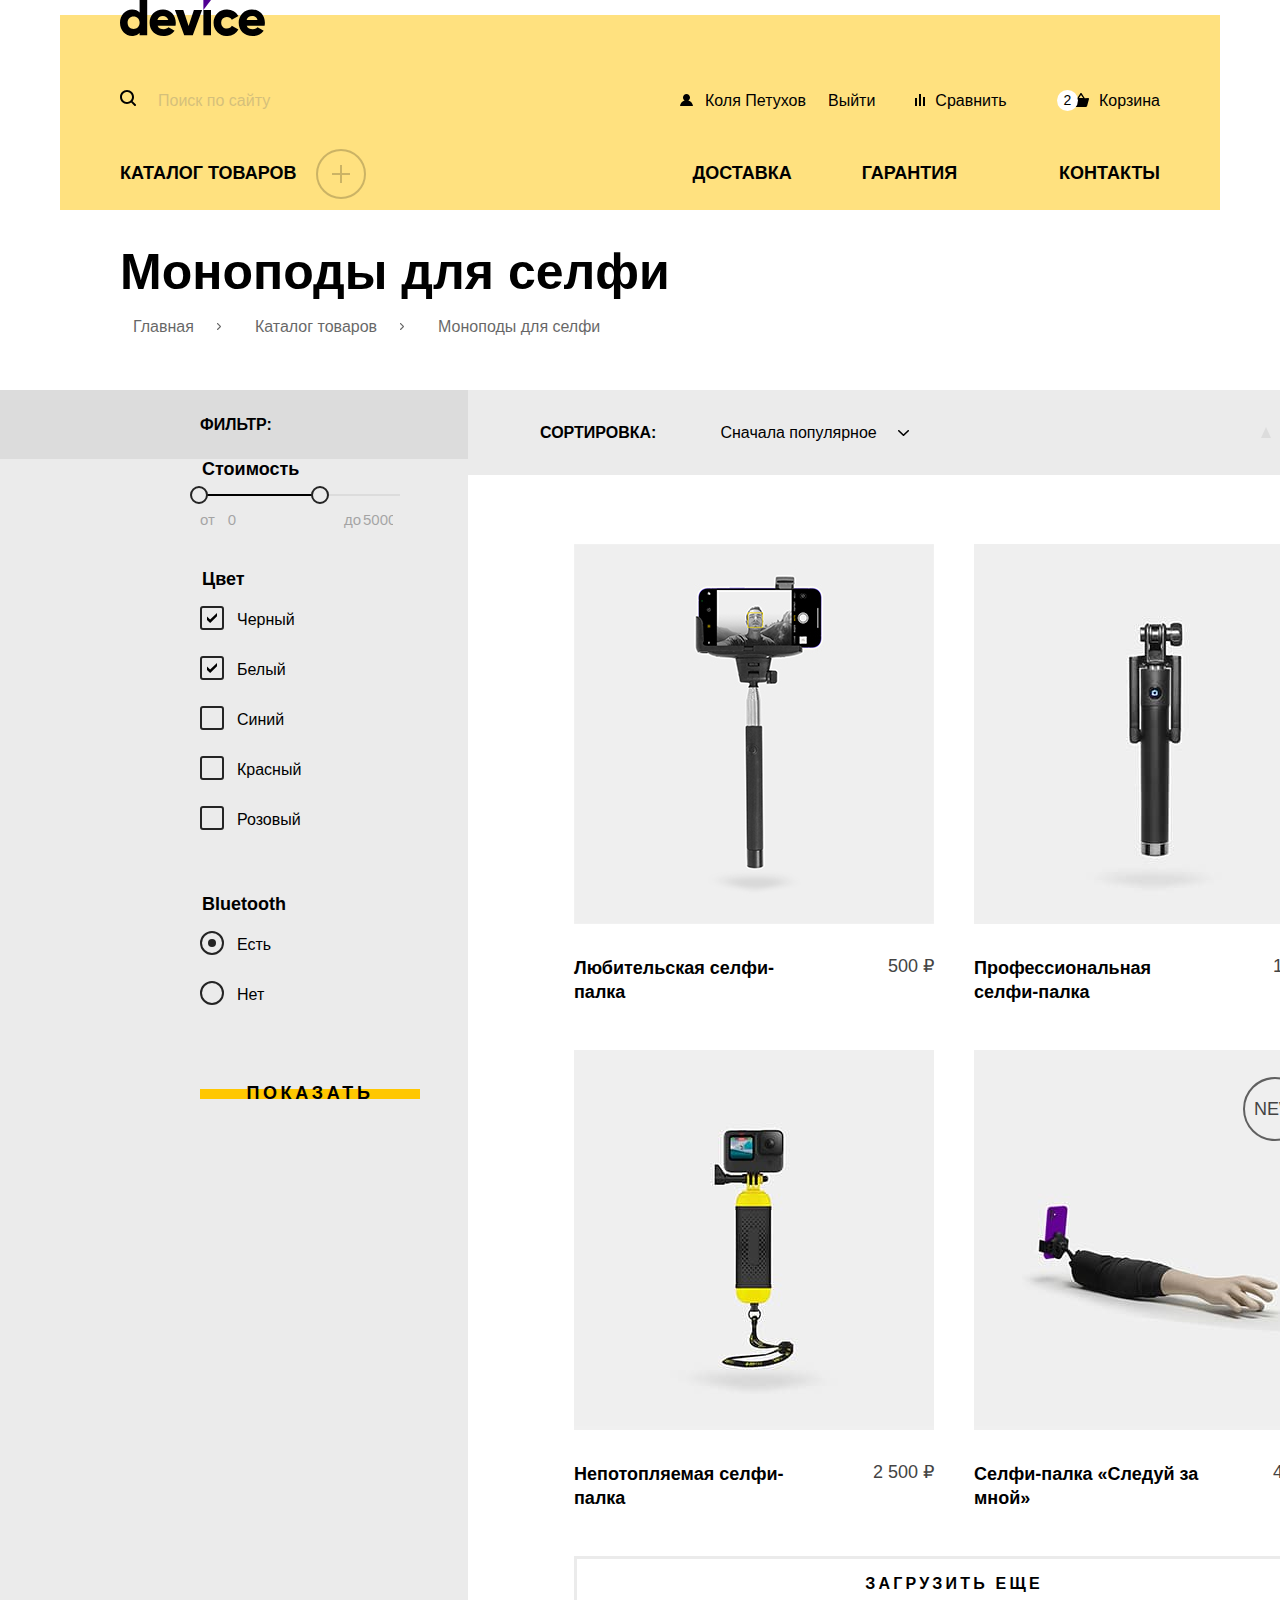
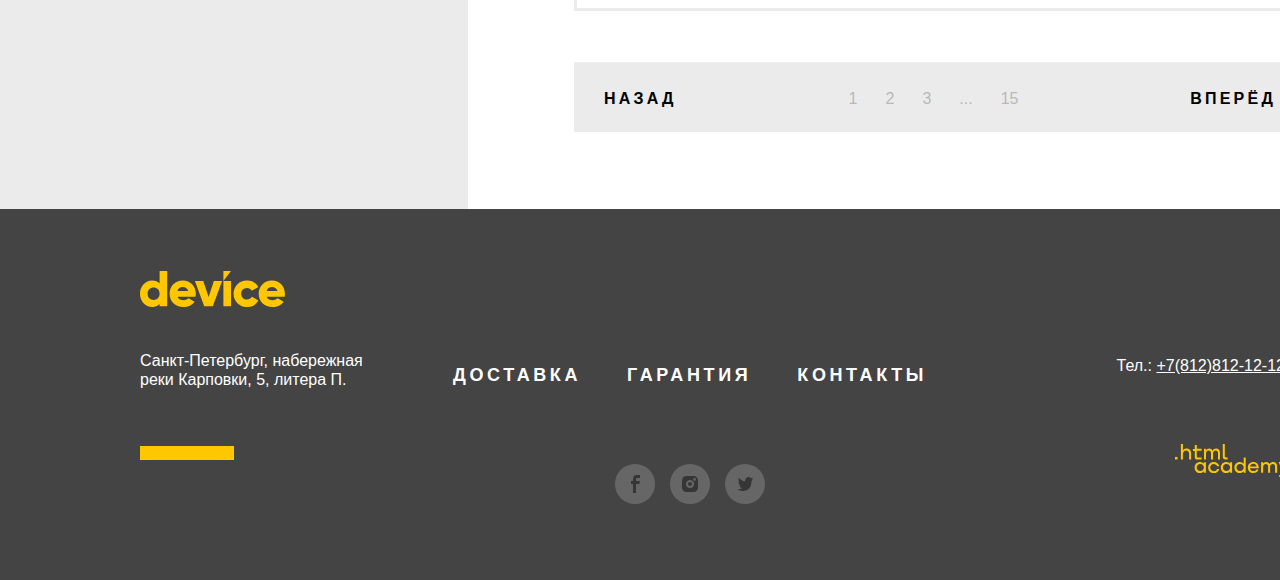
==== catalog.html @ 4d660d9e "8. Попапы, слайдеры, формы" ====
<!DOCTYPE html>
<html lang="ru">

<head>
  <meta charset="utf-8">
  <title>Device</title>
  <link rel="stylesheet" href="css/styles.css">
</head>

<body>
  <!-- Шапка -->
  <header class="page-header">
    <a class="page-header-link">
      <img class="page-header-logo" alt="Логотип Device" src="images/header-logo.svg" width="145" height="36">
    </a>

    <div class="header-top">
      <form class="header-form" action="https://echo.htmlacademy.ru" method="post">
        <label class="header-search-label">
          <svg class="header-search search-icon" width="16" height="16" fill="none" xmlns="http://www.w3.org/2000/svg">
            <path
              d="M15.7 14.3L12.6 11.2C13.5 10 14 8.6 14 7C14 3.1 10.9 0 7 0C3.1 0 0 3.1 0 7C0 10.9 3.1 14 7 14C8.6 14 10 13.5 11.2 12.6L14.3 15.7C14.5 15.9 14.7 16 15 16C15.6 16 16 15.6 16 15C16 14.8 15.9 14.5 15.7 14.3ZM2 7C2 4.2 4.2 2 7 2C9.8 2 12 4.2 12 7C12 9.8 9.8 12 7 12C4.2 12 2 9.8 2 7Z"
              fill="black" />
          </svg>
        </label>
        <input class="header-search-input" type="text" name="search" id="search" placeholder="Поиск по сайту">
        <button class="header-search-button" href="#">Найти</button>
      </form>

      <a class="header-link header-user" href="#">
        <svg class="login-icon" width="13" height="12" viewBox="0 0 13 12" fill="none"
          xmlns="http://www.w3.org/2000/svg">
          <path
            d="M0 12H13C12.8 9.4 10.9 7.2 8.3 6.5C9.3 5.9 10 4.8 10 3.5C10 1.6 8.4 0 6.5 0C4.6 0 3 1.6 3 3.5C3 4.8 3.7 5.9 4.7 6.5C2.1 7.2 0.2 9.4 0 12Z"
            fill="black" />
        </svg>
        Коля Петухов
      </a>
      <a class="header-link header-logout" href="#">Выйти</a>
      <a class="header-link header-compare" href="#">
        <svg class="compare-icon" width="10" height="12" viewBox="0 0 10 12" fill="none"
          xmlns="http://www.w3.org/2000/svg">
          <path d="M6 0H4V12H6V0Z" fill="black" />
          <path d="M2 4H0V12H2V4Z" fill="black" />
          <path d="M10 3H8V12H10V3Z" fill="black" />
        </svg>
        Сравнить
      </a>
      <a class="header-link header-basket" href="#">
        <span class="basket-circle">2</span>
        <svg class="basket-icon" width="16" height="14" viewBox="0 0 16 14" fill="none"
          xmlns="http://www.w3.org/2000/svg">
          <path
            d="M15.3 5L11.8 5.2L8.6 0.3C8.5 0.1 8.2 0 8 0C7.8 0 7.5 0.1 7.4 0.3L4.2 5.2H0.7C0.3 5.2 0 5.5 0 5.9C0 6 0 6 0 6.1L1.9 12.9C2.1 13.6 2.6 14 3.3 14H12.7C13.4 14 13.9 13.6 14.1 12.9L16 6C16 5.9 16 5.9 16 5.8C16 5.4 15.7 5 15.3 5ZM8 1.9L10.2 5.1H5.9L8 1.9Z"
            fill="black" />
        </svg>
        Корзина
      </a>
    </div>

    <nav class="navigation-main">
      <div class="navigation-catalog">
        <a class="catalog-link" href="#">Каталог товаров</a>
        <a class="navigation-button">
          <span class="visually-hidden">Плюс</span>
        </a>
      </div>

      <ul class="navigation-list">
        <li class="navigation-item">
          <a class="navigation-link delivery-link" href="delivery.html">Доставка</a>
        </li>
        <li class="navigation-item">
          <a class="navigation-link garanty-link" href="guarantee.html">Гарантия</a>
        </li>
        <li class="navigation-item">
          <a class="navigation-link contacts-link" href="contacts.html">Контакты</a>
        </li>
      </ul>
    </nav>
  </header>

  <main class="main-inner">
    <header class="inner-header">
      <h1 class="inner-header-title">Моноподы для селфи</h1>
      <ul class="breadcrumbs">
        <li class="breadcrumbs-item">
          <a class="breadcrumbs-link" href="index.html">Главная</a>
        </li>
        <li class="breadcrumbs-item">
          <a class="breadcrumbs-link" href="#">Каталог товаров</a>
        </li>
        <li class="breadcrumbs-item">
          <a class="breadcrumbs-link" href="#">Моноподы для селфи</a>
        </li>
      </ul>
    </header>

    <section class="catalog-products">
      <!-- Фильтр -->
      <div class="catalog-filter">
        <h2 class="catalog-filter-title">Фильтр:</h2>
        <form class="catalog-filter-form" action="https://echo.htmlacademy.ru" method="post">
          <fieldset class="catalog-filter-group">
            <legend class="catalog-filter-subtitle">Стоимость</legend>
            <div class="range">
              <div class="range-scale">
                <div class="range-bar" style="width: 119px">
                  <button class="range-toggle toggle-min" type="button">
                    <span class="visually-hidden">Изменить минимальную цену</span>
                  </button>
                  <button class="range-toggle toggle-max" type="button">
                    <span class="visually-hidden">Изменить максимальную цену</span>
                  </button>
                </div>
              </div>

              <div class="range-wrapper-inputs">
                <label class="catalog-filter-label">
                  от <input class="range-input" type="number" value="0" name="min-price">
                </label>
                <label class="catalog-filter-label">
                  до <input class="range-input" type="number" value="5000" name="max-price">
                </label>
              </div>
          </fieldset>

          <fieldset class="catalog-filter-group">
            <legend class="catalog-filter-subtitle">Цвет</legend>
            <label class="control">
              <input class="visually-hidden control-input" type="checkbox" name="black" checked>
              <span class="control-mark">
                <svg class="control-mark-check" width="10" height="10" viewBox="0 0 10 10"
                  xmlns="http://www.w3.org/2000/svg">
                  <path d="M10 0L3.1 6.6L0 3.6V6.9L3.2 10L10 3.3V0Z" />
                </svg>
              </span>
              <span class="control-label">Черный</span>
            </label>
            <label class="control">
              <input class="visually-hidden control-input" type="checkbox" name="white" checked>
              <span class="control-mark">
                <svg class="control-mark-check" width="10" height="10" viewBox="0 0 10 10"
                  xmlns="http://www.w3.org/2000/svg">
                  <path d="M10 0L3.1 6.6L0 3.6V6.9L3.2 10L10 3.3V0Z" />
                </svg>
              </span>
              <span class="control-label">Белый</span>
            </label>
            <label class="control">
              <input class="visually-hidden control-input" type="checkbox" name="blue">
              <span class="control-mark">
                <svg class="control-mark-check" width="10" height="10" viewBox="0 0 10 10"
                  xmlns="http://www.w3.org/2000/svg">
                  <path d="M10 0L3.1 6.6L0 3.6V6.9L3.2 10L10 3.3V0Z" />
                </svg>
              </span>
              <span class="control-label">Синий</span>
            </label>
            <label class="control">
              <input class="visually-hidden control-input" type="checkbox" name="red">
              <span class="control-mark">
                <svg class="control-mark-check" width="10" height="10" viewBox="0 0 10 10"
                  xmlns="http://www.w3.org/2000/svg">
                  <path d="M10 0L3.1 6.6L0 3.6V6.9L3.2 10L10 3.3V0Z" />
                </svg>
              </span>
              <span class="control-label">Красный</span>
            </label>
            <label class="control">
              <input class="visually-hidden control-input" type="checkbox" name="pink">
              <span class="control-mark">
                <svg class="control-mark-check" width="10" height="10" viewBox="0 0 10 10"
                  xmlns="http://www.w3.org/2000/svg">
                  <path d="M10 0L3.1 6.6L0 3.6V6.9L3.2 10L10 3.3V0Z" />
                </svg>
              </span>
              <span class="control-label">Розовый</span>
            </label>
          </fieldset>

          <fieldset class="catalog-filter-group">
            <legend class="catalog-filter-subtitle">Bluetooth</legend>
            <label class="control">
              <input class="visually-hidden control-input" type="radio" name="product-group" value="yes" checked>
              <span class="control-mark"></span>
              <span class="control-label">Есть</span>
            </label>
            <label class="control">
              <input class="visually-hidden control-input" type="radio" name="product-group" value="no">
              <span class="control-mark"></span>
              <span class="control-label">Нет</span>
            </label>
          </fieldset>

          <button class="button" type="submit">Показать</button>
        </form>
      </div>

      <div class="catalog-right-column">
        <!-- Сортировка -->
        <div class="sorting-container">
          <h2 class="catalog-sorting-title">Сортировка:</h2>
          <form class="catalog-sorting-form">

            <select class="select-control" id="sorting" name="sorting">
              <option value="popular">Сначала популярное</option>
              <option value="cheap">Сначала дешёвое</option>
              <option value="expensive">Сначала дорогое</option>
            </select>
            <button class="visually-hidden" type="submit">Отсортировать продукты</button>
          </form>
          <a class="sorting-button button-up" href="#">
            <span class="visually-hidden">Вверх </span>
          </a>
          <a class="sorting-button button-down" href="#">
            <span class="visually-hidden">Вниз </span>
          </a>
        </div>

        <div class="product-container">
          <!-- Список товаров -->
          <ul class="product-list">
            <li class="product-card">
              <div class="product-card-wrapper">
                <img class="product-card-image" src="images/products/product-1.jpg" alt="" width="360" height="380">
                <a class="button product-card-link" href="">Подробнее</a>
              </div>
              <h3 class="product-card-title">Любительская селфи-палка</h3>
              <span class="product-card-price">500 ₽</span>
            </li>
            <li class="product-card">
              <div class="product-card-wrapper">
                <img class="product-card-image" src="images/products/product-2.jpg" alt="" width="360" height="380">
                <a class="button product-card-link" href="">Подробнее</a>
              </div>
              <h3 class="product-card-title">Профессиональная селфи-палка</h3>
              <span class="product-card-price">1 500 ₽</ы>
            </li>
            <li class="product-card">
              <div class="product-card-wrapper">
                <img class="product-card-image" src="images/products/product-3.jpg" alt="" width="360" height="380">
                <a class="button product-card-link" href="">Подробнее</a>
              </div>
              <h3 class="product-card-title">Непотопляемая селфи-палка</h3>
              <span class="product-card-price">2 500 ₽</span>
            </li>
            <li class="product-card">
              <div class="product-card-wrapper">
                <img class="product-card-image" src="images/products/product-4.jpg" alt="" width="360" height="380">
                <a class="button product-card-link" href="">Подробнее</a>
              </div>
              <h3 class="product-card-title">Селфи-палка «Следуй за мной»</h3>
              <span class="product-card-price">4 900 ₽</span>
            </li>
          </ul>
          <button class="show-more" type="button">
            <span class="show-more-text">Загрузить еще</span>
          </button>
        </div>

        <!-- Пагинация -->
        <ul class="pagination">
          <li class="pagination-item">
            <a class="pagination-link pagintation-prev" href="#">Назад</a>
          </li>
          <li class="pagination-item">
            <a class="pagination-link pagintation-number" href="#">1</a>
          </li>
          <li class="pagination-item">
            <a class="pagination-link pagintation-number" href="#">2</a>
          </li>
          <li class="pagination-item">
            <a class="pagination-link pagintation-number" href="#">3</a>
          </li>
          <li class="pagination-item">
            <a class="pagination-link pagintation-number" href="#">...</a>
          </li>
          <li class="pagination-item">
            <a class="pagination-link pagintation-number" href="#">15</a>
          </li>
          <li class="pagination-item">
            <a class="pagination-link pagintation-next" href="#">Вперёд</a>
          </li>
        </ul>

      </div>
    </section>
  </main>

  <!-- Подвал -->
  <footer class="page-footer">
    <div class="footer-container">
      <section class="footer-address">
        <h2 class="visually-hidden">Контакты</h2>
        <img class="page-footer-logo" alt="Логотип Device" src="images/footer-logo.svg" width="145" height="36">
        <address class="footer-contacts-address">
          <p class="footer-address-text">Санкт-Петербург, набережная
            реки Карповки, 5, литера П.</p>
        </address>
      </section>

      <section class="footer-social">
        <h2 class="visually-hidden">Социальные сети</h2>
        <ul class="footer-navigation-list">
          <li class="footer-navigation-item">
            <a class="footer-navigation-link" href="delivery.html">Доставка</a>
          </li>
          <li class="footer-navigation-item">
            <a class="footer-navigation-link" href="guarantee.html">Гарантия</a>
          </li>
          <li class="footer-navigation-item">
            <a class="footer-navigation-link" href="contacts.html">Контакты</a>
          </li>
        </ul>

        <ul class="footer-social-list">
          <li class="footer-social-item">
            <a class="circle-button" href="https://www.facebook.com/htmlacademy">
              <svg width="9" height="18" viewBox="0 0 9 18" xmlns="http://www.w3.org/2000/svg">
                <path d="M6.5 3H9V0H5.6C2.8 0 2 1.7 2 4.2V6H0V9H2V18H5V9H8.3L8.9 6H5V4.5C5 3.7 5.3 3 6.5 3Z" />
              </svg>
              <span class="visually-hidden">Фейсбук</span>
            </a>
          </li>
          <li class="footer-social-item">
            <a class="circle-button" href="https://www.instagram.com/htmlacademy/">
              <svg width="16" height="16" viewBox="0 0 16 16" xmlns="http://www.w3.org/2000/svg">
                <path
                  d="M8 10C9.10457 10 10 9.10457 10 8C10 6.89543 9.10457 6 8 6C6.89543 6 6 6.89543 6 8C6 9.10457 6.89543 10 8 10Z" />
                <path
                  d="M14.7 1.3C13.8 0.4 12.7 0 11.3 0H4.7C1.9 0 0 1.9 0 4.7V11.3C0 12.7 0.4 13.9 1.4 14.7C2.3 15.6 3.4 16 4.7 16H11.3C12.7 16 13.9 15.6 14.7 14.7C15.5 13.8 16 12.7 16 11.3V4.7C16 3.3 15.6 2.1 14.7 1.3ZM8 12.1C5.8 12.1 3.9 10.3 3.9 8C3.9 5.7 5.8 3.9 8 3.9C10.2 3.9 12.1 5.7 12.1 8C12.1 10.3 10.2 12.1 8 12.1ZM12.6 4.7C11.9 4.7 11.3 4.2 11.3 3.4C11.3 2.6 11.8 2.1 12.6 2.1C13.3 2.1 13.9 2.7 13.9 3.4C13.9 4.1 13.3 4.7 12.6 4.7Z" />
              </svg>
              <span class="visually-hidden">Инстаграм</span>
            </a>
          </li>
          <li class="footer-social-item">
            <a class="circle-button" href="https://www.twitter.com/htmlacademy_ru">
              <svg width="15" height="14" viewBox="0 0 15 14" xmlns="http://www.w3.org/2000/svg">
                <g clip-path="url(#clip0_3:26)">
                  <path
                    d="M9.7 0.0999675C11.2 -0.400033 12.3 0.399967 12.9 1.19997C13.4 0.999967 14 0.799967 14.6 0.599967C14.6 1.39997 14.1 1.99997 13.8 2.19997C14.5 2.39997 15 1.79997 15 1.79997C14.9 2.69997 14.1 3.49997 13.6 3.69997C13.4 9.99997 10.8 14.1 4.7 14C4.2 14 4.8 14 4.3 14C4 14 0.6 13.6 0 12.2C2 12.4 3.4 11.8 4.1 11.1C3.3 10.8 1.7 10.7 1.5 8.29997C1.8 8.49997 2 8.59997 2.6 8.49997C1.5 7.69997 0.3 6.99997 0.4 4.99997C0.7 5.29997 1.3 5.49997 1.6 5.39997C1 5.19997 -0.2 2.29997 0.8 0.799967C2.4 2.49997 4.1 4.19997 7.1 4.29997C7.3 2.19997 8.1 0.799967 9.7 0.0999675Z" />
                </g>
                <defs>
                  <clipPath id="clip0_3:26">
                    <rect width="15" height="14" fill="white" />
                  </clipPath>
                </defs>
              </svg>

              <span class="visually-hidden">Твиттер</span>
            </a>
          </li>
        </ul>
      </section>

      <section class="footer-phone">
        <h2 class="visually-hidden">Телефон</h2>
        <address class="footer-contacts-phone">
          <p class="phone-text">Тел.:
            <a class="footer-phone-number" href="tel:88128121212">+7(812)812-12-12</a>
          </p>
        </address>
        <a class="htmlacademy-link" href="https://htmlacademy.ru/">
          <svg width="115" height="33" viewBox="0 0 115 33" fill="none" xmlns="http://www.w3.org/2000/svg">
            <path d="M0 12.8999V15.4999H2.5V12.8999H0Z" fill="#FFC700" />
            <path
              d="M11.6 4.5C10 4.5 8.80002 5.2 8.00002 6.2H7.90002V0H5.90002V15.5H7.90002V10.2C7.90002 8.1 9.20002 6.6 11.2 6.6C13 6.6 14.1 8 14.1 9.8V15.5H16.1V9.4C16.2 6.4 14.3 4.5 11.6 4.5Z"
              fill="#FFC700" />
            <path
              d="M26.6 4.8001H21.8V1.1001H19.8V4.9001H17.9V6.9001H19.8V12.9001C19.8 14.6001 20.8 15.6001 22.5 15.6001H26.6V13.6001H22.9C22.2 13.6001 21.8 13.2001 21.8 12.5001V6.8001H26.6V4.8001Z"
              fill="#FFC700" />
            <path
              d="M41.1 4.6001C39.5 4.6001 38.2 5.4001 37.6 6.7001H37.5C36.9 5.5001 35.7 4.6001 34.1 4.6001C32.7 4.6001 31.6 5.4001 31 6.4001H30.9V4.8001H29V15.4001H31V10.0001C31 8.0001 32 6.5001 33.6 6.5001C35.1 6.5001 36 7.5001 36 9.1001V15.4001H38V9.8001C38 7.4001 39.4 6.5001 40.6 6.5001C42.1 6.5001 43 7.5001 43 9.1001V15.4001H45V8.9001C45.1 6.4001 43.6 4.6001 41.1 4.6001Z"
              fill="#FFC700" />
            <path
              d="M47.8 12.7C47.8 14.4 48.8 15.4 50.6 15.4H52.6V13.4H50.9001C50.2001 13.4 49.8 13 49.8 12.3V0H47.8V12.7Z"
              fill="#FFC700" />
            <path
              d="M28.9 19.6999C28 18.5999 26.7 17.8999 25 17.8999C21.9 17.8999 19.6 20.1999 19.6 23.4999C19.6 26.7999 21.9 29.0999 25 29.0999C26.8 29.0999 28 28.2999 28.8 27.1999H28.9V28.7999H30.9V18.1999H28.9V19.6999ZM25.3 27.0999C23.1 27.0999 21.7 25.4999 21.7 23.4999C21.7 21.4999 23.1 19.8999 25.3 19.8999C27.5 19.8999 28.9 21.4999 28.9 23.4999C28.9 25.3999 27.5 27.0999 25.3 27.0999Z"
              fill="#FFC700" />
            <path
              d="M44.2 21.9999C43.7 19.5999 41.5999 17.8999 38.7999 17.8999C35.3999 17.8999 33.2 20.3999 33.2 23.4999C33.2 26.5999 35.3999 29.0999 38.7999 29.0999C41.5999 29.0999 43.7 27.2999 44.2 24.8999H42.0999C41.6999 26.1999 40.3999 27.1999 38.7999 27.1999C36.5999 27.1999 35.2 25.5999 35.2 23.5999C35.2 21.5999 36.5999 19.9999 38.7999 19.9999C40.3999 19.9999 41.5999 20.9999 42.0999 22.1999H44.2V21.9999Z"
              fill="#FFC700" />
            <path
              d="M55.1 19.6999C54.2 18.5999 52.9001 17.8999 51.2001 17.8999C48.1001 17.8999 45.8 20.1999 45.8 23.4999C45.8 26.7999 48.1001 29.0999 51.2001 29.0999C53.0001 29.0999 54.2 28.2999 55 27.1999H55.1V28.7999H57.1V18.1999H55.1V19.6999ZM51.5 27.0999C49.3 27.0999 47.9001 25.4999 47.9001 23.4999C47.9001 21.4999 49.3 19.8999 51.5 19.8999C53.7 19.8999 55.1 21.4999 55.1 23.4999C55.1 25.3999 53.6 27.0999 51.5 27.0999Z"
              fill="#FFC700" />
            <path
              d="M68.7 19.7999C67.8 18.6999 66.5 17.8999 64.8 17.8999C61.7 17.8999 59.4 20.1999 59.4 23.4999C59.4 26.7999 61.6 29.0999 64.8 29.0999C66.5 29.0999 67.8 28.2999 68.6 27.2999H68.7V28.7999H70.7V13.3999H68.7V19.7999ZM65.1 27.0999C62.9 27.0999 61.5 25.4999 61.5 23.4999C61.5 21.4999 62.9 19.8999 65.1 19.8999C67.3 19.8999 68.7 21.4999 68.7 23.4999C68.6 25.4999 67.2 27.0999 65.1 27.0999Z"
              fill="#FFC700" />
            <path
              d="M78.3 17.8999C75 17.8999 72.8 20.3999 72.8 23.4999C72.8 26.4999 74.9 29.0999 78.3 29.0999C80.8 29.0999 82.8 27.7999 83.5 25.4999H81.4C80.9 26.4999 79.8 27.0999 78.4 27.0999C76.5 27.0999 75.1 25.7999 75 24.1999H83.8C84 20.5999 81.8 17.8999 78.3 17.8999ZM78.3 19.7999C80 19.7999 81.3 20.7999 81.6 22.3999H75.1C75.4 20.8999 76.6 19.7999 78.3 19.7999Z"
              fill="#FFC700" />
            <path
              d="M98.2 17.8999C96.6 17.8999 95.3 18.6999 94.6 19.8999H94.5C93.9 18.6999 92.7 17.8999 91.1 17.8999C89.7 17.8999 88.6 18.5999 88 19.6999V18.1999H86.1V28.7999H88.1V23.3999C88.1 21.3999 89.1 19.9999 90.7 19.8999C92.2 19.8999 93.1 20.8999 93.1 22.4999V28.7999H95.1V23.1999C95.1 20.7999 96.5 19.8999 97.7 19.8999C99.2 19.8999 100.1 20.8999 100.1 22.4999V28.7999H102.1V22.2999C102.2 19.6999 100.7 17.8999 98.2 17.8999Z"
              fill="#FFC700" />
            <path
              d="M109.4 27.0001L105.8 18.1001H103.6L108.4 29.7001C108.1 30.6001 107.7 30.9001 106.7 30.9001H104.2V32.9001H106.7C108.5 32.9001 109.5 32.1001 110.2 30.3001L114.9 18.1001H112.8L109.4 27.0001Z"
              fill="#FFC700" />
          </svg>

        </a>
      </section>
    </div>
  </footer>
</body>

</html>
---- css/styles.css ----
@font-face {
  font-family: "Raleway";
  font-style: normal;
  font-weight: 400;
  src: url("../fonts/raleway-800.woff2") format("woff2");
  font-display: swap;
}

@font-face {
  font-family: "Rubik";
  font-style: normal;
  font-weight: 400;
  src: url("../fonts/rubik-400.woff2") format("woff2");
  font-display: swap;
}

@font-face {
  font-family: "Rubik";
  font-style: normal;
  font-weight: 700;
  src: url("../fonts/rubik-700.woff2") format("woff2");
  font-display: swap;
}

@font-face {
  font-family: "Rubik";
  font-style: normal;
  font-weight: 800;
  src: url("../fonts/rubik-800.woff2") format("woff2");
  font-display: swap;
}

html {
  height: 100%;
}

body {
  margin: 0;
  display: flex;
  flex-direction: column;
  min-height: 100%;
  font-family: "Raleway", sans-serif;
  font-size: 18px;
  line-height: 30px;
  color: #000000;
  background-color: #ffffff;
}

.visually-hidden {
  position: absolute;
  width: 1px;
  height: 1px;
  margin: -1px;
  padding: 0;
  border: 0;
  clip: rect(0 0 0 0);
  overflow: hidden;
}

.button {
  display: inline-block;
  box-sizing: border-box;
  font-family: inherit;
  font-size: 18px;
  line-height: 21px;
  font-weight: 800;
  text-align: center;
  color: #000000;
  background-color: transparent;
  background-image: linear-gradient( to bottom, transparent 40%, #ffc700 20%, #ffc700 60%, transparent 20%);
  text-decoration: none;
  text-transform: uppercase;
  cursor: pointer;
  letter-spacing: 0.2em;
  width: 220px;
  padding-top: 14px;
  padding-bottom: 15px;
  border: none;
}

.button:hover {
  background-image: none;
  background-color: #ffc700;
}

.button:focus {
  outline: none;
  background-image: linear-gradient( to bottom, transparent 40%, #af4fff 20%, #af4fff 60%, transparent 20%);
}

.button:active {
  opacity: 0.3;
}

/* index.html */

/* Header */

.page-header {
  width: 1160px;
  margin: 0 auto;
  color: #000000;
  background-image: linear-gradient(to top, #ffe17f 93%, #ffffff 7%);
  padding-bottom: 11px;
}

.page-header-link {
  display: block;
  margin-left: 60px;
  margin-bottom: 35px;
}

.header-top {
  display: flex;
  align-items: center;
  flex-wrap: wrap;
  width: 1070px;
  min-height: 20px;
  margin-left: 44px;
  margin-right: 72px;
  margin-bottom: 29px;
  position: relative;
}

.header-form {
  display: flex;
  align-items: center;
  box-sizing: border-box;
  width: 532px;
  margin-right: 24px;
}

.header-form:hover .header-search-input::placeholder {
  color: #444444;
}

.header-form:focus-within {
  outline: 2px solid #af4fff;
  border-radius: 20px;
}

.header-search:focus, .header-search-input:focus, .header-search-button:focus {
  outline: none;
}

.header-form:active {
  outline: 2px solid #000000;
  border-radius: 20px;
}

.header-link {
  display: flex;
  align-items: center;
  font-family: "Rubik", sans-serif;
  font-size: 16px;
  line-height: 19px;
  font-weight: normal;
  text-decoration: none;
  color: #000000;
}

.header-search {
  margin-right: 20px;
  padding-left: 16px;
}

.header-search-input {
  width: 320px;
  background: #ffe17f;
  border: none;
  font-family: "Rubik", sans-serif;
  font-size: 16px;
  line-height: 19px;
  color: #000000;
  opacity: 0.3;
}

.header-search-input:active~.header-search-button {
  visibility: visible;
}

.header-search-button {
  visibility: hidden;
  width: 160px;
  display: flex;
  justify-content: center;
  padding-top: 10px;
  padding-bottom: 11px;
  outline: 2px solid #000000;
  box-sizing: border-box;
  border-radius: 0px 20px 20px 0px;
  background: #ffe17f;
  border: none;
}

.header-search-button:hover {
  background-color: #000000;
  color: #ffffff;
  border-radius: 0px 20px 20px 0px;
}

.header-form:focus .header-search-button {
  outline: 2px solid #af4fff;
  box-sizing: border-box;
  border-radius: 0px 20px 20px 0px;
}

.header-form:active .header-search-button {
  outline: 2px solid #000000;
  box-sizing: border-box;
  border-radius: 0px 20px 20px 0px;
}

.header-search-button:active {
  background-color: #000000;
  color: #444444;
  border-radius: 0px 20px 20px 0px;
}

.header-login {
  width: 117px;
  margin-right: auto;
  display: flex;
  justify-content: center;
  text-shadow: 0px 4px 4px rgba(0, 0, 0, 0.25);
}

.login-icon {
  padding: 14px 12px 14px 0;
}

.header-user {
  width: 133px;
  margin-left: 20px;
}

.header-logout {
  width: 50px;
  padding: 10px 10px 10px 10px;
  margin-left: 5px;
}

.header-compare {
  width: 136px;
  margin-right: 14px;
  margin-left: 5px;
  display: flex;
  justify-content: center;
}

.header-link:hover {
  opacity: 0.6;
}

.header-link:focus {
  outline: 2px solid #af4fff;
  border-radius: 20px;
}

.header-link:active {
  opacity: 0.3;
  outline: none;
}

.compare-icon {
  padding: 14px 10px 14px 0;
}

.header-basket {
  width: 131px;
  display: flex;
  justify-content: center;
}

.header-basket:hover+.popover {
  display: block;
}

.basket-circle {
  display: block;
  width: 21px;
  height: 21px;
  line-height: 21px;
  border-radius: 50%;
  font-size: 14px;
  color: #000000;
  text-align: center;
  background: #ffffff;
  z-index: 1;
}

.basket-icon {
  padding: 13px 10px 13px 0;
  margin-left: -5px;
}

.popover {
  display: none;
  position: absolute;
  top: 40px;
  right: -70px;
  z-index: 1;
  box-sizing: border-box;
  width: 320px;
  padding: 20px;
  font-family: "Raleway", sans-serif;
  color: #FFFFFF;
  background: #000000;
  min-height: 186px;
  box-shadow: 0px 10px 0px rgba(0, 0, 0, 0.1);
}

.popover-content {
  height: 100%;
}

.cart-items-list, .cart-item-list {
  list-style-type: none;
  margin: 0;
  padding: 0;
}

.cart-item {
  margin-bottom: 20px;
}

.cart-item-item {
  display: grid;
  grid-template-columns: 41px 180px 13px;
  column-gap: 23px;
}

.cart-item-title {
  font-family: "Rubik", sans-serif;
  font-size: 16px;
  line-height: 20px;
  margin: 0;
}

.cart-item-button {
  border: none;
  background-color: transparent;
  padding: 0;
}

.popover-total {
  display: flex;
  justify-content: space-between;
  margin-bottom: 20px;
}

.popover-total-item {
  font-family: "Rubik", sans-serif;
  font-size: 16px;
  line-height: 20px;
  margin: 0;
}

.popover-open-button {
  width: 280px;
  height: 50px;
  background: #FFFFFF;
  font-weight: 800;
  font-size: 18px;
  line-height: 21px;
  text-align: center;
  letter-spacing: 0.2em;
  text-transform: uppercase;
  color: #000000;
  border: none;
}

.navigation-main {
  display: flex;
  flex-wrap: wrap;
  align-items: center;
  width: 1080px;
  margin-left: 40px;
  margin-right: 78px;
}

.navigation-catalog {
  display: flex;
  align-items: center;
  margin-right: auto;
  position: relative;
}

.catalog-link:focus-within+.subcatalog-list, .navigation-catalog:hover .navigation-button {
  display: grid;
}

.subcatalog-list {
  display: none;
  grid-template-columns: 60px 210px 29px 200px 200px;
  position: absolute;
  z-index: 1;
  list-style-type: none;
  padding: 0;
  width: 1160px;
  height: 182px;
  margin: 0;
  top: 60px;
  left: -40px;
  background: #FFE17F;
}

.subcatalog-item:nth-child(1), .subcatalog-item:nth-child(2), .subcatalog-item:nth-child(3) {
  grid-column: 2 / 3;
}

.subcatalog-item:nth-child(4) {
  grid-column: 4 / 5;
  grid-row: 1 / 2;
}

.subcatalog-item:nth-child(5) {
  grid-column: 4 / 5;
  grid-row: 2 / 3;
}

.subcatalog-item:nth-child(6) {
  grid-column: 5 / 6;
  grid-row: 1 / 2;
}

.subcatalog-link {
  text-decoration: none;
  font-family: "Rubik", sans-serif;
  font-size: 16px;
  line-height: 18px;
  color: #000000;
}

.catalog-link, .delivery-link, .garanty-link, .contacts-link {
  padding: 14px 20px 15px 20px;
}

.navigation-list {
  list-style-type: none;
  display: flex;
  flex-wrap: wrap;
  margin: 0;
  padding: 0;
}

.navigation-button {
  display: flex;
  align-items: center;
  justify-content: center;
  width: 50px;
  height: 50px;
  border-radius: 50%;
  opacity: 0.2;
  border: 2px solid #000000;
  box-sizing: border-box;
  position: relative;
}

.navigation-button::before {
  content: '';
  position: absolute;
  top: 14px;
  bottom: 14px;
  width: 0;
  border: 1px solid #000000;
}

.navigation-button::after {
  content: '';
  position: absolute;
  right: 14px;
  left: 14px;
  width: 16px;
  border: 1px solid #000000;
}

.navigation-link, .catalog-link {
  line-height: 21px;
  font-weight: 800;
  text-align: center;
  color: inherit;
  background-color: inherit;
  text-decoration: none;
  text-transform: uppercase;
  display: block;
  position: relative;
}

.navigation-link::after {
  content: '';
  position: absolute;
  right: 20px;
  left: 20px;
  bottom: 7px;
  border: 2px solid #000000;
  visibility: hidden;
}

.navigation-catalog:hover .navigation-button {
  opacity: 1;
}

.navigation-catalog:hover .navigation-button::before {
  opacity: 1;
  visibility: hidden;
}

.navigation-link:hover::after {
  visibility: visible;
}

.navigation-link:focus, .catalog-link:focus {
  outline: 2px solid #af4fff;
  border-radius: 25px;
}

.navigation-catalog:active {
  opacity: 0.3;
}

.catalog-link:active {
  outline: none;
}

.navigation-link:active::after {
  visibility: visible;
  opacity: 0.3;
}

.garanty-link {
  margin-left: 30px;
}

.contacts-link {
  margin-left: 62px;
}

/* Slider */

.main-container {
  flex-grow: 1;
}

.slider-container {
  width: 1160px;
  margin: 0 auto;
  display: flex;
  justify-content: space-between;
  background-image: linear-gradient(to top, #ffffff 75%, #ffe17f 25%);
  margin-bottom: 70px;
}

.slider-image {
  display: block;
}

.slider-wrapper {
  position: relative;
}

.slider-controls {
  position: absolute;
  top: 50%;
  display: flex;
  justify-content: space-between;
  width: 100%;
  transform: translateY(-50%);
}

.slider-button {
  width: 40px;
  height: 80px;
  color: #000000;
  background-color: #ffffff;
  border: none;
  cursor: pointer;
  background-image: url("../images/left-arrow.svg");
  background-position: center;
  background-repeat: no-repeat;
}

.slider-button:hover {
  opacity: 0.6;
}

.slider-button:focus {
  outline: 2px solid #AF4FFF;
  border-radius: 6px;
}

.slider-button:active {
  opacity: 0.3;
  outline: none;
}

.slider-next {
  transform: rotate(180deg);
}

.gallery {
  width: 560px;
}

.advantages {
  width: 560px;
}

.advantages-pagination {
  display: flex;
  justify-content: space-between;
  line-height: 21px;
}

.slider-pagination {
  display: flex;
  flex-wrap: wrap;
  justify-content: center;
  margin: 0;
  padding: 0;
  list-style-type: none;
}

.slider-pagination-item {
  margin: 0 4px;
}

.slider-pagination-button {
  width: 12px;
  height: 12px;
  margin: 0;
  padding: 0;
  background-color: #ffffff;
  border: 2px solid #000000;
  border-radius: 50%;
  cursor: pointer;
}

.slider-pagination-button:hover {
  opacity: 0.6;
}

.slider-pagination-button:focus {
  border: 2px solid #AF4FFF;
  outline: none;
}

.slider-pagination-button:active {
  opacity: 0.3;
  outline: none;
}

.slider-pagination-button-current {
  background-color: #242424;
  outline: none;
}

.slider-number {
  display: flex;
  justify-content: flex-end;
  padding-right: 39px;
  padding-top: 55px;
  font-family: "Rubik", sans-serif;
  font-weight: 800;
  font-size: 180px;
  color: #ffffff;
}

.slider-text {
  font-weight: 800;
  font-size: 50px;
  line-height: 50px;
  margin-top: -60px;
  margin-bottom: 19px;
}

.slider-description {
  font-family: "Rubik", sans-serif;
  font-weight: normal;
  font-size: 18px;
  line-height: 30px;
  margin: 0;
  margin-bottom: 30px;
  color: #444444;
}

.advantages-pagination {
  margin-bottom: 70px;
}

.slider-characteristics {
  list-style-type: none;
  margin: 0;
  padding: 0;
  display: flex;
}

.slider-characteristics-range {
  margin: 0;
  padding: 0;
  width: 160px;
  height: 52px;
}

.slider-characteristics-name {
  margin: 0;
  color: #444444;
}

.slider-characteristics-name {
  font-family: "Rubik", sans-serif;
  font-size: 16px;
  line-height: 30px;
}

.slider-characteristics-range {
  font-family: "Rubik", sans-serif;
  font-size: 36px;
  line-height: 30px;
}

/* Categories */

.categories {
  width: 1160px;
  margin: 0 auto;
  margin-bottom: 69px;
}

.categories-list {
  display: flex;
  justify-content: space-between;
  margin: 0;
  padding: 0;
  list-style-type: none;
}

.categories-item {
  width: 160px;
}

.categories-link {
  line-height: 24px;
  font-weight: 800;
  text-align: center;
  color: inherit;
  background-color: inherit;
  text-decoration: none;
  text-transform: uppercase;
  display: flex;
  justify-content: center;
  align-items: center;
  background: #ffe17f;
  width: 160px;
  height: 160px;
}

.monopod {
  align-items: flex-end;
}

.categories-title {
  font-weight: 800;
  font-size: 18px;
  line-height: 24px;
}

.categories-link:hover {
  background: #ffc700;
}

.categories-link:focus {
  outline: 5px solid #af4fff;
}

.categories-link:focus+p {
  color: #af4fff;
}

.categories-item:active .categories-link {
  background: #ffc700;
  outline: none;
  opacity: 0.3;
}

.categories-item:active .categories-title {
  color: #000000;
  opacity: 0.3;
}

.categories-title:active {
  color: #dcdcdc;
}

/* Services */

.services {
  width: 1440px;
  margin: 0 auto;
  margin-bottom: 90px;
  background-image: linear-gradient(to top, #ebebeb 70%, #ffffff 12%);
}

.services-container {
  width: 1094px;
  padding-top: 70px;
  padding-bottom: 69px;
  display: flex;
  margin: 0 auto;
  position: relative;
}

.services-container::after {
  content: "";
  position: absolute;
  top: 0px;
  bottom: 40px;
  width: 0;
  border-right: 5px solid #000000;
}

.services-container:first-of-type::after {
  left: 278px;
}

.services-list {
  width: 280px;
  margin: 0;
  padding: 0;
  list-style-type: none;
  display: flex;
  flex-direction: column;
  justify-content: flex-start;
}

.delivery {
  margin-top: 10px;
  margin-bottom: 30px;
}

.garanty {
  margin-bottom: 45px;
}

.services-delivery {
  width: 678x;
}

.delivery-title {
  font-weight: 800;
  font-size: 50px;
  line-height: 50px;
  margin: 0;
  padding-left: 120px;
  width: 560px;
}

.delivery-text {
  font-family: "Rubik", sans-serif;
  font-size: 18px;
  line-height: 30px;
  padding-left: 120px;
  width: 497px;
  color: #444444;
}

.services-button {
  width: 160px;
  border: none;
}

.services-item:first-child {
  background-color: #000000;
}

.current-button {
  background-image: none;
  color: #FFE17F;
}

.current-button:hover, .current-button:focus, .current-button:active {
  background-color: #000000;
  background-image: none;
  opacity: 1;
  color: #FFE17F;
}

/* About company */

.company {
  width: 1160px;
  margin: 0 auto;
}

.company-title-container {
  background: #ebebeb;
  display: flex;
  justify-content: space-between;
  align-items: center;
  margin-bottom: 97px;
}

.company-image-container {
  background: #ffe17f;
  width: 125px;
  height: 100px;
  display: flex;
  justify-content: center;
  align-items: center;
}

.company-title {
  font-weight: 800;
  font-size: 20px;
  line-height: 23px;
  text-align: center;
  text-transform: uppercase;
  background-color: #f0f0f0;
}

.company-container {
  display: flex;
  justify-content: space-between;
  margin-bottom: 87px;
}

.circle-button {
  display: flex;
  align-items: center;
  justify-content: center;
  width: 40px;
  height: 40px;
  border-radius: 50%;
  opacity: 0.2;
  box-sizing: border-box;
  margin-right: 33px;
  background-color: #f0f0f0;
}

.company-title-container:hover .company-image-container, .company-title-container:active .company-image-container {
  background: #ffc700;
}

.company-title-container:focus {
  outline: 5px solid #af4fff;
}

.company-title-container:active .company-image-container {
  background: #ffc700;
}

.company-title-container:active {
  opacity: 0.3;
  outline: none;
}

.company-button {
  width: 260px;
}

.about {
  width: 560px;
}

.about-title {
  font-weight: 800;
  font-size: 50px;
  line-height: 50px;
  margin-top: 49px;
}

.about-text {
  font-family: "Rubik", sans-serif;
  font-size: 18px;
  line-height: 30px;
  margin: 0;
  margin-bottom: 42px;
  color: #444444;
}

.about-text:last-of-type {
  margin-bottom: 68px;
}

.about-list {
  margin: 0;
  margin-bottom: 52px;
  padding-left: 20px;
}

.about-item::marker {
  color: #ffe17f;
}

.contacts {
  width: 560px;
}

.contacts-title {
  font-weight: 800;
  font-size: 50px;
  line-height: 50px;
}

.contacts-text {
  font-family: "Rubik", sans-serif;
  font-size: 18px;
  line-height: 30px;
  color: #444444;
}

.about-name {
  font-family: "Rubik", sans-serif;
  font-weight: bold;
  line-height: 20px;
}

.contacts-subtitle {
  font-family: "Rubik", sans-serif;
  font-weight: bold;
  font-size: 24px;
}

.contacts-address-text {
  font-family: "Rubik", sans-serif;
  font-style: normal;
  font-weight: normal;
  color: #444444;
}

.contacts-address-phone {
  font-family: "Rubik", sans-serif;
  font-style: normal;
  text-decoration: none;
  text-decoration-line: underline;
  color: #000000;
}

.contacts-address-phone:focus {
  outline: none;
}

.contacts-schedule {
  margin: 0;
  padding: 0;
  list-style-type: none;
}

.contacts-schedule-item {
  font-family: "Rubik", sans-serif;
  color: #444444;
}

/* Newsletter */

.newsletter {
  width: 1440px;
  margin: 0 auto;
  background-color: #f0f0f0;
  margin-bottom: 0;
}

.newsletter-container {
  width: 1160px;
  margin: 0 auto;
  padding-top: 75px;
  padding-bottom: 134px;
}

.newsletter-block {
  display: flex;
  justify-content: space-between;
  margin-bottom: 40px;
}

.newsletter-title {
  font-weight: 800;
  font-size: 50px;
  line-height: 50px;
  margin: 0;
  width: 560px;
}

.newsletter-text {
  font-family: "Rubik", sans-serif;
  font-size: 18px;
  line-height: 30px;
  color: #444444;
  margin: 0;
  width: 560px;
}

.newsletter-form {
  display: flex;
  align-items: center;
}

.newsletter-email {
  margin: 0;
  width: 601px;
  border-bottom: 3px solid #dcdcdc;
  opacity: 0.5;
}

.newsletter-field {
  width: 600px;
  background: #f0f0f0;
  border: none;
  opacity: 1;
  height: 52px;
  font-size: 18px;
  line-height: 30px;
}

.newsletter-email:hover {
  opacity: 0.7;
}

.newsletter-email:focus-within {
  background: #DCDCDC;
}

.newsletter-field:focus {
  outline: none;
  background: #DCDCDC;
}

.newsletter-email:active {
  border-bottom: 3px solid #000000;
}

.newsletter-field:invalid {
  box-shadow: none;
}

.newsletter-field:focus:invalid {
  border-bottom: 3px solid #FF3D3D;
}

.newsletter-button {
  font-weight: 800;
  font-size: 18px;
  line-height: 21px;
  letter-spacing: 0.2em;
  text-transform: uppercase;
  background: #f0f0f0;
  color: #000000;
  border: 3px solid #dcdcdc;
  padding: 14px 20px;
  margin-right: auto;
  z-index: 1;
}

.newsletter-button:hover {
  background-color: #000000;
  color: #ffffff;
  border: 3px solid #000000;
}

.newsletter-button:focus {
  border: 3px solid #af4fff;
  outline: none;
}

.newsletter-button:active {
  background-color: #000000;
  color: #444444;
  border: 3px solid #000000;
  outline: none;
}

.newsletter-free {
  margin-right: 21px;
}

.newsletter-free-span {
  font-family: "Rubik", sans-serif;
  font-size: 18px;
  line-height: 30px;
  color: #444444;
  margin-right: 0;
}

/* Footer */

.page-footer {
  width: 1440px;
  margin: 0 auto;
  color: #ffffff;
  background-color: #444444;
}

.footer-container {
  width: 1160px;
  margin: 0 auto;
  display: flex;
  justify-content: space-between;
  padding-top: 62px;
  padding-bottom: 61px;
  position: relative;
}

.footer-container::after {
  content: "";
  position: absolute;
  left: 0px;
  width: 80px;
  border: 7px solid #ffc700;
}

.footer-container:last-of-type::after {
  top: 237px;
}

.footer-address {
  width: 240px;
}

.page-footer-logo {
  padding-bottom: 35px;
}

.footer-address-text {
  font-family: "Rubik", sans-serif;
  font-style: normal;
  font-size: 16px;
  line-height: 19px;
  margin: 0;
}

.footer-social {
  width: 514px;
  padding-top: 80px;
}

.footer-navigation-list {
  list-style-type: none;
  display: flex;
  flex-wrap: wrap;
  margin: 0;
  padding: 0;
  display: flex;
  justify-content: space-between;
  padding-bottom: 63px;
  font-weight: 800;
  font-size: 18px;
  line-height: 21px;
  letter-spacing: 0.2em;
  text-transform: uppercase;
  color: #ffffff;
}

.footer-navigation-link {
  line-height: 21px;
  font-weight: 800;
  text-align: center;
  color: inherit;
  background-color: inherit;
  text-decoration: none;
  text-transform: uppercase;
  display: block;
  position: relative;
  padding: 14px 20px 15px 20px;
  outline: none;
}

.footer-navigation-link::after {
  content: '';
  position: absolute;
  right: 20px;
  left: 20px;
  bottom: 7px;
  border: 2px solid #FFC700;
  visibility: hidden;
}

.footer-navigation-link:hover {
  color: #FFC700;
}

.footer-navigation-link:hover::after {
  visibility: visible;
  color: #FFC700;
}

.footer-navigation-link:focus, .catalog-link:focus {
  outline: 2px solid #af4fff;
  border-radius: 25px;
}

.footer-navigation-link:active {
  outline: none;
  opacity: 0.3;
}

.footer-social-list {
  display: flex;
  justify-content: center;
  flex-wrap: wrap;
  margin: 0;
  padding: 0;
  list-style-type: none;
}

.footer-social-item {
  width: 40px;
  height: 40px;
  margin-right: 15px;
  margin-bottom: 15px;
}

.circle-button:hover {
  outline: none;
  opacity: 1;
  background: #FFC700;
}

.circle-button:focus {
  outline: 5px solid #af4fff;
  opacity: 1;
  background: #444444;
}

.circle-button:focus svg {
  fill: #ffffff;
}

.circle-button:active {
  outline: none;
  opacity: 0.5;
  background: #FFC700;
}

.circle-button:active svg {
  fill: #444444;
}

.footer-social-item:nth-child(3n) {
  margin-right: 0;
}

.footer-phone {
  width: 293px;
  padding-top: 80px;
}

.phone-text {
  font-family: "Rubik", sans-serif;
  font-style: normal;
  font-size: 16px;
  margin: 0;
  margin-bottom: 53px;
  padding-right: 15px;
  padding-left: 15px;
}

.phone-text:hover, .phone-text:hover .footer-phone-number {
  color: #ffc700;
}

.phone-text:focus-within {
  outline: 2px solid #af4fff;
  border-radius: 25px;
}

.footer-phone-number:focus {
  outline: none;
}

.phone-text:active {
  opacity: 0.3;
}

.footer-phone {
  display: flex;
  flex-direction: column;
  align-items: flex-end;
  width: 300px;
}

.footer-phone-number {
  font-family: "Rubik", sans-serif;
  font-style: normal;
  font-size: 16px;
  text-decoration: none;
  text-decoration-line: underline;
  color: #ffffff;
}

.htmlacademy-link {
  padding: 10px;
}

.htmlacademy-link:hover svg {
  fill: #ffffff;
}

.htmlacademy-link:focus {
  outline: 2px solid #af4fff;
  border-radius: 10px;
}

.htmlacademy-link:active {
  outline: none;
}

/* Modal */

.modal-container-close {
  display: none;
}

.modal-container {
  position: fixed;
  top: 0;
  left: 0;
  display: flex;
  width: 100%;
  height: 100%;
  background-color: rgb(255, 255, 255, 0.8);
  z-index: 1;
}

.modal {
  position: relative;
  margin: auto;
  padding: 72px 80px 80px 80px;
  background-color: #FFFFFF;
  border: 10px solid #000000;
  box-sizing: border-box;
  box-shadow: 0px 10px 0px rgba(0, 0, 0, 0.1);
}

.modal-delivery {
  width: 920px;
}

.modal-close-button {
  position: absolute;
  padding: 0;
  top: 89px;
  right: 80px;
  width: 26px;
  height: 26px;
  background-color: #ffffff;
  border: none;
  background-image: url("../images/close.svg");
  background-repeat: no-repeat;
  background-position: center;
  cursor: pointer;
}

.modal-title {
  margin: 0;
  margin-bottom: 58px;
  font-family: inherit;
  font-size: 50px;
  line-height: 50px;
  font-weight: 800;
  color: #000000;
}

.delivery-form {
  display: grid;
  grid-template-columns: 360px 40px 200px 40px 160px;
  grid-template-rows: 94px 40px 94px;
  margin-bottom: 40px;
}

.delivery-form .field-group {
  margin: 0;
  position: relative;
}

.field-group:nth-child(1) {
  grid-column: 1/2;
}

.field-group:nth-child(2) {
  grid-column: 3/6;
}

.field-group:nth-child(3) {
  grid-column: 1/4;
  grid-row: 3/4;
}

.field-group:nth-child(4) {
  grid-column: 5/6;
  grid-row: 3/4;
}

.delivery-form-field {
  display: block;
  width: 100%;
  box-sizing: border-box;
  height: 60px;
  background: #F0F0F0;
  border: none;
  font-family: "Rubik", sans-serif;
  font-size: 16px;
  line-height: 20px;
  color: #000000;
  opacity: 0.6;
  padding-left: 20px;
  padding-right: 50px;
}

.field-group label {
  font-family: "Rubik", sans-serif;
  font-weight: bold;
  font-size: 18px;
  line-height: 20px;
  letter-spacing: -0.02em;
  height: 34px;
}

.message {
  font-family: "Rubik", sans-serif;
  font-size: 14px;
  line-height: 20px;
}

.name-message {
  color: #FF3D3D;
}

.field-group:nth-child(1):after {
  position: absolute;
  content: "";
  top: 54px;
  right: 24px;
  width: 13px;
  height: 12px;
  background-image: url("../images/modal-user.svg");
  background-repeat: no-repeat;
}

.field-group:nth-child(2):after {
  position: absolute;
  content: "";
  top: 54px;
  right: 24px;
  width: 15px;
  height: 12px;
  background-image: url("../images/modal-email.svg");
  background-repeat: no-repeat;
}

.field-group:nth-child(4):after {
  position: absolute;
  content: "";
  top: 2px;
  right: 14px;
  width: 26px;
  height: 26px;
  background-image: url("../images/modal-info.svg");
  background-position: center;
  background-repeat: no-repeat;
  border-radius: 50%;
  background-color: #ffe17f;
}

.field-group .quantity {
  padding: 0;
  text-align: center;
  position: relative;
}

.quantity::-webkit-outer-spin-button, .quantity::-webkit-inner-spin-button {
  appearance: none;
  margin: 0;
}

/* catalog.html */

/* Main */

.main-inner {
  padding-top: 37px;
}

.inner-header {
  width: 1160px;
  margin: 0 auto;
}

.inner-header-title {
  font-weight: 800;
  font-size: 50px;
  line-height: 50px;
  margin: 0;
  margin-bottom: 14px;
  padding-left: 60px;
}

.breadcrumbs {
  list-style-type: none;
  display: flex;
  margin: 0;
  padding: 0;
  padding-left: 60px;
  margin-bottom: 49px;
}

.breadcrumbs-link {
  font-family: "Rubik", sans-serif;
  font-size: 16px;
  line-height: 19px;
  color: #000000;
  opacity: 0.6;
  margin-right: 36px;
  position: relative;
  padding: 5px 12px 6px 13px;
  text-decoration: none;
}

.breadcrumbs-item:not(:last-child) .breadcrumbs-link::after {
  content: "";
  position: absolute;
  top: 10px;
  right: -15px;
  width: 4px;
  height: 7px;
  background-image: url("../images/arrow.svg");
  background-size: 4px 7px;
}

.breadcrumbs-item:hover .breadcrumbs-link {
  color: #000000;
  opacity: 1;
}

.breadcrumbs-link:focus {
  outline: 5px solid #AF4FFF;
}

.breadcrumbs-link:active {
  outline: none;
  opacity: 0.3;
}

.catalog-products {
  width: 1440px;
  margin: 0 auto;
  display: flex;
}

/* Filter */

.catalog-filter {
  width: 468px;
  background: #ebebeb;
}

.catalog-filter-title {
  font-weight: 800;
  font-size: 16px;
  line-height: 19px;
  text-transform: uppercase;
  margin: 0;
  padding-left: 200px;
  padding-top: 25px;
  padding-bottom: 25px;
  background: #dcdcdc;
}

.catalog-filter-form {
  padding-left: 200px;
  padding-right: 68px;
}

.catalog-filter-subtitle {
  font-family: "Rubik", sans-serif;
  font-weight: bold;
  font-size: 18px;
  line-height: 20px;
  margin-bottom: 15px;
}

/* Group */

.catalog-filter-group {
  margin: 0;
  margin-bottom: 40px;
  padding: 0;
  border: none;
}

/* Range */

.range-scale {
  position: relative;
  height: 2px;
  margin-bottom: 15px;
  background-color: #DCDCDC;
}

.range-bar {
  position: absolute;
  height: 2px;
  background-color: #000000;
}

.range-toggle {
  position: absolute;
  width: 18px;
  height: 18px;
  background: #EBEBEB;
  border: 2px solid #242424;
  border-radius: 50%;
  cursor: pointer;
}

.range-toggle:focus {
  border: 2px solid #AF4FFF;
  outline: none;
}

.range-toggle:active {
  background: #000000;
  outline: none;
}

.toggle-min {
  top: -8px;
  left: -10px;
}

.toggle-max {
  top: -8px;
  right: -10px;
}

.range-wrapper-inputs {
  display: flex;
  justify-content: space-between;
  font-family: "Rubik", sans-serif;
  font-style: normal;
  font-weight: normal;
  font-size: 15px;
  line-height: 18px;
  text-align: center;
  color: #000000;
  opacity: 0.3;
}

.catalog-filter-label {
  display: flex;
  margin-right: 5px;
}

.range-input {
  width: 30px;
  padding: 0 2px;
  font: inherit;
  text-align: center;
  background-color: transparent;
  border: none;
  appearance: textfield;
}

.range-input::-webkit-outer-spin-button, .range-input::-webkit-inner-spin-button {
  appearance: none;
  margin: 0;
}

/* Control */

.control {
  position: relative;
  display: block;
  padding-left: 37px;
  margin-bottom: 20px;
}

/* Mark */

.control-mark {
  position: absolute;
  top: 2px;
  left: 0;
  width: 20px;
  height: 20px;
  border: 2px solid #242424;
  border-radius: 3px;
  display: flex;
  align-items: center;
  justify-content: center;
}

.control-mark-check {
  visibility: hidden;
}

.control-input[type="checkbox"]:checked+.control-mark .control-mark-check {
  visibility: visible;
}

.control:hover {
  opacity: 0.5;
}

.control-input:focus~.control-mark {
  border: 2px solid #AF4FFF;
  outline: none;
}

.control-input:focus~.control-label {
  color: #AF4FFF;
}

.control-input:focus+.control-mark .control-mark-check {
  fill: #AF4FFF;
}

.control:active {
  opacity: 0.2;
  outline: none;
}

/* Radio */

.control-input[type="radio"]+.control-mark {
  border-radius: 50%;
}

.control-input[type="radio"]:checked+.control-mark::before {
  position: absolute;
  top: 6px;
  left: 6px;
  width: 8px;
  height: 8px;
  background-color: #242424;
  border-radius: 50%;
  content: "";
}

.control-input:focus+.control-mark::before {
  background-color: #AF4FFF;
}

/* Label */

.control-label {
  font-family: "Rubik", sans-serif;
  font-size: 16px;
  line-height: 19px;
}

/* Sorting */

.sorting-container {
  display: flex;
  align-items: center;
  padding: 25px 140px 25px 72px;
  background: #ebebeb;
}

.catalog-sorting-title {
  margin: 0;
  font-weight: 800;
  font-size: 16px;
  line-height: 19px;
  text-transform: uppercase;
  margin-right: 50px;
}

.catalog-sorting-form {
  margin-right: auto;
}

/* Control */

.select-control {
  width: 100%;
  padding: 8px 14px;
  padding-right: 48px;
  font-family: "Rubik", sans-serif;
  font-weight: normal;
  font-size: 16px;
  line-height: 19px;
  background-color: #ebebeb;
  border: none;
  background-image: url("../images/select-arrow.svg");
  background-repeat: no-repeat;
  background-position: right 16px center;
  appearance: none;
  position: relative;
}

.select-control::after {
  content: "";
  position: absolute;
  top: 6px;
  right: -22px;
  width: 11px;
  height: 6px;
  background-image: url("../images/arrow-down.svg");
  background-size: 11px 6px;
}

.select-control:hover {
  opacity: 0.6;
}

.select-control:focus {
  outline: 5px solid #AF4FFF;
}

.select-control:active {
  outline: none;
  opacity: 0.3;
}

.catalog-right-column {
  width: 972px;
}

.sorting-button {
  width: 11px;
  height: 10px;
}

.button-up {
  width: 0;
  height: 0;
  border-left: 5px solid transparent;
  border-right: 5px solid transparent;
  border-bottom: 11px solid #dcdcdc;
}

.button-down {
  width: 0;
  height: 0;
  border-left: 5px solid transparent;
  border-right: 5px solid transparent;
  border-top: 11px solid #000000;
  margin-left: 19px;
}

.sorting-button:focus {
  outline: 5px solid #AF4FFF;
}

/* Product-list */

.product-container {
  width: 760px;
  margin: 0 auto;
  padding-top: 69px;
  margin-bottom: 51px;
}

.product-list {
  list-style-type: none;
  margin: 0;
  padding: 0;
  display: grid;
  grid-template-columns: repeat(2, 360px);
  column-gap: 40px;
  row-gap: 44px;
  margin-bottom: 44px;
}

.product-card {
  display: grid;
  grid-template-rows: 380px 32px 50px;
  grid-template-columns: min-content 120px;
  position: relative;
}

.product-card-link {
  display: none;
}

.product-card-title {
  font-family: "Rubik", sans-serif;
  font-weight: bold;
  line-height: 24px;
  font-size: 18px;
  margin: 0;
  grid-column: 1 / 2;
  grid-row: -1 / -2;
  text-align: start;
}

.product-card-price {
  font-family: "Rubik", sans-serif;
  line-height: 21px;
  color: #444444;
  grid-column: 2 / 3;
  grid-row: -1 / -2;
  text-align: end;
  white-space: nowrap;
}

.product-card:nth-child(4)::after {
  content: "NEW";
  position: absolute;
  top: 27px;
  right: 27px;
  width: 60px;
  height: 60px;
  color: #444444;
  border-radius: 50%;
  border: 2px solid rgba(0, 0, 0, 0.6);
  display: flex;
  align-items: center;
  justify-content: center;
}

.product-card-wrapper {
  grid-column: 1 / -1;
  position: relative;
}

.product-card-wrapper:hover img {
  opacity: 0.5;
}

.product-card-wrapper:hover a {
  display: block;
  position: absolute;
  top: 50%;
  right: 20%;
}

.show-more {
  width: 760px;
  height: 55px;
  background: #ffffff;
  border: 3px solid #ebebeb;
}

.show-more:hover {
  border: 3px solid #000000;
  outline: none;
}

.show-more:focus {
  border: 5px solid #af4fff;
  outline: none;
}

.show-more:active {
  border: 3px solid #000000;
  opacity: 0.3;
  outline: none;
}

.show-more-text {
  font-weight: 800;
  font-size: 16px;
  line-height: 19px;
  letter-spacing: 0.2em;
  text-transform: uppercase;
  color: #000000;
}

/* Pagination */

.pagination {
  background: #ebebeb;
  margin: 0;
  padding: 0;
  list-style-type: none;
  display: flex;
  width: 760px;
  margin: 0 auto;
  margin-bottom: 77px;
}

.pagination-item {
  padding-top: 27px;
  padding-bottom: 24px;
  padding-right: 28px;
}

.pagination-link {
  display: block;
  box-sizing: border-box;
  text-decoration: none;
  font-size: 16px;
  line-height: 19px;
}

.pagintation-prev {
  font-weight: 800;
  font-size: 16px;
  line-height: 19px;
  letter-spacing: 0.2em;
  text-transform: uppercase;
  color: #000000;
}

.pagintation-next {
  font-weight: 800;
  font-size: 16px;
  line-height: 19px;
  letter-spacing: 0.2em;
  text-transform: uppercase;
  color: #000000;
}

.pagination-item:hover:first-child, .pagination-item:hover:last-child {
  background: #DCDCDC;
}

.pagination-item:hover .pagination-link {
  color: #444444;
  opacity: 1;
}

.pagination-link:focus {
  outline: 5px solid #AF4FFF;
  opacity: 1;
}

.pagination-item:active:first-child, .pagination-item:active:last-child {
  opacity: 0.3;
}

.pagination-link:active {
  outline: none;
}

.pagintation-number:active {
  opacity: 0.1;
}

.pagintation-number {
  font-family: "Rubik", sans-serif;
  font-size: 16px;
  line-height: 19px;
  color: #444444;
  opacity: 0.3;
}

.pagination-item:first-child {
  margin-right: auto;
  margin-left: 30px;
}

.pagination-item:last-child {
  margin-right: 30px;
  margin-left: auto;
}
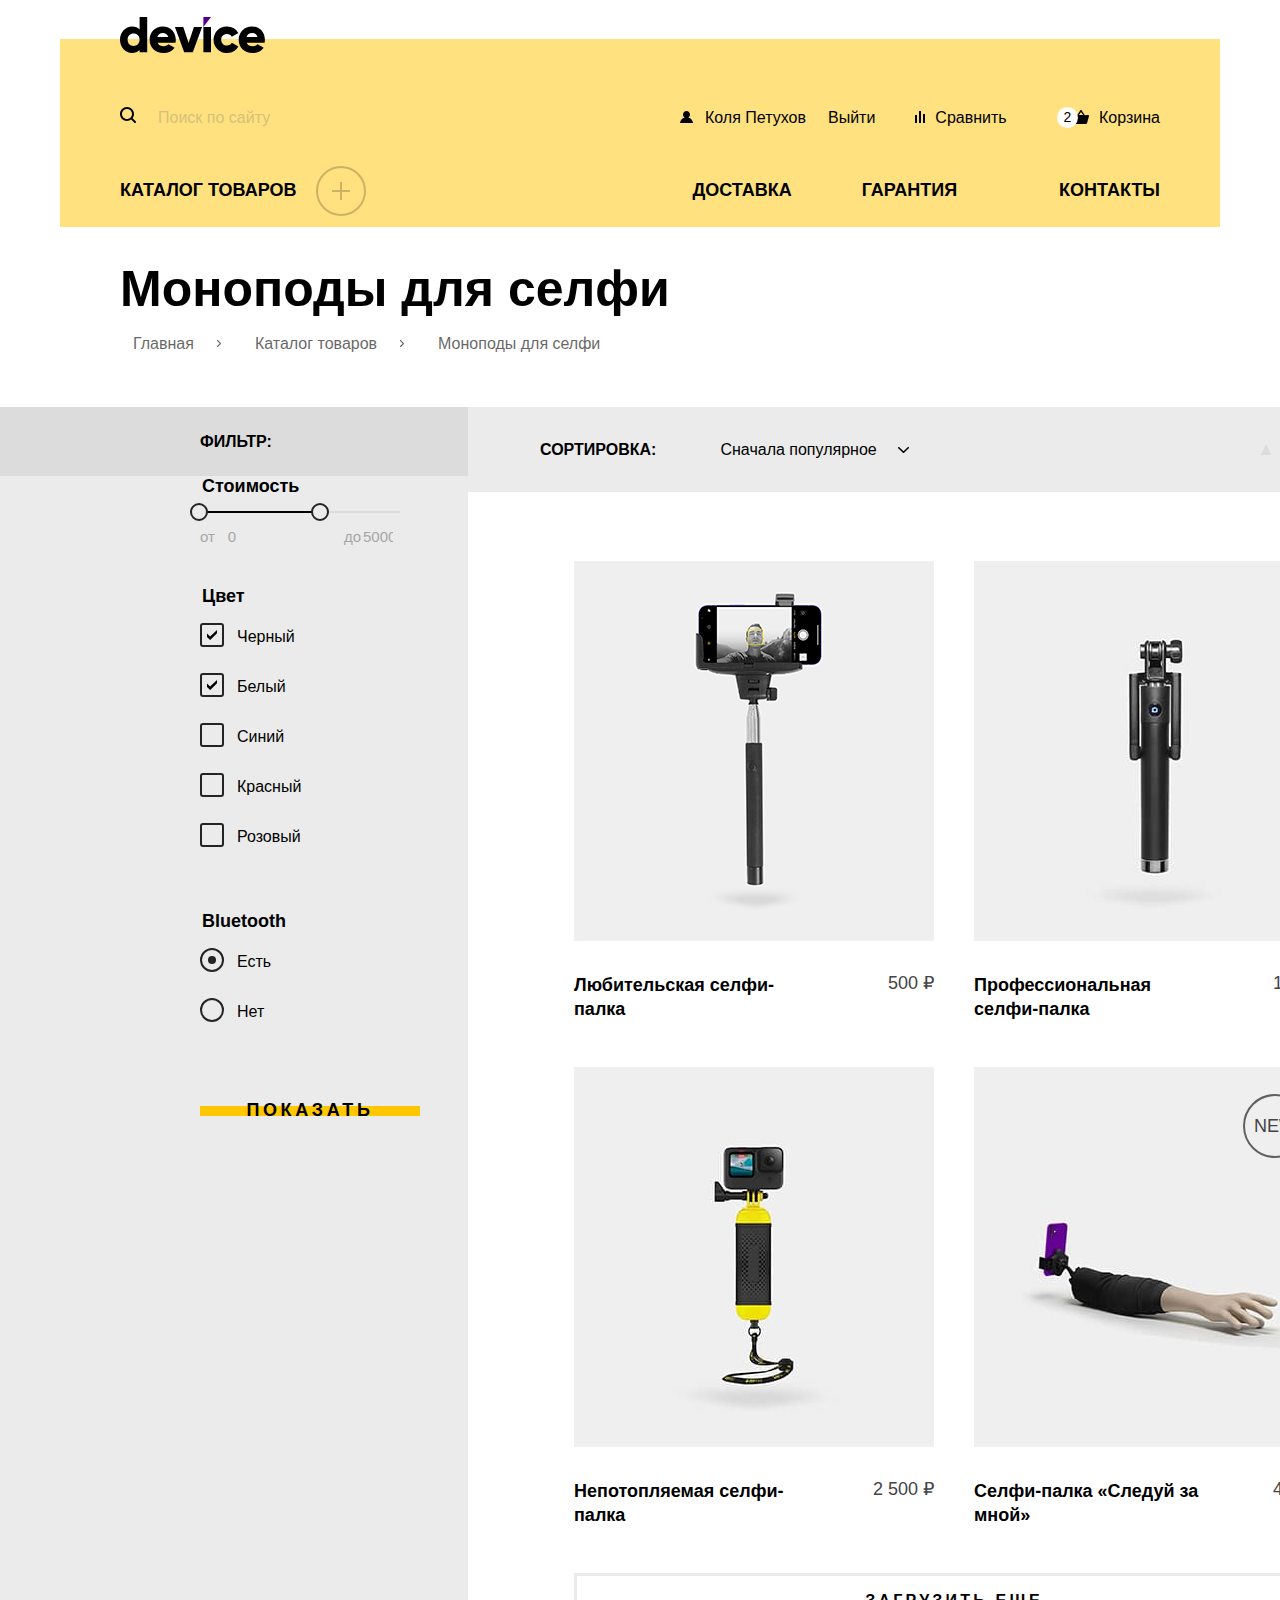
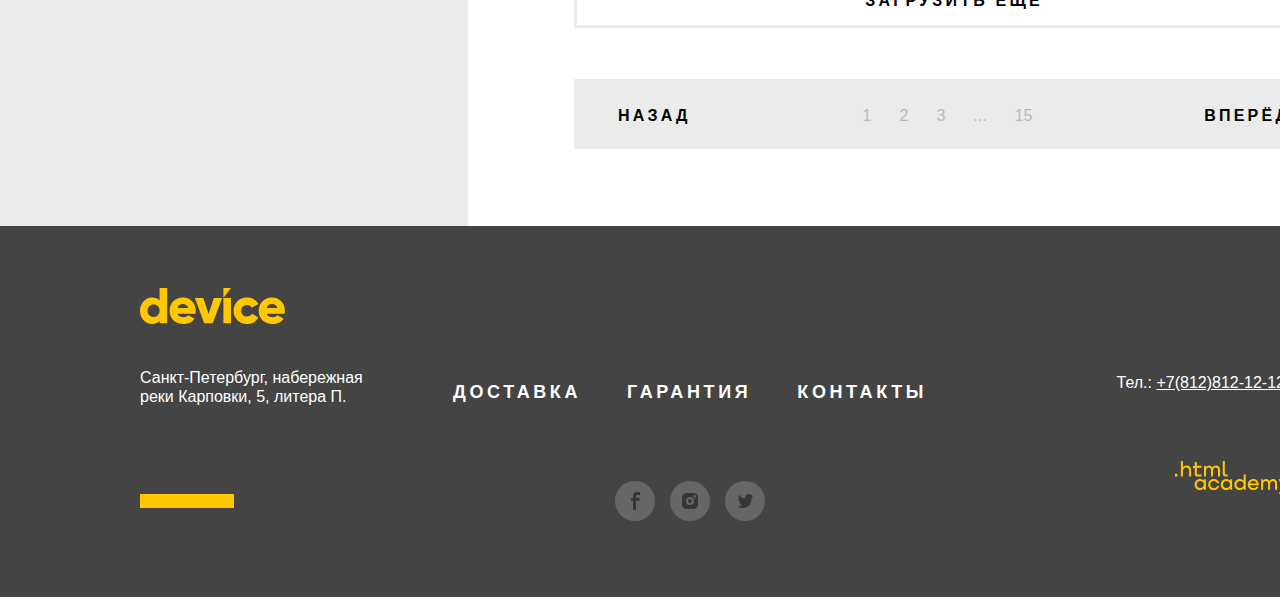
==== commit e331f48a: "7.2. Декоративные элементы на внутренней странице" ====
--- a/catalog.html
+++ b/catalog.html
@@ -61,6 +61,26 @@
     <nav class="navigation-main">
       <div class="navigation-catalog">
         <a class="catalog-link" href="#">Каталог товаров</a>
+        <ul class="subcatalog-list">
+          <li class="subcatalog-item">
+            <a class="subcatalog-link" href="">Виртуальная реальность</a>
+          </li>
+          <li class="subcatalog-item">
+            <a class="subcatalog-link" href="">Моноподы для cелфи</a>
+          </li>
+          <li class="subcatalog-item">
+            <a class="subcatalog-link" href="">Экшн-камеры</a>
+          </li>
+          <li class="subcatalog-item">
+            <a class="subcatalog-link" href="">Фитнес-браслеты</a>
+          </li>
+          <li class="subcatalog-item">
+            <a class="subcatalog-link" href="">Умные часы</a>
+          </li>
+          <li class="subcatalog-item">
+            <a class="subcatalog-link" href="">Квадрокоптеры</a>
+          </li>
+        </ul>
         <a class="navigation-button">
           <span class="visually-hidden">Плюс</span>
         </a>
@@ -398,7 +418,6 @@
               d="M109.4 27.0001L105.8 18.1001H103.6L108.4 29.7001C108.1 30.6001 107.7 30.9001 106.7 30.9001H104.2V32.9001H106.7C108.5 32.9001 109.5 32.1001 110.2 30.3001L114.9 18.1001H112.8L109.4 27.0001Z"
               fill="#FFC700" />
           </svg>
-
         </a>
       </section>
     </div>
--- a/css/styles.css
+++ b/css/styles.css
@@ -67,7 +67,13 @@
   text-align: center;
   color: #000000;
   background-color: transparent;
-  background-image: linear-gradient( to bottom, transparent 40%, #ffc700 20%, #ffc700 60%, transparent 20%);
+  background-image: linear-gradient(
+    to bottom,
+    transparent 40%,
+    #ffc700 20%,
+    #ffc700 60%,
+    transparent 20%
+  );
   text-decoration: none;
   text-transform: uppercase;
   cursor: pointer;
@@ -85,7 +91,13 @@
 
 .button:focus {
   outline: none;
-  background-image: linear-gradient( to bottom, transparent 40%, #af4fff 20%, #af4fff 60%, transparent 20%);
+  background-image: linear-gradient(
+    to bottom,
+    transparent 40%,
+    #af4fff 20%,
+    #af4fff 60%,
+    transparent 20%
+  );
 }
 
 .button:active {
@@ -100,14 +112,13 @@
   width: 1160px;
   margin: 0 auto;
   color: #000000;
-  background-image: linear-gradient(to top, #ffe17f 93%, #ffffff 7%);
+  background-image: linear-gradient(to top, #ffe17f 83%, #ffffff 7%);
   padding-bottom: 11px;
 }
 
 .page-header-link {
-  display: block;
-  margin-left: 60px;
-  margin-bottom: 35px;
+  display: inline-block;
+  margin: 17px auto 35px 60px;
 }
 
 .header-top {
@@ -139,11 +150,13 @@
   border-radius: 20px;
 }
 
-.header-search:focus, .header-search-input:focus, .header-search-button:focus {
-  outline: none;
-}
-
-.header-form:active {
+.header-search:focus,
+.header-search-input:focus,
+.header-search-button:focus {
+  outline: none;
+}
+
+.header-form:active  {
   outline: 2px solid #000000;
   border-radius: 20px;
 }
@@ -175,7 +188,7 @@
   opacity: 0.3;
 }
 
-.header-search-input:active~.header-search-button {
+.header-search-input:active ~ .header-search-button {
   visibility: visible;
 }
 
@@ -272,7 +285,7 @@
   justify-content: center;
 }
 
-.header-basket:hover+.popover {
+.header-basket:hover + .popover {
   display: block;
 }
 
@@ -304,7 +317,7 @@
   width: 320px;
   padding: 20px;
   font-family: "Raleway", sans-serif;
-  color: #FFFFFF;
+  color: #ffffff;
   background: #000000;
   min-height: 186px;
   box-shadow: 0px 10px 0px rgba(0, 0, 0, 0.1);
@@ -314,7 +327,8 @@
   height: 100%;
 }
 
-.cart-items-list, .cart-item-list {
+.cart-items-list,
+.cart-item-list {
   list-style-type: none;
   margin: 0;
   padding: 0;
@@ -359,7 +373,7 @@
 .popover-open-button {
   width: 280px;
   height: 50px;
-  background: #FFFFFF;
+  background: #ffffff;
   font-weight: 800;
   font-size: 18px;
   line-height: 21px;
@@ -386,7 +400,7 @@
   position: relative;
 }
 
-.catalog-link:focus-within+.subcatalog-list, .navigation-catalog:hover .navigation-button {
+.navigation-catalog:hover .subcatalog-list {
   display: grid;
 }
 
@@ -400,12 +414,14 @@
   width: 1160px;
   height: 182px;
   margin: 0;
-  top: 60px;
-  left: -40px;
-  background: #FFE17F;
-}
-
-.subcatalog-item:nth-child(1), .subcatalog-item:nth-child(2), .subcatalog-item:nth-child(3) {
+  top: 50px;
+  left: -84px;
+  background: #ffe17f;
+}
+
+.subcatalog-item:nth-child(1),
+.subcatalog-item:nth-child(2),
+.subcatalog-item:nth-child(3) {
   grid-column: 2 / 3;
 }
 
@@ -432,7 +448,10 @@
   color: #000000;
 }
 
-.catalog-link, .delivery-link, .garanty-link, .contacts-link {
+.catalog-link,
+.delivery-link,
+.garanty-link,
+.contacts-link {
   padding: 14px 20px 15px 20px;
 }
 
@@ -458,7 +477,7 @@
 }
 
 .navigation-button::before {
-  content: '';
+  content: "";
   position: absolute;
   top: 14px;
   bottom: 14px;
@@ -467,7 +486,7 @@
 }
 
 .navigation-button::after {
-  content: '';
+  content: "";
   position: absolute;
   right: 14px;
   left: 14px;
@@ -475,7 +494,8 @@
   border: 1px solid #000000;
 }
 
-.navigation-link, .catalog-link {
+.navigation-link,
+.catalog-link {
   line-height: 21px;
   font-weight: 800;
   text-align: center;
@@ -488,7 +508,7 @@
 }
 
 .navigation-link::after {
-  content: '';
+  content: "";
   position: absolute;
   right: 20px;
   left: 20px;
@@ -510,7 +530,8 @@
   visibility: visible;
 }
 
-.navigation-link:focus, .catalog-link:focus {
+.navigation-link:focus,
+.catalog-link:focus {
   outline: 2px solid #af4fff;
   border-radius: 25px;
 }
@@ -548,7 +569,6 @@
   display: flex;
   justify-content: space-between;
   background-image: linear-gradient(to top, #ffffff 75%, #ffe17f 25%);
-  margin-bottom: 70px;
 }
 
 .slider-image {
@@ -585,7 +605,7 @@
 }
 
 .slider-button:focus {
-  outline: 2px solid #AF4FFF;
+  outline: 2px solid #af4fff;
   border-radius: 6px;
 }
 
@@ -641,7 +661,7 @@
 }
 
 .slider-pagination-button:focus {
-  border: 2px solid #AF4FFF;
+  border: 2px solid #af4fff;
   outline: none;
 }
 
@@ -700,6 +720,7 @@
   padding: 0;
   width: 160px;
   height: 52px;
+  display: block;
 }
 
 .slider-characteristics-name {
@@ -724,7 +745,8 @@
 .categories {
   width: 1160px;
   margin: 0 auto;
-  margin-bottom: 69px;
+  padding-bottom: 69px;
+  padding-top: 70px;
 }
 
 .categories-list {
@@ -773,7 +795,7 @@
   outline: 5px solid #af4fff;
 }
 
-.categories-link:focus+p {
+.categories-link:focus + p {
   color: #af4fff;
 }
 
@@ -797,7 +819,6 @@
 .services {
   width: 1440px;
   margin: 0 auto;
-  margin-bottom: 90px;
   background-image: linear-gradient(to top, #ebebeb 70%, #ffffff 12%);
 }
 
@@ -842,11 +863,12 @@
   margin-bottom: 45px;
 }
 
-.services-delivery {
-  width: 678x;
-}
-
-.delivery-title {
+.tab-content {
+  width: 814x;
+  display: flex;
+}
+
+.tab-content-title {
   font-weight: 800;
   font-size: 50px;
   line-height: 50px;
@@ -855,7 +877,7 @@
   width: 560px;
 }
 
-.delivery-text {
+.tab-content-text {
   font-family: "Rubik", sans-serif;
   font-size: 18px;
   line-height: 30px;
@@ -864,6 +886,10 @@
   color: #444444;
 }
 
+.tab-container-close {
+  display: none;
+}
+
 .services-button {
   width: 160px;
   border: none;
@@ -875,14 +901,16 @@
 
 .current-button {
   background-image: none;
-  color: #FFE17F;
-}
-
-.current-button:hover, .current-button:focus, .current-button:active {
+  color: #ffe17f;
+}
+
+.current-button:hover,
+.current-button:focus,
+.current-button:active {
   background-color: #000000;
   background-image: none;
   opacity: 1;
-  color: #FFE17F;
+  color: #ffe17f;
 }
 
 /* About company */
@@ -890,6 +918,7 @@
 .company {
   width: 1160px;
   margin: 0 auto;
+  padding: 90px 0;
 }
 
 .company-title-container {
@@ -897,7 +926,6 @@
   display: flex;
   justify-content: space-between;
   align-items: center;
-  margin-bottom: 97px;
 }
 
 .company-image-container {
@@ -919,9 +947,12 @@
 }
 
 .company-container {
+  width: 1160px;
+  margin: 0 auto;
+  padding-top: 56px;
+  padding-bottom: 87px;
   display: flex;
   justify-content: space-between;
-  margin-bottom: 87px;
 }
 
 .circle-button {
@@ -937,7 +968,8 @@
   background-color: #f0f0f0;
 }
 
-.company-title-container:hover .company-image-container, .company-title-container:active .company-image-container {
+.company-title-container:hover .company-image-container,
+.company-title-container:active .company-image-container {
   background: #ffc700;
 }
 
@@ -966,7 +998,8 @@
   font-weight: 800;
   font-size: 50px;
   line-height: 50px;
-  margin-top: 49px;
+  margin-top: 0;
+  margin-bottom: 26px;
 }
 
 .about-text {
@@ -1000,6 +1033,8 @@
   font-weight: 800;
   font-size: 50px;
   line-height: 50px;
+  margin-top: 0;
+  margin-bottom: 26px;
 }
 
 .contacts-text {
@@ -1117,12 +1152,12 @@
 }
 
 .newsletter-email:focus-within {
-  background: #DCDCDC;
+  background: #dcdcdc;
 }
 
 .newsletter-field:focus {
   outline: none;
-  background: #DCDCDC;
+  background: #dcdcdc;
 }
 
 .newsletter-email:active {
@@ -1134,7 +1169,7 @@
 }
 
 .newsletter-field:focus:invalid {
-  border-bottom: 3px solid #FF3D3D;
+  border-bottom: 3px solid #ff3d3d;
 }
 
 .newsletter-button {
@@ -1197,27 +1232,24 @@
   justify-content: space-between;
   padding-top: 62px;
   padding-bottom: 61px;
+}
+
+.footer-address {
+  width: 240px;
   position: relative;
 }
 
-.footer-container::after {
+.footer-address::after {
   content: "";
   position: absolute;
   left: 0px;
+  bottom: 28px;
   width: 80px;
   border: 7px solid #ffc700;
 }
 
-.footer-container:last-of-type::after {
-  top: 237px;
-}
-
-.footer-address {
-  width: 240px;
-}
-
 .page-footer-logo {
-  padding-bottom: 35px;
+  margin-bottom: 35px;
 }
 
 .footer-address-text {
@@ -1265,25 +1297,26 @@
 }
 
 .footer-navigation-link::after {
-  content: '';
+  content: "";
   position: absolute;
   right: 20px;
   left: 20px;
   bottom: 7px;
-  border: 2px solid #FFC700;
+  border: 2px solid #ffc700;
   visibility: hidden;
 }
 
 .footer-navigation-link:hover {
-  color: #FFC700;
+  color: #ffc700;
 }
 
 .footer-navigation-link:hover::after {
   visibility: visible;
-  color: #FFC700;
-}
-
-.footer-navigation-link:focus, .catalog-link:focus {
+  color: #ffc700;
+}
+
+.footer-navigation-link:focus,
+.catalog-link:focus {
   outline: 2px solid #af4fff;
   border-radius: 25px;
 }
@@ -1312,7 +1345,7 @@
 .circle-button:hover {
   outline: none;
   opacity: 1;
-  background: #FFC700;
+  background: #ffc700;
 }
 
 .circle-button:focus {
@@ -1328,7 +1361,7 @@
 .circle-button:active {
   outline: none;
   opacity: 0.5;
-  background: #FFC700;
+  background: #ffc700;
 }
 
 .circle-button:active svg {
@@ -1354,7 +1387,8 @@
   padding-left: 15px;
 }
 
-.phone-text:hover, .phone-text:hover .footer-phone-number {
+.phone-text:hover,
+.phone-text:hover .footer-phone-number {
   color: #ffc700;
 }
 
@@ -1406,10 +1440,6 @@
 
 /* Modal */
 
-.modal-container-close {
-  display: none;
-}
-
 .modal-container {
   position: fixed;
   top: 0;
@@ -1421,11 +1451,15 @@
   z-index: 1;
 }
 
+.modal-container-close {
+  display: none;
+}
+
 .modal {
   position: relative;
   margin: auto;
   padding: 72px 80px 80px 80px;
-  background-color: #FFFFFF;
+  background-color: #ffffff;
   border: 10px solid #000000;
   box-sizing: border-box;
   box-shadow: 0px 10px 0px rgba(0, 0, 0, 0.1);
@@ -1495,7 +1529,7 @@
   width: 100%;
   box-sizing: border-box;
   height: 60px;
-  background: #F0F0F0;
+  background: #f0f0f0;
   border: none;
   font-family: "Rubik", sans-serif;
   font-size: 16px;
@@ -1522,7 +1556,7 @@
 }
 
 .name-message {
-  color: #FF3D3D;
+  color: #ff3d3d;
 }
 
 .field-group:nth-child(1):after {
@@ -1567,7 +1601,8 @@
   position: relative;
 }
 
-.quantity::-webkit-outer-spin-button, .quantity::-webkit-inner-spin-button {
+.quantity::-webkit-outer-spin-button,
+.quantity::-webkit-inner-spin-button {
   appearance: none;
   margin: 0;
 }
@@ -1632,7 +1667,7 @@
 }
 
 .breadcrumbs-link:focus {
-  outline: 5px solid #AF4FFF;
+  outline: 5px solid #af4fff;
 }
 
 .breadcrumbs-link:active {
@@ -1693,7 +1728,7 @@
   position: relative;
   height: 2px;
   margin-bottom: 15px;
-  background-color: #DCDCDC;
+  background-color: #dcdcdc;
 }
 
 .range-bar {
@@ -1706,14 +1741,14 @@
   position: absolute;
   width: 18px;
   height: 18px;
-  background: #EBEBEB;
+  background: #ebebeb;
   border: 2px solid #242424;
   border-radius: 50%;
   cursor: pointer;
 }
 
 .range-toggle:focus {
-  border: 2px solid #AF4FFF;
+  border: 2px solid #af4fff;
   outline: none;
 }
 
@@ -1760,7 +1795,8 @@
   appearance: textfield;
 }
 
-.range-input::-webkit-outer-spin-button, .range-input::-webkit-inner-spin-button {
+.range-input::-webkit-outer-spin-button,
+.range-input::-webkit-inner-spin-button {
   appearance: none;
   margin: 0;
 }
@@ -1793,7 +1829,7 @@
   visibility: hidden;
 }
 
-.control-input[type="checkbox"]:checked+.control-mark .control-mark-check {
+.control-input[type="checkbox"]:checked + .control-mark .control-mark-check {
   visibility: visible;
 }
 
@@ -1801,17 +1837,17 @@
   opacity: 0.5;
 }
 
-.control-input:focus~.control-mark {
-  border: 2px solid #AF4FFF;
-  outline: none;
-}
-
-.control-input:focus~.control-label {
-  color: #AF4FFF;
-}
-
-.control-input:focus+.control-mark .control-mark-check {
-  fill: #AF4FFF;
+.control-input:focus ~ .control-mark {
+  border: 2px solid #af4fff;
+  outline: none;
+}
+
+.control-input:focus ~ .control-label {
+  color: #af4fff;
+}
+
+.control-input:focus + .control-mark .control-mark-check {
+  fill: #af4fff;
 }
 
 .control:active {
@@ -1821,11 +1857,11 @@
 
 /* Radio */
 
-.control-input[type="radio"]+.control-mark {
+.control-input[type="radio"] + .control-mark {
   border-radius: 50%;
 }
 
-.control-input[type="radio"]:checked+.control-mark::before {
+.control-input[type="radio"]:checked + .control-mark::before {
   position: absolute;
   top: 6px;
   left: 6px;
@@ -1836,8 +1872,8 @@
   content: "";
 }
 
-.control-input:focus+.control-mark::before {
-  background-color: #AF4FFF;
+.control-input:focus + .control-mark::before {
+  background-color: #af4fff;
 }
 
 /* Label */
@@ -1905,7 +1941,7 @@
 }
 
 .select-control:focus {
-  outline: 5px solid #AF4FFF;
+  outline: 5px solid #af4fff;
 }
 
 .select-control:active {
@@ -1940,7 +1976,7 @@
 }
 
 .sorting-button:focus {
-  outline: 5px solid #AF4FFF;
+  outline: 5px solid #af4fff;
 }
 
 /* Product-list */
@@ -2074,7 +2110,8 @@
 .pagination-item {
   padding-top: 27px;
   padding-bottom: 24px;
-  padding-right: 28px;
+  padding-right: 14px;
+  padding-left: 14px;
 }
 
 .pagination-link {
@@ -2103,8 +2140,9 @@
   color: #000000;
 }
 
-.pagination-item:hover:first-child, .pagination-item:hover:last-child {
-  background: #DCDCDC;
+.pagination-item:hover:first-child,
+.pagination-item:hover:last-child {
+  background: #dcdcdc;
 }
 
 .pagination-item:hover .pagination-link {
@@ -2113,11 +2151,12 @@
 }
 
 .pagination-link:focus {
-  outline: 5px solid #AF4FFF;
+  outline: 5px solid #af4fff;
   opacity: 1;
 }
 
-.pagination-item:active:first-child, .pagination-item:active:last-child {
+.pagination-item:active:first-child,
+.pagination-item:active:last-child {
   opacity: 0.3;
 }
 
@@ -2145,4 +2184,4 @@
 .pagination-item:last-child {
   margin-right: 30px;
   margin-left: auto;
-}+}
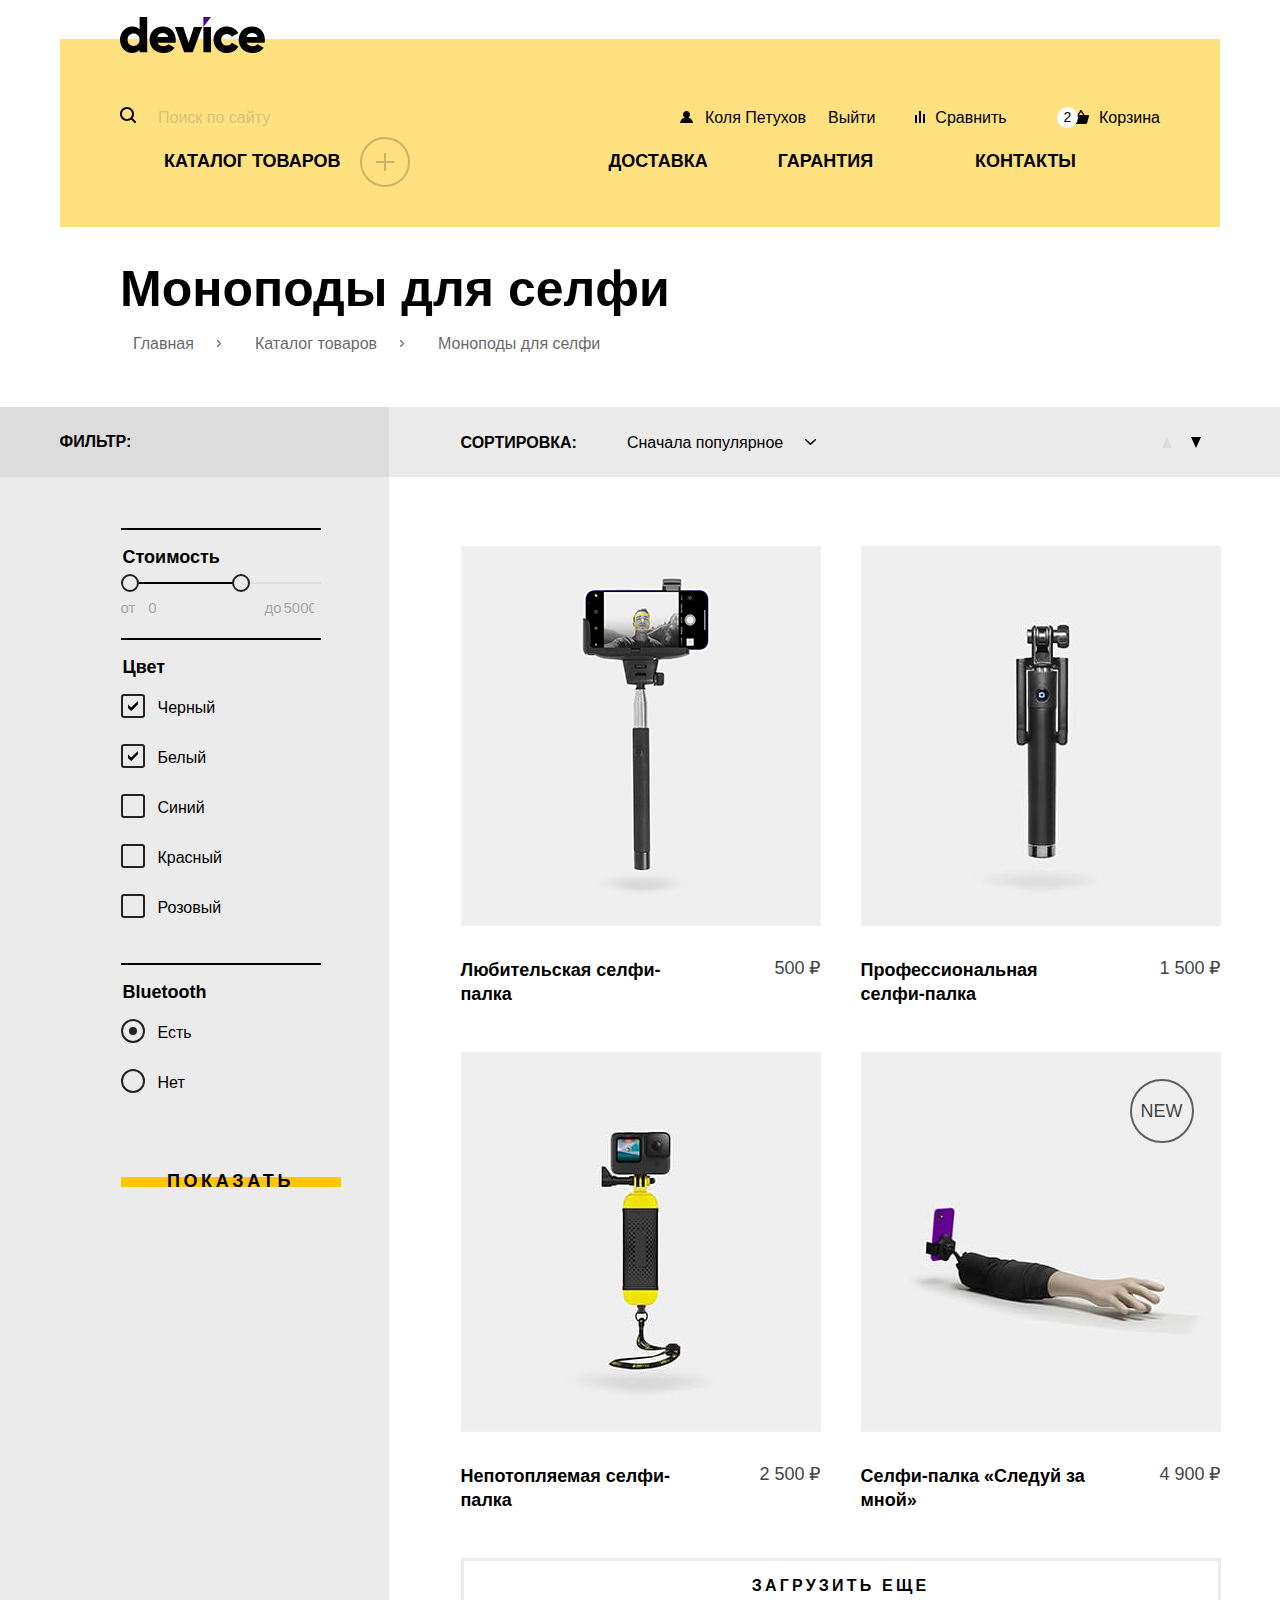
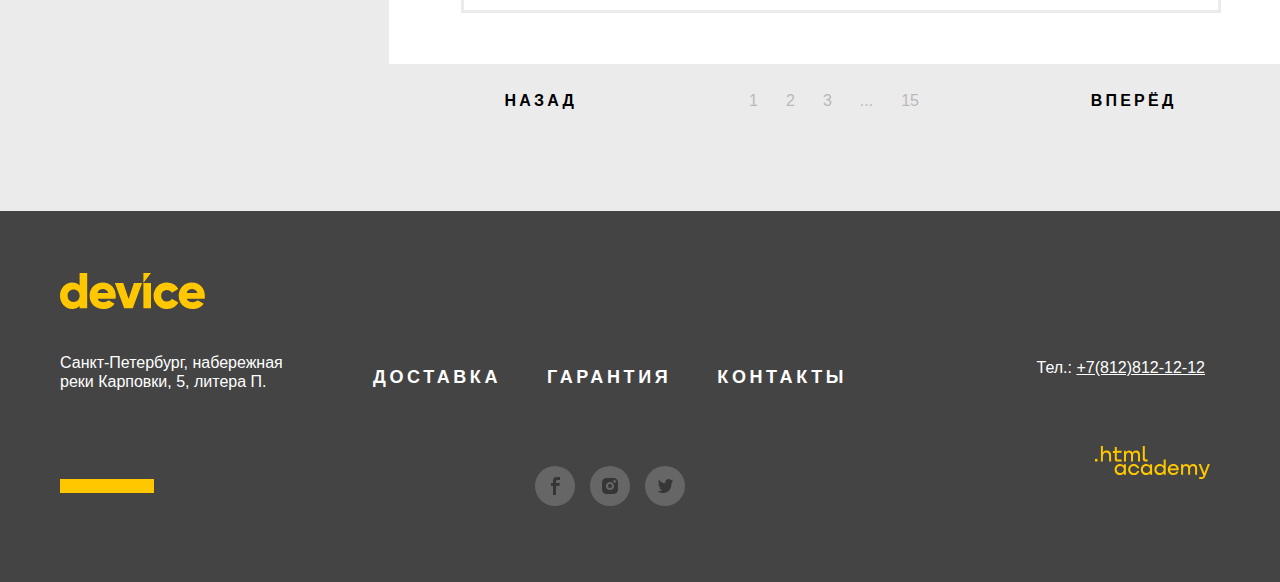
==== commit 35f8094d: "8. Завершение вёрстки всех компонентов" ====
--- a/catalog.html
+++ b/catalog.html
@@ -56,48 +56,85 @@
         </svg>
         Корзина
       </a>
+      <div class="popover popover-cart">
+        <div class="popover-content">
+          <ul class="cart-items-list">
+            <li class="cart-item">
+              <ul class="cart-item-list">
+                <li class="cart-item-item">
+                  <img class="cart-item-image" src="images/product-1-small.jpg" alt="Товар 1" width="41" height="43"
+                    tabindex="0">
+                  <p class="cart-item-title">Любительская селфи-палка</p>
+                  <button type="button" class="cart-item-button">
+                    <img src="images/delete.svg" alt="Удалить товар" width="11" height="11">
+                    <span class="visually-hidden">Удалить из корзины</span>
+                  </button>
+                </li>
+              </ul>
+            </li>
+            <li class="cart-item">
+              <ul class="cart-item-list">
+                <li class="cart-item-item">
+                  <img class="cart-item-image" src="images/product-2-small.jpg" alt="Товар 1" width="41" height="43"
+                    tabindex="0">
+                  <p class="cart-item-title">Профессиональная селфи-палка</p>
+                  <button type="button" class="cart-item-button">
+                    <img src="images/delete.svg" alt="Удалить товар" width="11" height="11">
+                    <span class="visually-hidden">Удалить из корзины</span>
+                  </button>
+                </li>
+              </ul>
+            </li>
+          </ul>
+        </div>
+        <div class="popover-total">
+          <p class="popover-total-item">Товаров: 2</p>
+          <p class="popover-total-item">Сумма: 2000 ₽</p>
+        </div>
+        <button class="popover-open-button">Открыть корзину</button>
+      </div>
+
+      <nav class="navigation-main">
+        <div class="navigation-catalog">
+          <a class="catalog-link" href="#">Каталог товаров</a>
+          <ul class="subcatalog-list">
+            <li class="subcatalog-item">
+              <a class="subcatalog-link" href="">Виртуальная реальность</a>
+            </li>
+            <li class="subcatalog-item">
+              <a class="subcatalog-link" href="">Моноподы для cелфи</a>
+            </li>
+            <li class="subcatalog-item">
+              <a class="subcatalog-link" href="">Экшн-камеры</a>
+            </li>
+            <li class="subcatalog-item">
+              <a class="subcatalog-link" href="">Фитнес-браслеты</a>
+            </li>
+            <li class="subcatalog-item">
+              <a class="subcatalog-link" href="">Умные часы</a>
+            </li>
+            <li class="subcatalog-item">
+              <a class="subcatalog-link" href="">Квадрокоптеры</a>
+            </li>
+          </ul>
+          <a class="navigation-button">
+            <span class="visually-hidden">Плюс</span>
+          </a>
+        </div>
+
+        <ul class="navigation-list">
+          <li class="navigation-item">
+            <a class="navigation-link delivery-link" href="delivery.html">Доставка</a>
+          </li>
+          <li class="navigation-item">
+            <a class="navigation-link garanty-link" href="guarantee.html">Гарантия</a>
+          </li>
+          <li class="navigation-item">
+            <a class="navigation-link contacts-link" href="contacts.html">Контакты</a>
+          </li>
+        </ul>
+      </nav>
     </div>
-
-    <nav class="navigation-main">
-      <div class="navigation-catalog">
-        <a class="catalog-link" href="#">Каталог товаров</a>
-        <ul class="subcatalog-list">
-          <li class="subcatalog-item">
-            <a class="subcatalog-link" href="">Виртуальная реальность</a>
-          </li>
-          <li class="subcatalog-item">
-            <a class="subcatalog-link" href="">Моноподы для cелфи</a>
-          </li>
-          <li class="subcatalog-item">
-            <a class="subcatalog-link" href="">Экшн-камеры</a>
-          </li>
-          <li class="subcatalog-item">
-            <a class="subcatalog-link" href="">Фитнес-браслеты</a>
-          </li>
-          <li class="subcatalog-item">
-            <a class="subcatalog-link" href="">Умные часы</a>
-          </li>
-          <li class="subcatalog-item">
-            <a class="subcatalog-link" href="">Квадрокоптеры</a>
-          </li>
-        </ul>
-        <a class="navigation-button">
-          <span class="visually-hidden">Плюс</span>
-        </a>
-      </div>
-
-      <ul class="navigation-list">
-        <li class="navigation-item">
-          <a class="navigation-link delivery-link" href="delivery.html">Доставка</a>
-        </li>
-        <li class="navigation-item">
-          <a class="navigation-link garanty-link" href="guarantee.html">Гарантия</a>
-        </li>
-        <li class="navigation-item">
-          <a class="navigation-link contacts-link" href="contacts.html">Контакты</a>
-        </li>
-      </ul>
-    </nav>
   </header>
 
   <main class="main-inner">
@@ -222,7 +259,6 @@
         <div class="sorting-container">
           <h2 class="catalog-sorting-title">Сортировка:</h2>
           <form class="catalog-sorting-form">
-
             <select class="select-control" id="sorting" name="sorting">
               <option value="popular">Сначала популярное</option>
               <option value="cheap">Сначала дешёвое</option>
@@ -303,7 +339,6 @@
             <a class="pagination-link pagintation-next" href="#">Вперёд</a>
           </li>
         </ul>
-
       </div>
     </section>
   </main>
@@ -382,41 +417,30 @@
           </p>
         </address>
         <a class="htmlacademy-link" href="https://htmlacademy.ru/">
-          <svg width="115" height="33" viewBox="0 0 115 33" fill="none" xmlns="http://www.w3.org/2000/svg">
-            <path d="M0 12.8999V15.4999H2.5V12.8999H0Z" fill="#FFC700" />
-            <path
-              d="M11.6 4.5C10 4.5 8.80002 5.2 8.00002 6.2H7.90002V0H5.90002V15.5H7.90002V10.2C7.90002 8.1 9.20002 6.6 11.2 6.6C13 6.6 14.1 8 14.1 9.8V15.5H16.1V9.4C16.2 6.4 14.3 4.5 11.6 4.5Z"
-              fill="#FFC700" />
-            <path
-              d="M26.6 4.8001H21.8V1.1001H19.8V4.9001H17.9V6.9001H19.8V12.9001C19.8 14.6001 20.8 15.6001 22.5 15.6001H26.6V13.6001H22.9C22.2 13.6001 21.8 13.2001 21.8 12.5001V6.8001H26.6V4.8001Z"
-              fill="#FFC700" />
-            <path
-              d="M41.1 4.6001C39.5 4.6001 38.2 5.4001 37.6 6.7001H37.5C36.9 5.5001 35.7 4.6001 34.1 4.6001C32.7 4.6001 31.6 5.4001 31 6.4001H30.9V4.8001H29V15.4001H31V10.0001C31 8.0001 32 6.5001 33.6 6.5001C35.1 6.5001 36 7.5001 36 9.1001V15.4001H38V9.8001C38 7.4001 39.4 6.5001 40.6 6.5001C42.1 6.5001 43 7.5001 43 9.1001V15.4001H45V8.9001C45.1 6.4001 43.6 4.6001 41.1 4.6001Z"
-              fill="#FFC700" />
-            <path
-              d="M47.8 12.7C47.8 14.4 48.8 15.4 50.6 15.4H52.6V13.4H50.9001C50.2001 13.4 49.8 13 49.8 12.3V0H47.8V12.7Z"
-              fill="#FFC700" />
-            <path
-              d="M28.9 19.6999C28 18.5999 26.7 17.8999 25 17.8999C21.9 17.8999 19.6 20.1999 19.6 23.4999C19.6 26.7999 21.9 29.0999 25 29.0999C26.8 29.0999 28 28.2999 28.8 27.1999H28.9V28.7999H30.9V18.1999H28.9V19.6999ZM25.3 27.0999C23.1 27.0999 21.7 25.4999 21.7 23.4999C21.7 21.4999 23.1 19.8999 25.3 19.8999C27.5 19.8999 28.9 21.4999 28.9 23.4999C28.9 25.3999 27.5 27.0999 25.3 27.0999Z"
-              fill="#FFC700" />
-            <path
-              d="M44.2 21.9999C43.7 19.5999 41.5999 17.8999 38.7999 17.8999C35.3999 17.8999 33.2 20.3999 33.2 23.4999C33.2 26.5999 35.3999 29.0999 38.7999 29.0999C41.5999 29.0999 43.7 27.2999 44.2 24.8999H42.0999C41.6999 26.1999 40.3999 27.1999 38.7999 27.1999C36.5999 27.1999 35.2 25.5999 35.2 23.5999C35.2 21.5999 36.5999 19.9999 38.7999 19.9999C40.3999 19.9999 41.5999 20.9999 42.0999 22.1999H44.2V21.9999Z"
-              fill="#FFC700" />
-            <path
-              d="M55.1 19.6999C54.2 18.5999 52.9001 17.8999 51.2001 17.8999C48.1001 17.8999 45.8 20.1999 45.8 23.4999C45.8 26.7999 48.1001 29.0999 51.2001 29.0999C53.0001 29.0999 54.2 28.2999 55 27.1999H55.1V28.7999H57.1V18.1999H55.1V19.6999ZM51.5 27.0999C49.3 27.0999 47.9001 25.4999 47.9001 23.4999C47.9001 21.4999 49.3 19.8999 51.5 19.8999C53.7 19.8999 55.1 21.4999 55.1 23.4999C55.1 25.3999 53.6 27.0999 51.5 27.0999Z"
-              fill="#FFC700" />
-            <path
-              d="M68.7 19.7999C67.8 18.6999 66.5 17.8999 64.8 17.8999C61.7 17.8999 59.4 20.1999 59.4 23.4999C59.4 26.7999 61.6 29.0999 64.8 29.0999C66.5 29.0999 67.8 28.2999 68.6 27.2999H68.7V28.7999H70.7V13.3999H68.7V19.7999ZM65.1 27.0999C62.9 27.0999 61.5 25.4999 61.5 23.4999C61.5 21.4999 62.9 19.8999 65.1 19.8999C67.3 19.8999 68.7 21.4999 68.7 23.4999C68.6 25.4999 67.2 27.0999 65.1 27.0999Z"
-              fill="#FFC700" />
-            <path
-              d="M78.3 17.8999C75 17.8999 72.8 20.3999 72.8 23.4999C72.8 26.4999 74.9 29.0999 78.3 29.0999C80.8 29.0999 82.8 27.7999 83.5 25.4999H81.4C80.9 26.4999 79.8 27.0999 78.4 27.0999C76.5 27.0999 75.1 25.7999 75 24.1999H83.8C84 20.5999 81.8 17.8999 78.3 17.8999ZM78.3 19.7999C80 19.7999 81.3 20.7999 81.6 22.3999H75.1C75.4 20.8999 76.6 19.7999 78.3 19.7999Z"
-              fill="#FFC700" />
-            <path
-              d="M98.2 17.8999C96.6 17.8999 95.3 18.6999 94.6 19.8999H94.5C93.9 18.6999 92.7 17.8999 91.1 17.8999C89.7 17.8999 88.6 18.5999 88 19.6999V18.1999H86.1V28.7999H88.1V23.3999C88.1 21.3999 89.1 19.9999 90.7 19.8999C92.2 19.8999 93.1 20.8999 93.1 22.4999V28.7999H95.1V23.1999C95.1 20.7999 96.5 19.8999 97.7 19.8999C99.2 19.8999 100.1 20.8999 100.1 22.4999V28.7999H102.1V22.2999C102.2 19.6999 100.7 17.8999 98.2 17.8999Z"
-              fill="#FFC700" />
-            <path
-              d="M109.4 27.0001L105.8 18.1001H103.6L108.4 29.7001C108.1 30.6001 107.7 30.9001 106.7 30.9001H104.2V32.9001H106.7C108.5 32.9001 109.5 32.1001 110.2 30.3001L114.9 18.1001H112.8L109.4 27.0001Z"
-              fill="#FFC700" />
+          <svg width="115" height="33" viewBox="0 0 115 33" xmlns="http://www.w3.org/2000/svg">
+            <path d="M0 12.8999V15.4999H2.5V12.8999H0Z" />
+            <path
+              d="M11.6 4.5C10 4.5 8.80002 5.2 8.00002 6.2H7.90002V0H5.90002V15.5H7.90002V10.2C7.90002 8.1 9.20002 6.6 11.2 6.6C13 6.6 14.1 8 14.1 9.8V15.5H16.1V9.4C16.2 6.4 14.3 4.5 11.6 4.5Z" />
+            <path
+              d="M26.6 4.8001H21.8V1.1001H19.8V4.9001H17.9V6.9001H19.8V12.9001C19.8 14.6001 20.8 15.6001 22.5 15.6001H26.6V13.6001H22.9C22.2 13.6001 21.8 13.2001 21.8 12.5001V6.8001H26.6V4.8001Z" />
+            <path
+              d="M41.1 4.6001C39.5 4.6001 38.2 5.4001 37.6 6.7001H37.5C36.9 5.5001 35.7 4.6001 34.1 4.6001C32.7 4.6001 31.6 5.4001 31 6.4001H30.9V4.8001H29V15.4001H31V10.0001C31 8.0001 32 6.5001 33.6 6.5001C35.1 6.5001 36 7.5001 36 9.1001V15.4001H38V9.8001C38 7.4001 39.4 6.5001 40.6 6.5001C42.1 6.5001 43 7.5001 43 9.1001V15.4001H45V8.9001C45.1 6.4001 43.6 4.6001 41.1 4.6001Z" />
+            <path
+              d="M47.8 12.7C47.8 14.4 48.8 15.4 50.6 15.4H52.6V13.4H50.9001C50.2001 13.4 49.8 13 49.8 12.3V0H47.8V12.7Z" />
+            <path
+              d="M28.9 19.6999C28 18.5999 26.7 17.8999 25 17.8999C21.9 17.8999 19.6 20.1999 19.6 23.4999C19.6 26.7999 21.9 29.0999 25 29.0999C26.8 29.0999 28 28.2999 28.8 27.1999H28.9V28.7999H30.9V18.1999H28.9V19.6999ZM25.3 27.0999C23.1 27.0999 21.7 25.4999 21.7 23.4999C21.7 21.4999 23.1 19.8999 25.3 19.8999C27.5 19.8999 28.9 21.4999 28.9 23.4999C28.9 25.3999 27.5 27.0999 25.3 27.0999Z" />
+            <path
+              d="M44.2 21.9999C43.7 19.5999 41.5999 17.8999 38.7999 17.8999C35.3999 17.8999 33.2 20.3999 33.2 23.4999C33.2 26.5999 35.3999 29.0999 38.7999 29.0999C41.5999 29.0999 43.7 27.2999 44.2 24.8999H42.0999C41.6999 26.1999 40.3999 27.1999 38.7999 27.1999C36.5999 27.1999 35.2 25.5999 35.2 23.5999C35.2 21.5999 36.5999 19.9999 38.7999 19.9999C40.3999 19.9999 41.5999 20.9999 42.0999 22.1999H44.2V21.9999Z" />
+            <path
+              d="M55.1 19.6999C54.2 18.5999 52.9001 17.8999 51.2001 17.8999C48.1001 17.8999 45.8 20.1999 45.8 23.4999C45.8 26.7999 48.1001 29.0999 51.2001 29.0999C53.0001 29.0999 54.2 28.2999 55 27.1999H55.1V28.7999H57.1V18.1999H55.1V19.6999ZM51.5 27.0999C49.3 27.0999 47.9001 25.4999 47.9001 23.4999C47.9001 21.4999 49.3 19.8999 51.5 19.8999C53.7 19.8999 55.1 21.4999 55.1 23.4999C55.1 25.3999 53.6 27.0999 51.5 27.0999Z" />
+            <path
+              d="M68.7 19.7999C67.8 18.6999 66.5 17.8999 64.8 17.8999C61.7 17.8999 59.4 20.1999 59.4 23.4999C59.4 26.7999 61.6 29.0999 64.8 29.0999C66.5 29.0999 67.8 28.2999 68.6 27.2999H68.7V28.7999H70.7V13.3999H68.7V19.7999ZM65.1 27.0999C62.9 27.0999 61.5 25.4999 61.5 23.4999C61.5 21.4999 62.9 19.8999 65.1 19.8999C67.3 19.8999 68.7 21.4999 68.7 23.4999C68.6 25.4999 67.2 27.0999 65.1 27.0999Z" />
+            <path
+              d="M78.3 17.8999C75 17.8999 72.8 20.3999 72.8 23.4999C72.8 26.4999 74.9 29.0999 78.3 29.0999C80.8 29.0999 82.8 27.7999 83.5 25.4999H81.4C80.9 26.4999 79.8 27.0999 78.4 27.0999C76.5 27.0999 75.1 25.7999 75 24.1999H83.8C84 20.5999 81.8 17.8999 78.3 17.8999ZM78.3 19.7999C80 19.7999 81.3 20.7999 81.6 22.3999H75.1C75.4 20.8999 76.6 19.7999 78.3 19.7999Z" />
+            <path
+              d="M98.2 17.8999C96.6 17.8999 95.3 18.6999 94.6 19.8999H94.5C93.9 18.6999 92.7 17.8999 91.1 17.8999C89.7 17.8999 88.6 18.5999 88 19.6999V18.1999H86.1V28.7999H88.1V23.3999C88.1 21.3999 89.1 19.9999 90.7 19.8999C92.2 19.8999 93.1 20.8999 93.1 22.4999V28.7999H95.1V23.1999C95.1 20.7999 96.5 19.8999 97.7 19.8999C99.2 19.8999 100.1 20.8999 100.1 22.4999V28.7999H102.1V22.2999C102.2 19.6999 100.7 17.8999 98.2 17.8999Z" />
+            <path
+              d="M109.4 27.0001L105.8 18.1001H103.6L108.4 29.7001C108.1 30.6001 107.7 30.9001 106.7 30.9001H104.2V32.9001H106.7C108.5 32.9001 109.5 32.1001 110.2 30.3001L114.9 18.1001H112.8L109.4 27.0001Z" />
           </svg>
         </a>
       </section>
--- a/css/styles.css
+++ b/css/styles.css
@@ -67,13 +67,7 @@
   text-align: center;
   color: #000000;
   background-color: transparent;
-  background-image: linear-gradient(
-    to bottom,
-    transparent 40%,
-    #ffc700 20%,
-    #ffc700 60%,
-    transparent 20%
-  );
+  background-image: linear-gradient( to bottom, transparent 40%, #ffc700 20%, #ffc700 60%, transparent 20%);
   text-decoration: none;
   text-transform: uppercase;
   cursor: pointer;
@@ -91,13 +85,7 @@
 
 .button:focus {
   outline: none;
-  background-image: linear-gradient(
-    to bottom,
-    transparent 40%,
-    #af4fff 20%,
-    #af4fff 60%,
-    transparent 20%
-  );
+  background-image: linear-gradient( to bottom, transparent 40%, #af4fff 20%, #af4fff 60%, transparent 20%);
 }
 
 .button:active {
@@ -150,13 +138,16 @@
   border-radius: 20px;
 }
 
-.header-search:focus,
-.header-search-input:focus,
-.header-search-button:focus {
-  outline: none;
-}
-
-.header-form:active  {
+.header-search-input:focus-within~.header-search-button {
+  outline: 2px solid #000000;
+  visibility: visible;
+}
+
+.header-search:focus, .header-search-input:focus, .header-search-button:focus {
+  outline: none;
+}
+
+.header-form:active {
   outline: 2px solid #000000;
   border-radius: 20px;
 }
@@ -188,7 +179,7 @@
   opacity: 0.3;
 }
 
-.header-search-input:active ~ .header-search-button {
+.header-search-input:active~.header-search-button {
   visibility: visible;
 }
 
@@ -285,7 +276,7 @@
   justify-content: center;
 }
 
-.header-basket:hover + .popover {
+.header-basket:hover+.popover {
   display: block;
 }
 
@@ -323,12 +314,23 @@
   box-shadow: 0px 10px 0px rgba(0, 0, 0, 0.1);
 }
 
+.popover::before {
+  position: absolute;
+  top: -7px;
+  left: 50%;
+  width: 14px;
+  height: 14px;
+  margin-left: -9px;
+  background-color: #000000;
+  content: "";
+  transform: rotate(45deg);
+}
+
 .popover-content {
   height: 100%;
 }
 
-.cart-items-list,
-.cart-item-list {
+.cart-items-list, .cart-item-list {
   list-style-type: none;
   margin: 0;
   padding: 0;
@@ -384,6 +386,46 @@
   border: none;
 }
 
+.cart-item-item:hover {
+  opacity: 0.6;
+}
+
+.popover-open-button:hover {
+  background: #FFE17F;
+}
+
+.cart-item-image:focus {
+  outline: 5px solid #AF4FFF;
+}
+
+.cart-item-image:focus+.cart-item-title {
+  color: #AF4FFF;
+}
+
+.cart-item-button:focus {
+  outline: none;
+}
+
+.cart-item-button:focus img {
+  outline: 2px solid #AF4FFF;
+  border-radius: 50%;
+}
+
+.popover-open-button:focus {
+  outline: 5px solid #AF4FFF;
+}
+
+.cart-item-item:active {
+  opacity: 0.3;
+  outline: none;
+}
+
+.popover-open-button:active {
+  background: #FFE17F;
+  opacity: 0.3;
+  outline: none;
+}
+
 .navigation-main {
   display: flex;
   flex-wrap: wrap;
@@ -419,9 +461,7 @@
   background: #ffe17f;
 }
 
-.subcatalog-item:nth-child(1),
-.subcatalog-item:nth-child(2),
-.subcatalog-item:nth-child(3) {
+.subcatalog-item:nth-child(1), .subcatalog-item:nth-child(2), .subcatalog-item:nth-child(3) {
   grid-column: 2 / 3;
 }
 
@@ -448,10 +488,7 @@
   color: #000000;
 }
 
-.catalog-link,
-.delivery-link,
-.garanty-link,
-.contacts-link {
+.catalog-link, .delivery-link, .garanty-link, .contacts-link {
   padding: 14px 20px 15px 20px;
 }
 
@@ -494,8 +531,7 @@
   border: 1px solid #000000;
 }
 
-.navigation-link,
-.catalog-link {
+.navigation-link, .catalog-link {
   line-height: 21px;
   font-weight: 800;
   text-align: center;
@@ -530,8 +566,7 @@
   visibility: visible;
 }
 
-.navigation-link:focus,
-.catalog-link:focus {
+.navigation-link:focus, .catalog-link:focus {
   outline: 2px solid #af4fff;
   border-radius: 25px;
 }
@@ -569,6 +604,11 @@
   display: flex;
   justify-content: space-between;
   background-image: linear-gradient(to top, #ffffff 75%, #ffe17f 25%);
+  position: relative;
+}
+
+.slider-close {
+  display: none;
 }
 
 .slider-image {
@@ -584,7 +624,7 @@
   top: 50%;
   display: flex;
   justify-content: space-between;
-  width: 100%;
+  width: 560px;
   transform: translateY(-50%);
 }
 
@@ -633,6 +673,9 @@
 }
 
 .slider-pagination {
+  position: absolute;
+  top: 348px;
+  right: 60px;
   display: flex;
   flex-wrap: wrap;
   justify-content: center;
@@ -795,7 +838,7 @@
   outline: 5px solid #af4fff;
 }
 
-.categories-link:focus + p {
+.categories-link:focus+p {
   color: #af4fff;
 }
 
@@ -817,7 +860,6 @@
 /* Services */
 
 .services {
-  width: 1440px;
   margin: 0 auto;
   background-image: linear-gradient(to top, #ebebeb 70%, #ffffff 12%);
 }
@@ -904,9 +946,7 @@
   color: #ffe17f;
 }
 
-.current-button:hover,
-.current-button:focus,
-.current-button:active {
+.current-button:hover, .current-button:focus, .current-button:active {
   background-color: #000000;
   background-image: none;
   opacity: 1;
@@ -968,8 +1008,7 @@
   background-color: #f0f0f0;
 }
 
-.company-title-container:hover .company-image-container,
-.company-title-container:active .company-image-container {
+.company-title-container:hover .company-image-container, .company-title-container:active .company-image-container {
   background: #ffc700;
 }
 
@@ -1089,7 +1128,6 @@
 /* Newsletter */
 
 .newsletter {
-  width: 1440px;
   margin: 0 auto;
   background-color: #f0f0f0;
   margin-bottom: 0;
@@ -1219,7 +1257,7 @@
 /* Footer */
 
 .page-footer {
-  width: 1440px;
+  width: 100%;
   margin: 0 auto;
   color: #ffffff;
   background-color: #444444;
@@ -1315,8 +1353,7 @@
   color: #ffc700;
 }
 
-.footer-navigation-link:focus,
-.catalog-link:focus {
+.footer-navigation-link:focus, .catalog-link:focus {
   outline: 2px solid #af4fff;
   border-radius: 25px;
 }
@@ -1387,8 +1424,7 @@
   padding-left: 15px;
 }
 
-.phone-text:hover,
-.phone-text:hover .footer-phone-number {
+.phone-text:hover, .phone-text:hover .footer-phone-number {
   color: #ffc700;
 }
 
@@ -1425,6 +1461,10 @@
   padding: 10px;
 }
 
+.htmlacademy-link svg {
+  fill: #FFC700;
+}
+
 .htmlacademy-link:hover svg {
   fill: #ffffff;
 }
@@ -1436,6 +1476,7 @@
 
 .htmlacademy-link:active {
   outline: none;
+  opacity: 0.3;
 }
 
 /* Modal */
@@ -1535,7 +1576,6 @@
   font-size: 16px;
   line-height: 20px;
   color: #000000;
-  opacity: 0.6;
   padding-left: 20px;
   padding-right: 50px;
 }
@@ -1547,6 +1587,10 @@
   line-height: 20px;
   letter-spacing: -0.02em;
   height: 34px;
+}
+
+.email::placeholder {
+  color: #000000;
 }
 
 .message {
@@ -1598,13 +1642,94 @@
 .field-group .quantity {
   padding: 0;
   text-align: center;
-  position: relative;
-}
-
-.quantity::-webkit-outer-spin-button,
-.quantity::-webkit-inner-spin-button {
+}
+
+.quantity::-webkit-outer-spin-button, .quantity::-webkit-inner-spin-button {
   appearance: none;
   margin: 0;
+}
+
+.minus-button {
+  position: absolute;
+  top: 55%;
+  left: 19px;
+  border: none;
+}
+
+.plus-button {
+  position: absolute;
+  top: 55%;
+  right: 19px;
+  border: none;
+}
+
+.modal-close-button:hover {
+  opacity: 0.6;
+}
+
+.modal-close-button:focus {
+  outline: 5px solid #AF4FFF;
+  border-radius: 50%;
+}
+
+.modal-close-button:active {
+  outline: none;
+  opacity: 0.3;
+}
+
+.delivery-form-field:hover {
+  background: #EBEBEB;
+}
+
+.delivery-form-field:focus {
+  background: #F0F0F0;
+  outline: 5px solid #AF4FFF;
+}
+
+.delivery-form-field:active {
+  outline: 3px solid #000000;
+}
+
+.delivery-form-field:focus:invalid {
+  border: 3px solid #FF3D3D;
+}
+
+.quantity-button:hover svg {
+  fill: #000000;
+}
+
+.quantity-button:focus {
+  outline: 2px solid #AF4FFF;
+  border-radius: 50%;
+}
+
+.quantity-button:active {
+  opacity: 0.1;
+}
+
+.field-group:nth-child(4):hover+.delivery-popover {
+  display: block;
+}
+
+.delivery-popover {
+  display: none;
+  position: absolute;
+  right: 0;
+  bottom: 82px;
+  width: 200px;
+  background: #000000;
+  box-shadow: 0px 10px 0px rgba(0, 0, 0, 0.1);
+  color: #ffffff;
+}
+
+.delivery-popover-text {
+  font-family: "Rubik", sans-serif;
+  font-style: normal;
+  font-weight: normal;
+  font-size: 16px;
+  line-height: 20px;
+  display: inline-block;
+  padding: 19px 17px 0 19px;
 }
 
 /* catalog.html */
@@ -1676,33 +1801,35 @@
 }
 
 .catalog-products {
-  width: 1440px;
-  margin: 0 auto;
-  display: flex;
+  display: grid;
+  grid-template-columns: 1fr 329px 832px 1fr;
+  grid-template-rows: 70px 1334px;
+  background: #ebebeb;
 }
 
 /* Filter */
 
 .catalog-filter {
-  width: 468px;
-  background: #ebebeb;
+  grid-column: 2 / 3;
+  position: relative;
 }
 
 .catalog-filter-title {
   font-weight: 800;
   font-size: 16px;
-  line-height: 19px;
+  line-height: 20px;
   text-transform: uppercase;
   margin: 0;
-  padding-left: 200px;
   padding-top: 25px;
   padding-bottom: 25px;
   background: #dcdcdc;
 }
 
 .catalog-filter-form {
-  padding-left: 200px;
+  width: 200px;
+  padding-top: 70px;
   padding-right: 68px;
+  margin-left: auto;
 }
 
 .catalog-filter-subtitle {
@@ -1713,6 +1840,16 @@
   margin-bottom: 15px;
 }
 
+.catalog-filter::before {
+  position: absolute;
+  content: '';
+  height: 70px;
+  top: 0;
+  right: 100%;
+  width: 100%;
+  background: #dcdcdc;
+}
+
 /* Group */
 
 .catalog-filter-group {
@@ -1720,6 +1857,16 @@
   margin-bottom: 40px;
   padding: 0;
   border: none;
+  position: relative;
+}
+
+.catalog-filter-group::before {
+  position: absolute;
+  content: "";
+  top: -54px;
+  width: 200px;
+  height: 2px;
+  background-color: #000000;
 }
 
 /* Range */
@@ -1759,7 +1906,7 @@
 
 .toggle-min {
   top: -8px;
-  left: -10px;
+  left: 0;
 }
 
 .toggle-max {
@@ -1795,8 +1942,7 @@
   appearance: textfield;
 }
 
-.range-input::-webkit-outer-spin-button,
-.range-input::-webkit-inner-spin-button {
+.range-input::-webkit-outer-spin-button, .range-input::-webkit-inner-spin-button {
   appearance: none;
   margin: 0;
 }
@@ -1829,7 +1975,7 @@
   visibility: hidden;
 }
 
-.control-input[type="checkbox"]:checked + .control-mark .control-mark-check {
+.control-input[type="checkbox"]:checked+.control-mark .control-mark-check {
   visibility: visible;
 }
 
@@ -1837,16 +1983,16 @@
   opacity: 0.5;
 }
 
-.control-input:focus ~ .control-mark {
+.control-input:focus~.control-mark {
   border: 2px solid #af4fff;
   outline: none;
 }
 
-.control-input:focus ~ .control-label {
+.control-input:focus~.control-label {
   color: #af4fff;
 }
 
-.control-input:focus + .control-mark .control-mark-check {
+.control-input:focus+.control-mark .control-mark-check {
   fill: #af4fff;
 }
 
@@ -1857,11 +2003,11 @@
 
 /* Radio */
 
-.control-input[type="radio"] + .control-mark {
+.control-input[type="radio"]+.control-mark {
   border-radius: 50%;
 }
 
-.control-input[type="radio"]:checked + .control-mark::before {
+.control-input[type="radio"]:checked+.control-mark::before {
   position: absolute;
   top: 6px;
   left: 6px;
@@ -1872,7 +2018,7 @@
   content: "";
 }
 
-.control-input:focus + .control-mark::before {
+.control-input:focus+.control-mark::before {
   background-color: #af4fff;
 }
 
@@ -1889,7 +2035,10 @@
 .sorting-container {
   display: flex;
   align-items: center;
-  padding: 25px 140px 25px 72px;
+  /* padding: 25px 140px 25px 72px; */
+  padding-top: 25px;
+  padding-bottom: 25px;
+  padding-left: 72px;
   background: #ebebeb;
 }
 
@@ -1903,14 +2052,16 @@
 }
 
 .catalog-sorting-form {
-  margin-right: auto;
+  margin-right: 330px;
+  height: 20px;
+  display: flex;
+  align-items: center;
 }
 
 /* Control */
 
 .select-control {
   width: 100%;
-  padding: 8px 14px;
   padding-right: 48px;
   font-family: "Rubik", sans-serif;
   font-weight: normal;
@@ -1950,7 +2101,7 @@
 }
 
 .catalog-right-column {
-  width: 972px;
+  background-color: #ffffff;
 }
 
 .sorting-button {
@@ -1982,10 +2133,11 @@
 /* Product-list */
 
 .product-container {
-  width: 760px;
-  margin: 0 auto;
+  padding-left: 72px;
   padding-top: 69px;
-  margin-bottom: 51px;
+  padding-bottom: 51px;
+  width: 100%;
+  background-color: #ffffff;
 }
 
 .product-list {
@@ -2103,8 +2255,8 @@
   list-style-type: none;
   display: flex;
   width: 760px;
-  margin: 0 auto;
   margin-bottom: 77px;
+  margin-left: 72px;
 }
 
 .pagination-item {
@@ -2140,8 +2292,7 @@
   color: #000000;
 }
 
-.pagination-item:hover:first-child,
-.pagination-item:hover:last-child {
+.pagination-item:hover:first-child, .pagination-item:hover:last-child {
   background: #dcdcdc;
 }
 
@@ -2155,8 +2306,7 @@
   opacity: 1;
 }
 
-.pagination-item:active:first-child,
-.pagination-item:active:last-child {
+.pagination-item:active:first-child, .pagination-item:active:last-child {
   opacity: 0.3;
 }
 
@@ -2184,4 +2334,4 @@
 .pagination-item:last-child {
   margin-right: 30px;
   margin-left: auto;
-}
+}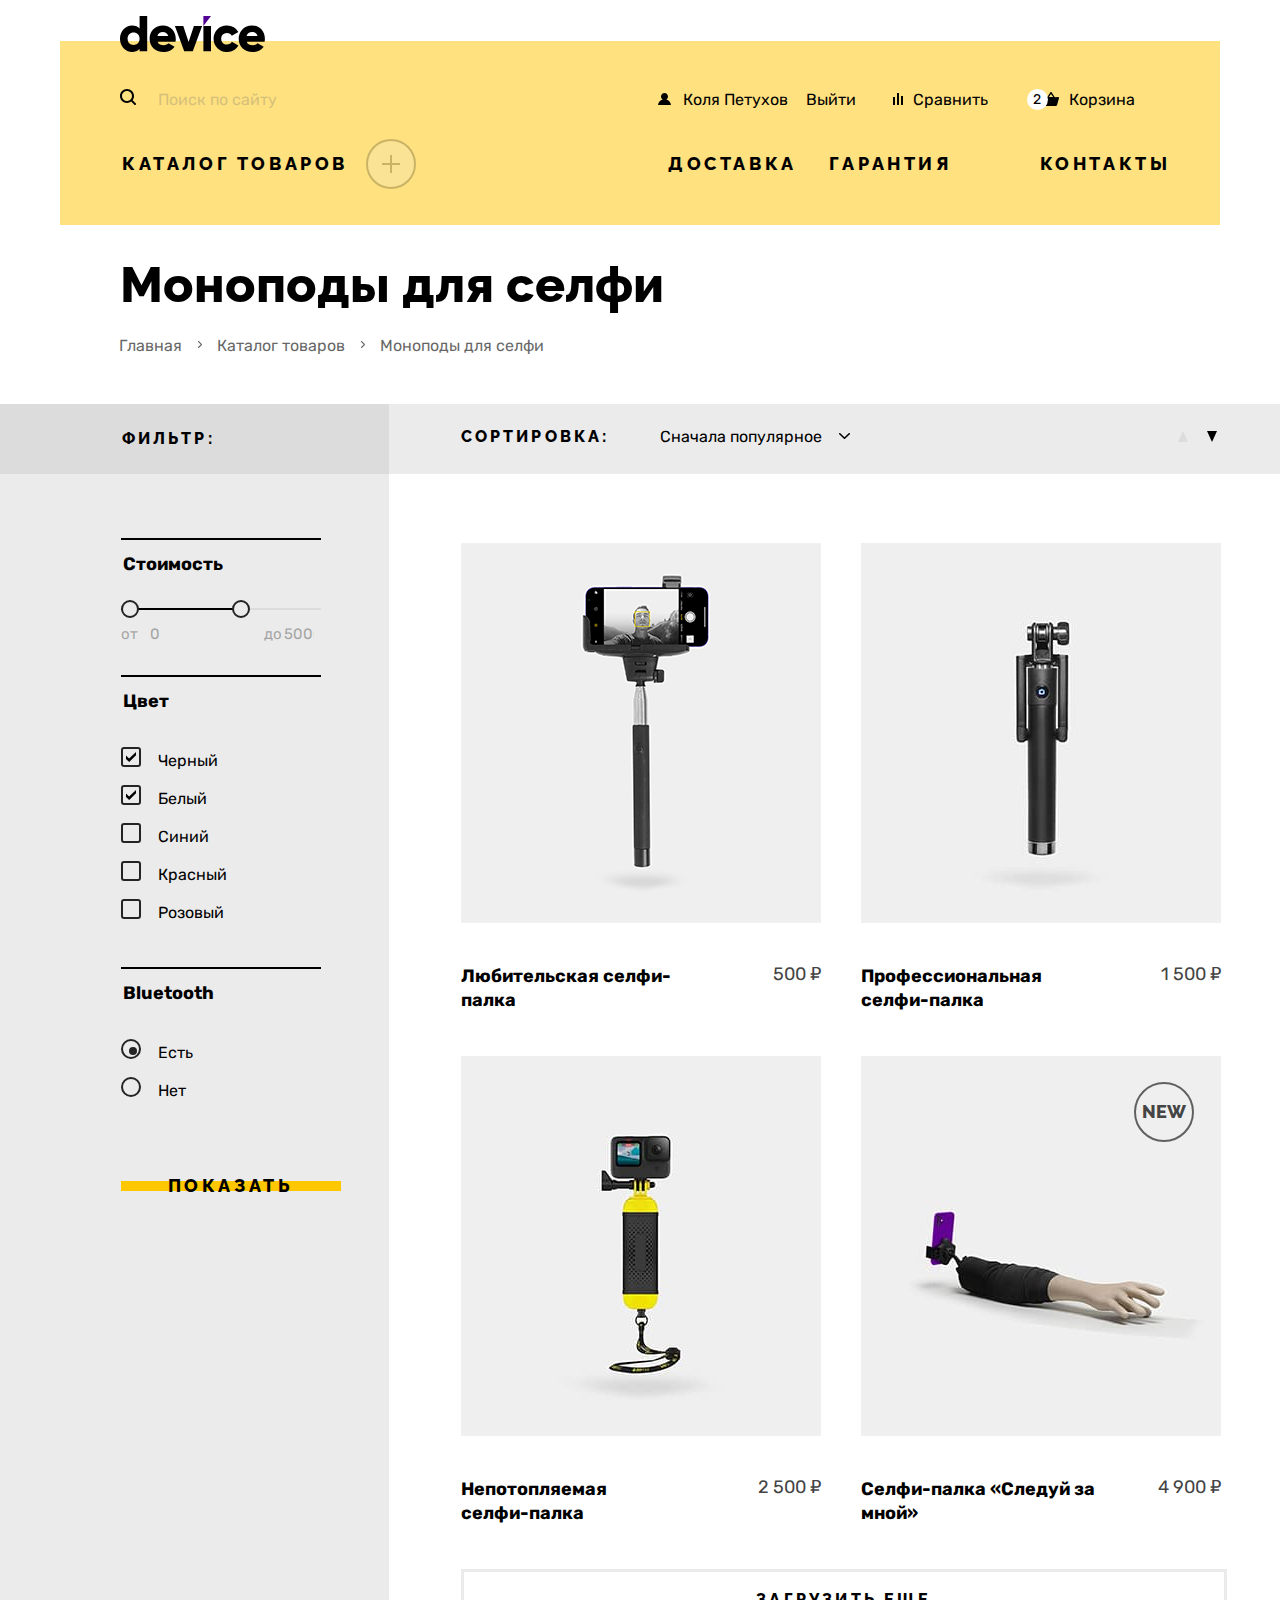
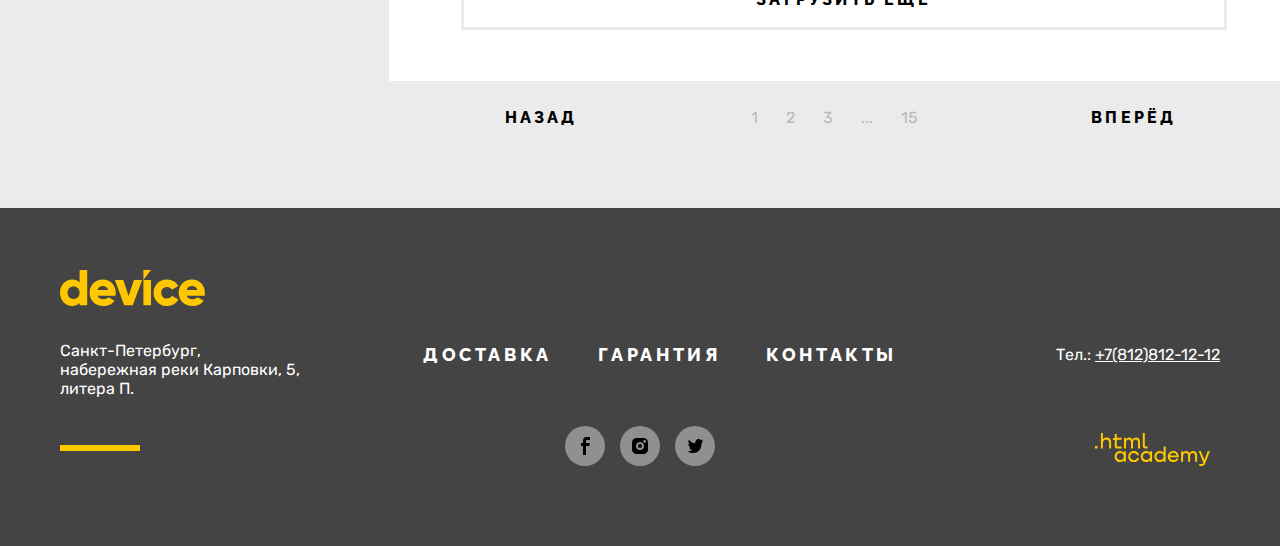
==== commit 1b4a93df: "9. Шлифовка" ====
--- a/catalog.html
+++ b/catalog.html
@@ -4,32 +4,35 @@
 <head>
   <meta charset="utf-8">
   <title>Device</title>
+  <link rel="icon" type="image/png" sizes="16x16" href="images/favicon.png">
   <link rel="stylesheet" href="css/styles.css">
 </head>
 
 <body>
   <!-- Шапка -->
   <header class="page-header">
-    <a class="page-header-link">
-      <img class="page-header-logo" alt="Логотип Device" src="images/header-logo.svg" width="145" height="36">
+    <a class="page-header-link" href="index.html">
+      <img class="page-header-logo" alt="Логотип Device." src="images/header-logo.svg" width="145" height="36">
     </a>
 
     <div class="header-top">
       <form class="header-form" action="https://echo.htmlacademy.ru" method="post">
         <label class="header-search-label">
-          <svg class="header-search search-icon" width="16" height="16" fill="none" xmlns="http://www.w3.org/2000/svg">
+          <svg class="header-search search-icon" width="16" height="16" fill="none" xmlns="http://www.w3.org/2000/svg"
+            role="img" aria-label="Поиск по сайту">
             <path
               d="M15.7 14.3L12.6 11.2C13.5 10 14 8.6 14 7C14 3.1 10.9 0 7 0C3.1 0 0 3.1 0 7C0 10.9 3.1 14 7 14C8.6 14 10 13.5 11.2 12.6L14.3 15.7C14.5 15.9 14.7 16 15 16C15.6 16 16 15.6 16 15C16 14.8 15.9 14.5 15.7 14.3ZM2 7C2 4.2 4.2 2 7 2C9.8 2 12 4.2 12 7C12 9.8 9.8 12 7 12C4.2 12 2 9.8 2 7Z"
               fill="black" />
           </svg>
         </label>
         <input class="header-search-input" type="text" name="search" id="search" placeholder="Поиск по сайту">
-        <button class="header-search-button" href="#">Найти</button>
+        <button class="header-search-button" type="button">Найти</button>
       </form>
 
       <a class="header-link header-user" href="#">
         <svg class="login-icon" width="13" height="12" viewBox="0 0 13 12" fill="none"
-          xmlns="http://www.w3.org/2000/svg">
+          xmlns="http://www.w3.org/2000/svg"
+          role="img" aria-label="ФИО пользователя">
           <path
             d="M0 12H13C12.8 9.4 10.9 7.2 8.3 6.5C9.3 5.9 10 4.8 10 3.5C10 1.6 8.4 0 6.5 0C4.6 0 3 1.6 3 3.5C3 4.8 3.7 5.9 4.7 6.5C2.1 7.2 0.2 9.4 0 12Z"
             fill="black" />
@@ -39,7 +42,8 @@
       <a class="header-link header-logout" href="#">Выйти</a>
       <a class="header-link header-compare" href="#">
         <svg class="compare-icon" width="10" height="12" viewBox="0 0 10 12" fill="none"
-          xmlns="http://www.w3.org/2000/svg">
+          xmlns="http://www.w3.org/2000/svg"
+          role="img" aria-label="Выйти">
           <path d="M6 0H4V12H6V0Z" fill="black" />
           <path d="M2 4H0V12H2V4Z" fill="black" />
           <path d="M10 3H8V12H10V3Z" fill="black" />
@@ -49,7 +53,8 @@
       <a class="header-link header-basket" href="#">
         <span class="basket-circle">2</span>
         <svg class="basket-icon" width="16" height="14" viewBox="0 0 16 14" fill="none"
-          xmlns="http://www.w3.org/2000/svg">
+          xmlns="http://www.w3.org/2000/svg"
+          role="img" aria-label="Корзина">
           <path
             d="M15.3 5L11.8 5.2L8.6 0.3C8.5 0.1 8.2 0 8 0C7.8 0 7.5 0.1 7.4 0.3L4.2 5.2H0.7C0.3 5.2 0 5.5 0 5.9C0 6 0 6 0 6.1L1.9 12.9C2.1 13.6 2.6 14 3.3 14H12.7C13.4 14 13.9 13.6 14.1 12.9L16 6C16 5.9 16 5.9 16 5.8C16 5.4 15.7 5 15.3 5ZM8 1.9L10.2 5.1H5.9L8 1.9Z"
             fill="black" />
@@ -62,11 +67,10 @@
             <li class="cart-item">
               <ul class="cart-item-list">
                 <li class="cart-item-item">
-                  <img class="cart-item-image" src="images/product-1-small.jpg" alt="Товар 1" width="41" height="43"
+                  <img class="cart-item-image" src="images/product-1-small.jpg" alt="Товар 1." width="41" height="43"
                     tabindex="0">
-                  <p class="cart-item-title">Любительская селфи-палка</p>
-                  <button type="button" class="cart-item-button">
-                    <img src="images/delete.svg" alt="Удалить товар" width="11" height="11">
+                  <a class="cart-item-title" href="#">Любительская селфи-палка</a>
+                  <button class="cart-item-button" type="button">
                     <span class="visually-hidden">Удалить из корзины</span>
                   </button>
                 </li>
@@ -75,11 +79,10 @@
             <li class="cart-item">
               <ul class="cart-item-list">
                 <li class="cart-item-item">
-                  <img class="cart-item-image" src="images/product-2-small.jpg" alt="Товар 1" width="41" height="43"
+                  <img class="cart-item-image" src="images/product-2-small.jpg" alt="Товар 2." width="41" height="43"
                     tabindex="0">
-                  <p class="cart-item-title">Профессиональная селфи-палка</p>
-                  <button type="button" class="cart-item-button">
-                    <img src="images/delete.svg" alt="Удалить товар" width="11" height="11">
+                  <a class="cart-item-title" href="#">Профессиональная селфи-палка</a>
+                  <button class="cart-item-button" type="button">
                     <span class="visually-hidden">Удалить из корзины</span>
                   </button>
                 </li>
@@ -91,53 +94,53 @@
           <p class="popover-total-item">Товаров: 2</p>
           <p class="popover-total-item">Сумма: 2000 ₽</p>
         </div>
-        <button class="popover-open-button">Открыть корзину</button>
+        <a class="popover-open-button" href="#">Открыть корзину</a>
       </div>
-
-      <nav class="navigation-main">
-        <div class="navigation-catalog">
-          <a class="catalog-link" href="#">Каталог товаров</a>
-          <ul class="subcatalog-list">
-            <li class="subcatalog-item">
-              <a class="subcatalog-link" href="">Виртуальная реальность</a>
-            </li>
-            <li class="subcatalog-item">
-              <a class="subcatalog-link" href="">Моноподы для cелфи</a>
-            </li>
-            <li class="subcatalog-item">
-              <a class="subcatalog-link" href="">Экшн-камеры</a>
-            </li>
-            <li class="subcatalog-item">
-              <a class="subcatalog-link" href="">Фитнес-браслеты</a>
-            </li>
-            <li class="subcatalog-item">
-              <a class="subcatalog-link" href="">Умные часы</a>
-            </li>
-            <li class="subcatalog-item">
-              <a class="subcatalog-link" href="">Квадрокоптеры</a>
-            </li>
-          </ul>
-          <a class="navigation-button">
-            <span class="visually-hidden">Плюс</span>
-          </a>
-        </div>
-
-        <ul class="navigation-list">
-          <li class="navigation-item">
-            <a class="navigation-link delivery-link" href="delivery.html">Доставка</a>
-          </li>
-          <li class="navigation-item">
-            <a class="navigation-link garanty-link" href="guarantee.html">Гарантия</a>
-          </li>
-          <li class="navigation-item">
-            <a class="navigation-link contacts-link" href="contacts.html">Контакты</a>
+    </div>
+
+    <nav class="navigation-main">
+      <div class="navigation-catalog">
+        <a class="catalog-link" href="#">Каталог товаров</a>
+        <ul class="subcatalog-list">
+          <li class="subcatalog-item">
+            <a class="subcatalog-link" href="#">Виртуальная реальность</a>
+          </li>
+          <li class="subcatalog-item">
+            <a class="subcatalog-link" href="#">Моноподы для cелфи</a>
+          </li>
+          <li class="subcatalog-item">
+            <a class="subcatalog-link" href="#">Экшн-камеры</a>
+          </li>
+          <li class="subcatalog-item">
+            <a class="subcatalog-link" href="#">Фитнес-браслеты</a>
+          </li>
+          <li class="subcatalog-item">
+            <a class="subcatalog-link" href="#">Умные часы</a>
+          </li>
+          <li class="subcatalog-item">
+            <a class="subcatalog-link" href="#">Квадрокоптеры</a>
           </li>
         </ul>
-      </nav>
-    </div>
+        <button class="navigation-button" type="button">
+          <span class="visually-hidden">Плюс</span>
+        </button>
+      </div>
+
+      <ul class="navigation-list">
+        <li class="navigation-item">
+          <a class="navigation-link delivery-link" href="delivery.html">Доставка</a>
+        </li>
+        <li class="navigation-item">
+          <a class="navigation-link garanty-link" href="guarantee.html">Гарантия</a>
+        </li>
+        <li class="navigation-item">
+          <a class="navigation-link contacts-link" href="contacts.html">Контакты</a>
+        </li>
+      </ul>
+    </nav>
   </header>
 
-  <main class="main-inner">
+  <main class="main-container main-inner">
     <header class="inner-header">
       <h1 class="inner-header-title">Моноподы для селфи</h1>
       <ul class="breadcrumbs">
@@ -162,7 +165,7 @@
             <legend class="catalog-filter-subtitle">Стоимость</legend>
             <div class="range">
               <div class="range-scale">
-                <div class="range-bar" style="width: 119px">
+                <div class="range-bar">
                   <button class="range-toggle toggle-min" type="button">
                     <span class="visually-hidden">Изменить минимальную цену</span>
                   </button>
@@ -180,6 +183,7 @@
                   до <input class="range-input" type="number" value="5000" name="max-price">
                 </label>
               </div>
+            </div>
           </fieldset>
 
           <fieldset class="catalog-filter-group">
@@ -258,7 +262,7 @@
         <!-- Сортировка -->
         <div class="sorting-container">
           <h2 class="catalog-sorting-title">Сортировка:</h2>
-          <form class="catalog-sorting-form">
+          <form class="catalog-sorting-form" action="https://echo.htmlacademy.ru" method="post">
             <select class="select-control" id="sorting" name="sorting">
               <option value="popular">Сначала популярное</option>
               <option value="cheap">Сначала дешёвое</option>
@@ -267,10 +271,10 @@
             <button class="visually-hidden" type="submit">Отсортировать продукты</button>
           </form>
           <a class="sorting-button button-up" href="#">
-            <span class="visually-hidden">Вверх </span>
+            <span class="visually-hidden">Отсортировать продукты вверх.</span>
           </a>
           <a class="sorting-button button-down" href="#">
-            <span class="visually-hidden">Вниз </span>
+            <span class="visually-hidden">Отсортировать продукты вниз.</span>
           </a>
         </div>
 
@@ -280,7 +284,7 @@
             <li class="product-card">
               <div class="product-card-wrapper">
                 <img class="product-card-image" src="images/products/product-1.jpg" alt="" width="360" height="380">
-                <a class="button product-card-link" href="">Подробнее</a>
+                <a class="button product-card-link" href="#">Подробнее</a>
               </div>
               <h3 class="product-card-title">Любительская селфи-палка</h3>
               <span class="product-card-price">500 ₽</span>
@@ -288,31 +292,29 @@
             <li class="product-card">
               <div class="product-card-wrapper">
                 <img class="product-card-image" src="images/products/product-2.jpg" alt="" width="360" height="380">
-                <a class="button product-card-link" href="">Подробнее</a>
-              </div>
-              <h3 class="product-card-title">Профессиональная селфи-палка</h3>
-              <span class="product-card-price">1 500 ₽</ы>
+                <a class="button product-card-link" href="#">Подробнее</a>
+              </div>
+              <h3 class="product-card-title">Профессиональная<br> селфи-палка</h3>
+              <span class="product-card-price">1 500 ₽</span>
             </li>
             <li class="product-card">
               <div class="product-card-wrapper">
                 <img class="product-card-image" src="images/products/product-3.jpg" alt="" width="360" height="380">
-                <a class="button product-card-link" href="">Подробнее</a>
-              </div>
-              <h3 class="product-card-title">Непотопляемая селфи-палка</h3>
+                <a class="button product-card-link" href="#">Подробнее</a>
+              </div>
+              <h3 class="product-card-title">Непотопляемая<br> селфи-палка</h3>
               <span class="product-card-price">2 500 ₽</span>
             </li>
             <li class="product-card">
               <div class="product-card-wrapper">
                 <img class="product-card-image" src="images/products/product-4.jpg" alt="" width="360" height="380">
-                <a class="button product-card-link" href="">Подробнее</a>
+                <a class="button product-card-link" href="#">Подробнее</a>
               </div>
               <h3 class="product-card-title">Селфи-палка «Следуй за мной»</h3>
               <span class="product-card-price">4 900 ₽</span>
             </li>
           </ul>
-          <button class="show-more" type="button">
-            <span class="show-more-text">Загрузить еще</span>
-          </button>
+          <a class="show-more" href="#">Загрузить еще</a>
         </div>
 
         <!-- Пагинация -->
@@ -348,7 +350,7 @@
     <div class="footer-container">
       <section class="footer-address">
         <h2 class="visually-hidden">Контакты</h2>
-        <img class="page-footer-logo" alt="Логотип Device" src="images/footer-logo.svg" width="145" height="36">
+        <img class="page-footer-logo" alt="Логотип Device." src="images/footer-logo.svg" width="145" height="36">
         <address class="footer-contacts-address">
           <p class="footer-address-text">Санкт-Петербург, набережная
             реки Карповки, 5, литера П.</p>
@@ -375,7 +377,7 @@
               <svg width="9" height="18" viewBox="0 0 9 18" xmlns="http://www.w3.org/2000/svg">
                 <path d="M6.5 3H9V0H5.6C2.8 0 2 1.7 2 4.2V6H0V9H2V18H5V9H8.3L8.9 6H5V4.5C5 3.7 5.3 3 6.5 3Z" />
               </svg>
-              <span class="visually-hidden">Фейсбук</span>
+              <span class="visually-hidden">Фейсбук.</span>
             </a>
           </li>
           <li class="footer-social-item">
@@ -386,7 +388,7 @@
                 <path
                   d="M14.7 1.3C13.8 0.4 12.7 0 11.3 0H4.7C1.9 0 0 1.9 0 4.7V11.3C0 12.7 0.4 13.9 1.4 14.7C2.3 15.6 3.4 16 4.7 16H11.3C12.7 16 13.9 15.6 14.7 14.7C15.5 13.8 16 12.7 16 11.3V4.7C16 3.3 15.6 2.1 14.7 1.3ZM8 12.1C5.8 12.1 3.9 10.3 3.9 8C3.9 5.7 5.8 3.9 8 3.9C10.2 3.9 12.1 5.7 12.1 8C12.1 10.3 10.2 12.1 8 12.1ZM12.6 4.7C11.9 4.7 11.3 4.2 11.3 3.4C11.3 2.6 11.8 2.1 12.6 2.1C13.3 2.1 13.9 2.7 13.9 3.4C13.9 4.1 13.3 4.7 12.6 4.7Z" />
               </svg>
-              <span class="visually-hidden">Инстаграм</span>
+              <span class="visually-hidden">Инстаграм.</span>
             </a>
           </li>
           <li class="footer-social-item">
@@ -403,7 +405,7 @@
                 </defs>
               </svg>
 
-              <span class="visually-hidden">Твиттер</span>
+              <span class="visually-hidden">Твиттер.</span>
             </a>
           </li>
         </ul>
@@ -442,10 +444,11 @@
             <path
               d="M109.4 27.0001L105.8 18.1001H103.6L108.4 29.7001C108.1 30.6001 107.7 30.9001 106.7 30.9001H104.2V32.9001H106.7C108.5 32.9001 109.5 32.1001 110.2 30.3001L114.9 18.1001H112.8L109.4 27.0001Z" />
           </svg>
+          <span class="visually-hidden">Ссылка в htmlacademy.</span>
         </a>
       </section>
     </div>
   </footer>
 </body>
 
-</html>+</html>
--- a/css/styles.css
+++ b/css/styles.css
@@ -2,7 +2,7 @@
   font-family: "Raleway";
   font-style: normal;
   font-weight: 400;
-  src: url("../fonts/raleway-800.woff2") format("woff2");
+  src: url("../fonts/raleway/raleway-800.woff2") format("woff2");
   font-display: swap;
 }
 
@@ -10,7 +10,7 @@
   font-family: "Rubik";
   font-style: normal;
   font-weight: 400;
-  src: url("../fonts/rubik-400.woff2") format("woff2");
+  src: url("../fonts/rubik/rubik-400.woff2") format("woff2");
   font-display: swap;
 }
 
@@ -18,7 +18,7 @@
   font-family: "Rubik";
   font-style: normal;
   font-weight: 700;
-  src: url("../fonts/rubik-700.woff2") format("woff2");
+  src: url("../fonts/rubik/rubik-700.woff2") format("woff2");
   font-display: swap;
 }
 
@@ -26,7 +26,7 @@
   font-family: "Rubik";
   font-style: normal;
   font-weight: 800;
-  src: url("../fonts/rubik-800.woff2") format("woff2");
+  src: url("../fonts/rubick/rubik-800.woff2") format("woff2");
   font-display: swap;
 }
 
@@ -67,7 +67,7 @@
   text-align: center;
   color: #000000;
   background-color: transparent;
-  background-image: linear-gradient( to bottom, transparent 40%, #ffc700 20%, #ffc700 60%, transparent 20%);
+  background-image: linear-gradient(to bottom, transparent 40%, #ffc700 20%, #ffc700 60%, transparent 20%);
   text-decoration: none;
   text-transform: uppercase;
   cursor: pointer;
@@ -85,7 +85,7 @@
 
 .button:focus {
   outline: none;
-  background-image: linear-gradient( to bottom, transparent 40%, #af4fff 20%, #af4fff 60%, transparent 20%);
+  background-image: linear-gradient(to bottom, transparent 40%, #af4fff 20%, #af4fff 60%, transparent 20%);
 }
 
 .button:active {
@@ -100,24 +100,22 @@
   width: 1160px;
   margin: 0 auto;
   color: #000000;
-  background-image: linear-gradient(to top, #ffe17f 83%, #ffffff 7%);
-  padding-bottom: 11px;
+  background-image: linear-gradient(to top, #ffe17f 82%, #ffffff 7%);
 }
 
 .page-header-link {
   display: inline-block;
-  margin: 17px auto 35px 60px;
+  margin: 16px auto 18px 60px;
 }
 
 .header-top {
   display: flex;
+  flex-wrap: wrap;
   align-items: center;
-  flex-wrap: wrap;
   width: 1070px;
   min-height: 20px;
   margin-left: 44px;
   margin-right: 72px;
-  margin-bottom: 29px;
   position: relative;
 }
 
@@ -125,8 +123,7 @@
   display: flex;
   align-items: center;
   box-sizing: border-box;
-  width: 532px;
-  margin-right: 24px;
+  width: 534px;
 }
 
 .header-form:hover .header-search-input::placeholder {
@@ -138,12 +135,14 @@
   border-radius: 20px;
 }
 
-.header-search-input:focus-within~.header-search-button {
+.header-search-input:focus-within ~ .header-search-button {
   outline: 2px solid #000000;
   visibility: visible;
 }
 
-.header-search:focus, .header-search-input:focus, .header-search-button:focus {
+.header-search:focus,
+.header-search-input:focus,
+.header-search-button:focus {
   outline: none;
 }
 
@@ -179,7 +178,7 @@
   opacity: 0.3;
 }
 
-.header-search-input:active~.header-search-button {
+.header-search-input:active ~ .header-search-button {
   visibility: visible;
 }
 
@@ -192,7 +191,7 @@
   padding-bottom: 11px;
   outline: 2px solid #000000;
   box-sizing: border-box;
-  border-radius: 0px 20px 20px 0px;
+  border-radius: 0 20px 20px 0;
   background: #ffe17f;
   border: none;
 }
@@ -200,25 +199,25 @@
 .header-search-button:hover {
   background-color: #000000;
   color: #ffffff;
-  border-radius: 0px 20px 20px 0px;
+  border-radius: 0 20px 20px 0;
 }
 
 .header-form:focus .header-search-button {
   outline: 2px solid #af4fff;
   box-sizing: border-box;
-  border-radius: 0px 20px 20px 0px;
+  border-radius: 0 20px 20px 0;
 }
 
 .header-form:active .header-search-button {
   outline: 2px solid #000000;
   box-sizing: border-box;
-  border-radius: 0px 20px 20px 0px;
+  border-radius: 0 20px 20px 0;
 }
 
 .header-search-button:active {
   background-color: #000000;
   color: #444444;
-  border-radius: 0px 20px 20px 0px;
+  border-radius: 0 20px 20px 0;
 }
 
 .header-login {
@@ -226,7 +225,7 @@
   margin-right: auto;
   display: flex;
   justify-content: center;
-  text-shadow: 0px 4px 4px rgba(0, 0, 0, 0.25);
+  text-shadow: 0 4px 4px rgba(0, 0, 0, 0.25);
 }
 
 .login-icon {
@@ -236,19 +235,20 @@
 .header-user {
   width: 133px;
   margin-left: 20px;
+  display: flex;
+  flex-wrap: wrap;
 }
 
 .header-logout {
-  width: 50px;
+  min-width: 50px;
   padding: 10px 10px 10px 10px;
   margin-left: 5px;
 }
 
 .header-compare {
-  width: 136px;
-  margin-right: 14px;
-  margin-left: 5px;
-  display: flex;
+  width: 149px;
+  display: flex;
+  flex-wrap: wrap;
   justify-content: center;
 }
 
@@ -273,17 +273,18 @@
 .header-basket {
   width: 131px;
   display: flex;
+  flex-wrap: wrap;
   justify-content: center;
 }
 
-.header-basket:hover+.popover {
+.header-basket:hover + .popover {
   display: block;
 }
 
 .basket-circle {
   display: block;
-  width: 21px;
-  height: 21px;
+  min-width: 21px;
+  min-height: 21px;
   line-height: 21px;
   border-radius: 50%;
   font-size: 14px;
@@ -311,7 +312,7 @@
   color: #ffffff;
   background: #000000;
   min-height: 186px;
-  box-shadow: 0px 10px 0px rgba(0, 0, 0, 0.1);
+  box-shadow: 0 10px 0 rgba(0, 0, 0, 0.1);
 }
 
 .popover::before {
@@ -330,7 +331,8 @@
   height: 100%;
 }
 
-.cart-items-list, .cart-item-list {
+.cart-items-list,
+.cart-item-list {
   list-style-type: none;
   margin: 0;
   padding: 0;
@@ -351,12 +353,17 @@
   font-size: 16px;
   line-height: 20px;
   margin: 0;
+  text-decoration: none;
+  color: #ffffff;
 }
 
 .cart-item-button {
   border: none;
   background-color: transparent;
   padding: 0;
+  background-image: url("../images/delete.svg");
+  width: 10px;
+  height: 10px;
 }
 
 .popover-total {
@@ -379,11 +386,14 @@
   font-weight: 800;
   font-size: 18px;
   line-height: 21px;
-  text-align: center;
   letter-spacing: 0.2em;
   text-transform: uppercase;
   color: #000000;
   border: none;
+  display: flex;
+  align-items: center;
+  justify-content: center;
+  text-decoration: none;
 }
 
 .cart-item-item:hover {
@@ -391,28 +401,24 @@
 }
 
 .popover-open-button:hover {
-  background: #FFE17F;
+  background: #ffe17f;
 }
 
 .cart-item-image:focus {
-  outline: 5px solid #AF4FFF;
-}
-
-.cart-item-image:focus+.cart-item-title {
-  color: #AF4FFF;
+  outline: 5px solid #af4fff;
+}
+
+.cart-item-image:focus + .cart-item-title {
+  color: #af4fff;
 }
 
 .cart-item-button:focus {
-  outline: none;
-}
-
-.cart-item-button:focus img {
-  outline: 2px solid #AF4FFF;
+  outline: 2px solid #af4fff;
   border-radius: 50%;
 }
 
 .popover-open-button:focus {
-  outline: 5px solid #AF4FFF;
+  outline: 5px solid #af4fff;
 }
 
 .cart-item-item:active {
@@ -421,25 +427,28 @@
 }
 
 .popover-open-button:active {
-  background: #FFE17F;
+  background: #ffe17f;
   opacity: 0.3;
   outline: none;
 }
 
 .navigation-main {
   display: flex;
-  flex-wrap: wrap;
   align-items: center;
   width: 1080px;
-  margin-left: 40px;
-  margin-right: 78px;
+  margin-top: 20px;
+  margin-bottom: 36px;
+  margin-left: 44px;
+  margin-right: 72px;
 }
 
 .navigation-catalog {
   display: flex;
+  flex-wrap: wrap;
   align-items: center;
   margin-right: auto;
   position: relative;
+  width: 314px;
 }
 
 .navigation-catalog:hover .subcatalog-list {
@@ -461,7 +470,9 @@
   background: #ffe17f;
 }
 
-.subcatalog-item:nth-child(1), .subcatalog-item:nth-child(2), .subcatalog-item:nth-child(3) {
+.subcatalog-item:nth-child(1),
+.subcatalog-item:nth-child(2),
+.subcatalog-item:nth-child(3) {
   grid-column: 2 / 3;
 }
 
@@ -488,8 +499,11 @@
   color: #000000;
 }
 
-.catalog-link, .delivery-link, .garanty-link, .contacts-link {
-  padding: 14px 20px 15px 20px;
+.catalog-link,
+.delivery-link,
+.garanty-link,
+.contacts-link {
+  padding: 14px 18px 15px 18px;
 }
 
 .navigation-list {
@@ -498,6 +512,7 @@
   flex-wrap: wrap;
   margin: 0;
   padding: 0;
+  width: 534px;
 }
 
 .navigation-button {
@@ -531,10 +546,12 @@
   border: 1px solid #000000;
 }
 
-.navigation-link, .catalog-link {
+.navigation-link,
+.catalog-link {
   line-height: 21px;
   font-weight: 800;
   text-align: center;
+  letter-spacing: 0.2em;
   color: inherit;
   background-color: inherit;
   text-decoration: none;
@@ -555,6 +572,7 @@
 
 .navigation-catalog:hover .navigation-button {
   opacity: 1;
+  background-color: #ffe17f;
 }
 
 .navigation-catalog:hover .navigation-button::before {
@@ -566,7 +584,8 @@
   visibility: visible;
 }
 
-.navigation-link:focus, .catalog-link:focus {
+.navigation-link:focus,
+.catalog-link:focus {
   outline: 2px solid #af4fff;
   border-radius: 25px;
 }
@@ -585,11 +604,13 @@
 }
 
 .garanty-link {
-  margin-left: 30px;
+  margin-left: -4px;
+  margin-right: 6px;
 }
 
 .contacts-link {
-  margin-left: 62px;
+  margin-left: 46px;
+  margin-right: -7px;
 }
 
 /* Slider */
@@ -603,8 +624,9 @@
   margin: 0 auto;
   display: flex;
   justify-content: space-between;
-  background-image: linear-gradient(to top, #ffffff 75%, #ffe17f 25%);
+  background-image: linear-gradient(to top, #ffffff 73%, #ffe17f 25%);
   position: relative;
+  margin-top: -36px;
 }
 
 .slider-close {
@@ -629,7 +651,7 @@
 }
 
 .slider-button {
-  width: 40px;
+  width: 56px;
   height: 80px;
   color: #000000;
   background-color: #ffffff;
@@ -670,12 +692,13 @@
   display: flex;
   justify-content: space-between;
   line-height: 21px;
+  margin-bottom: 54px;
 }
 
 .slider-pagination {
   position: absolute;
-  top: 348px;
-  right: 60px;
+  top: 350px;
+  right: 52px;
   display: flex;
   flex-wrap: wrap;
   justify-content: center;
@@ -685,7 +708,7 @@
 }
 
 .slider-pagination-item {
-  margin: 0 4px;
+  margin: 0 10px;
 }
 
 .slider-pagination-button {
@@ -721,8 +744,8 @@
 .slider-number {
   display: flex;
   justify-content: flex-end;
-  padding-right: 39px;
-  padding-top: 55px;
+  padding-right: 36px;
+  padding-top: 30px;
   font-family: "Rubik", sans-serif;
   font-weight: 800;
   font-size: 180px;
@@ -733,8 +756,8 @@
   font-weight: 800;
   font-size: 50px;
   line-height: 50px;
-  margin-top: -60px;
-  margin-bottom: 19px;
+  margin-top: -42px;
+  margin-bottom: 28px;
 }
 
 .slider-description {
@@ -743,12 +766,8 @@
   font-size: 18px;
   line-height: 30px;
   margin: 0;
-  margin-bottom: 30px;
+  margin-bottom: 36px;
   color: #444444;
-}
-
-.advantages-pagination {
-  margin-bottom: 70px;
 }
 
 .slider-characteristics {
@@ -759,28 +778,22 @@
 }
 
 .slider-characteristics-range {
+  font-family: "Rubik", sans-serif;
+  font-size: 36px;
+  line-height: 30px;
   margin: 0;
   padding: 0;
   width: 160px;
-  height: 52px;
+  min-height: 40px;
   display: block;
-}
-
-.slider-characteristics-name {
-  margin: 0;
-  color: #444444;
 }
 
 .slider-characteristics-name {
   font-family: "Rubik", sans-serif;
   font-size: 16px;
   line-height: 30px;
-}
-
-.slider-characteristics-range {
-  font-family: "Rubik", sans-serif;
-  font-size: 36px;
-  line-height: 30px;
+  margin: 0;
+  color: #444444;
 }
 
 /* Categories */
@@ -801,7 +814,7 @@
 }
 
 .categories-item {
-  width: 160px;
+  width: 164px;
 }
 
 .categories-link {
@@ -809,36 +822,70 @@
   font-weight: 800;
   text-align: center;
   color: inherit;
-  background-color: inherit;
   text-decoration: none;
   text-transform: uppercase;
   display: flex;
   justify-content: center;
   align-items: center;
-  background: #ffe17f;
+  background-color: #ffe17f;
   width: 160px;
   height: 160px;
+  margin-bottom: 34px;
+}
+
+.reality {
+  background-image: url("../images/categories/reality.svg");
+  background-repeat: no-repeat;
+  background-position: 50% 50%;
 }
 
 .monopod {
+  background-image: url("../images/categories/monopod.svg");
+  background-repeat: no-repeat;
+  background-position: 50% 50%;
   align-items: flex-end;
+}
+
+.camera {
+  background-image: url("../images/categories/camera.svg");
+  background-repeat: no-repeat;
+  background-position: 50% 50%;
+}
+
+.bracelet {
+  background-image: url("../images/categories/bracelet.svg");
+  background-repeat: no-repeat;
+  background-position: 50% 50%;
+}
+
+.watch {
+  background-image: url("../images/categories/watch.svg");
+  background-repeat: no-repeat;
+  background-position: 50% 50%;
+}
+
+.quadcopter {
+  background-image: url("../images/categories/quadcopter.svg");
+  background-repeat: no-repeat;
+  background-position: 50% 50%;
 }
 
 .categories-title {
   font-weight: 800;
   font-size: 18px;
   line-height: 24px;
+  margin: 0;
 }
 
 .categories-link:hover {
-  background: #ffc700;
+  background-color: #ffc700;
 }
 
 .categories-link:focus {
   outline: 5px solid #af4fff;
 }
 
-.categories-link:focus+p {
+.categories-link:focus + p {
   color: #af4fff;
 }
 
@@ -861,13 +908,13 @@
 
 .services {
   margin: 0 auto;
-  background-image: linear-gradient(to top, #ebebeb 70%, #ffffff 12%);
+  background-image: linear-gradient(to top, #ebebeb 72%, #ffffff 12%);
 }
 
 .services-container {
-  width: 1094px;
-  padding-top: 70px;
-  padding-bottom: 69px;
+  width: 1160px;
+  padding-top: 84px;
+  padding-bottom: 132px;
   display: flex;
   margin: 0 auto;
   position: relative;
@@ -876,8 +923,8 @@
 .services-container::after {
   content: "";
   position: absolute;
-  top: 0px;
-  bottom: 40px;
+  top: 14px;
+  bottom: 56px;
   width: 0;
   border-right: 5px solid #000000;
 }
@@ -897,16 +944,15 @@
 }
 
 .delivery {
-  margin-top: 10px;
-  margin-bottom: 30px;
+  margin-bottom: 18px;
 }
 
 .garanty {
-  margin-bottom: 45px;
+  margin-bottom: 14px;
 }
 
 .tab-content {
-  width: 814x;
+  width: 814px;
   display: flex;
 }
 
@@ -917,6 +963,7 @@
   margin: 0;
   padding-left: 120px;
   width: 560px;
+  margin-bottom: 30px;
 }
 
 .tab-content-text {
@@ -926,6 +973,31 @@
   padding-left: 120px;
   width: 497px;
   color: #444444;
+  margin: 0;
+}
+
+.tab-content-delivery {
+  background-image: url("../images/delivery.svg");
+  background-repeat: no-repeat;
+  background-position: 50% 50%;
+  width: 136px;
+  height: 164px;
+}
+
+.tab-content-garanty {
+  background-image: url("../images/garanty.svg");
+  background-repeat: no-repeat;
+  background-position: 50% 50%;
+  width: 136px;
+  height: 164px;
+}
+
+.tab-content-credit {
+  background-image: url("../images/credit.svg");
+  background-repeat: no-repeat;
+  background-position: 50% 50%;
+  width: 136px;
+  height: 164px;
 }
 
 .tab-container-close {
@@ -946,7 +1018,9 @@
   color: #ffe17f;
 }
 
-.current-button:hover, .current-button:focus, .current-button:active {
+.current-button:hover,
+.current-button:focus,
+.current-button:active {
   background-color: #000000;
   background-image: none;
   opacity: 1;
@@ -962,19 +1036,22 @@
 }
 
 .company-title-container {
-  background: #ebebeb;
-  display: flex;
-  justify-content: space-between;
+  background: #f0f0f0;
+  display: flex;
   align-items: center;
 }
 
 .company-image-container {
-  background: #ffe17f;
+  background-color: #ffe17f;
   width: 125px;
   height: 100px;
-  display: flex;
-  justify-content: center;
-  align-items: center;
+  margin-right: 194px;
+}
+
+.company-image {
+  background-image: url("../images/order.svg");
+  background-repeat: no-repeat;
+  background-position: 50% 50%;
 }
 
 .company-title {
@@ -984,13 +1061,16 @@
   text-align: center;
   text-transform: uppercase;
   background-color: #f0f0f0;
+  letter-spacing: 0.2em;
+  margin-right: auto;
+  width: 910px;
 }
 
 .company-container {
   width: 1160px;
   margin: 0 auto;
   padding-top: 56px;
-  padding-bottom: 87px;
+  padding-bottom: 72px;
   display: flex;
   justify-content: space-between;
 }
@@ -1002,13 +1082,13 @@
   width: 40px;
   height: 40px;
   border-radius: 50%;
-  opacity: 0.2;
   box-sizing: border-box;
   margin-right: 33px;
-  background-color: #f0f0f0;
-}
-
-.company-title-container:hover .company-image-container, .company-title-container:active .company-image-container {
+  background: rgba(220, 220, 220, 0.5);
+}
+
+.company-title-container:hover .company-image-container,
+.company-title-container:active .company-image-container {
   background: #ffc700;
 }
 
@@ -1038,7 +1118,17 @@
   font-size: 50px;
   line-height: 50px;
   margin-top: 0;
-  margin-bottom: 26px;
+  margin-bottom: 46px;
+  position: relative;
+}
+
+.about-title::before {
+  content: "";
+  position: absolute;
+  left: 0;
+  top: -46px;
+  width: 74px;
+  border: 3px solid #000000;
 }
 
 .about-text {
@@ -1046,7 +1136,7 @@
   font-size: 18px;
   line-height: 30px;
   margin: 0;
-  margin-bottom: 42px;
+  margin-bottom: 30px;
   color: #444444;
 }
 
@@ -1073,7 +1163,17 @@
   font-size: 50px;
   line-height: 50px;
   margin-top: 0;
-  margin-bottom: 26px;
+  margin-bottom: 46px;
+  position: relative;
+}
+
+.contacts-title::before {
+  content: "";
+  position: absolute;
+  left: 0;
+  top: -46px;
+  width: 74px;
+  border: 3px solid #000000;
 }
 
 .contacts-text {
@@ -1081,18 +1181,27 @@
   font-size: 18px;
   line-height: 30px;
   color: #444444;
+  margin: 0;
+  margin-bottom: 30px;
 }
 
 .about-name {
   font-family: "Rubik", sans-serif;
   font-weight: bold;
   line-height: 20px;
+  margin-left: 14px;
 }
 
 .contacts-subtitle {
   font-family: "Rubik", sans-serif;
   font-weight: bold;
   font-size: 24px;
+  margin: 0;
+  margin-bottom: 16px;
+}
+
+.contacts-address {
+  margin-bottom: 30px;
 }
 
 .contacts-address-text {
@@ -1100,6 +1209,7 @@
   font-style: normal;
   font-weight: normal;
   color: #444444;
+  margin: 0;
 }
 
 .contacts-address-phone {
@@ -1118,6 +1228,7 @@
   margin: 0;
   padding: 0;
   list-style-type: none;
+  margin-bottom: 52px;
 }
 
 .contacts-schedule-item {
@@ -1137,13 +1248,13 @@
   width: 1160px;
   margin: 0 auto;
   padding-top: 75px;
-  padding-bottom: 134px;
+  padding-bottom: 130px;
 }
 
 .newsletter-block {
   display: flex;
   justify-content: space-between;
-  margin-bottom: 40px;
+  margin-bottom: 60px;
 }
 
 .newsletter-title {
@@ -1161,11 +1272,13 @@
   color: #444444;
   margin: 0;
   width: 560px;
+  padding-top: 10px;
 }
 
 .newsletter-form {
   display: flex;
   align-items: center;
+  width: 1160px;
 }
 
 .newsletter-email {
@@ -1176,6 +1289,7 @@
 }
 
 .newsletter-field {
+  font-family: "Rubik", sans-serif;
   width: 600px;
   background: #f0f0f0;
   border: none;
@@ -1211,6 +1325,7 @@
 }
 
 .newsletter-button {
+  font-family: "Raleway", sans-serif;
   font-weight: 800;
   font-size: 18px;
   line-height: 21px;
@@ -1222,6 +1337,7 @@
   padding: 14px 20px;
   margin-right: auto;
   z-index: 1;
+  width: 260px;
 }
 
 .newsletter-button:hover {
@@ -1240,6 +1356,10 @@
   color: #444444;
   border: 3px solid #000000;
   outline: none;
+}
+
+.newsletter-free-container {
+  width: 150px;
 }
 
 .newsletter-free {
@@ -1280,14 +1400,14 @@
 .footer-address::after {
   content: "";
   position: absolute;
-  left: 0px;
-  bottom: 28px;
-  width: 80px;
-  border: 7px solid #ffc700;
+  left: 0;
+  bottom: 34px;
+  width: 74px;
+  border: 3px solid #ffc700;
 }
 
 .page-footer-logo {
-  margin-bottom: 35px;
+  margin-bottom: 26px;
 }
 
 .footer-address-text {
@@ -1300,7 +1420,7 @@
 
 .footer-social {
   width: 514px;
-  padding-top: 80px;
+  padding-top: 60px;
 }
 
 .footer-navigation-list {
@@ -1309,9 +1429,8 @@
   flex-wrap: wrap;
   margin: 0;
   padding: 0;
-  display: flex;
   justify-content: space-between;
-  padding-bottom: 63px;
+  padding-bottom: 46px;
   font-weight: 800;
   font-size: 18px;
   line-height: 21px;
@@ -1353,7 +1472,8 @@
   color: #ffc700;
 }
 
-.footer-navigation-link:focus, .catalog-link:focus {
+.footer-navigation-link:focus,
+.catalog-link:focus {
   outline: 2px solid #af4fff;
   border-radius: 25px;
 }
@@ -1365,7 +1485,6 @@
 
 .footer-social-list {
   display: flex;
-  justify-content: center;
   flex-wrap: wrap;
   margin: 0;
   padding: 0;
@@ -1379,6 +1498,14 @@
   margin-bottom: 15px;
 }
 
+.footer-social-item:first-child {
+  margin-left: 162px;
+}
+
+.footer-social-item:nth-child(3n) {
+  margin-right: 0;
+}
+
 .circle-button:hover {
   outline: none;
   opacity: 1;
@@ -1405,13 +1532,12 @@
   fill: #444444;
 }
 
-.footer-social-item:nth-child(3n) {
-  margin-right: 0;
-}
-
 .footer-phone {
-  width: 293px;
-  padding-top: 80px;
+  display: flex;
+  flex-direction: column;
+  align-items: flex-end;
+  width: 200px;
+  padding-top: 70px;
 }
 
 .phone-text {
@@ -1420,11 +1546,10 @@
   font-size: 16px;
   margin: 0;
   margin-bottom: 53px;
-  padding-right: 15px;
-  padding-left: 15px;
-}
-
-.phone-text:hover, .phone-text:hover .footer-phone-number {
+}
+
+.phone-text:hover,
+.phone-text:hover .footer-phone-number {
   color: #ffc700;
 }
 
@@ -1439,13 +1564,6 @@
 
 .phone-text:active {
   opacity: 0.3;
-}
-
-.footer-phone {
-  display: flex;
-  flex-direction: column;
-  align-items: flex-end;
-  width: 300px;
 }
 
 .footer-phone-number {
@@ -1462,7 +1580,7 @@
 }
 
 .htmlacademy-link svg {
-  fill: #FFC700;
+  fill: #ffc700;
 }
 
 .htmlacademy-link:hover svg {
@@ -1503,7 +1621,7 @@
   background-color: #ffffff;
   border: 10px solid #000000;
   box-sizing: border-box;
-  box-shadow: 0px 10px 0px rgba(0, 0, 0, 0.1);
+  box-shadow: 0 10px 0 rgba(0, 0, 0, 0.1);
 }
 
 .modal-delivery {
@@ -1603,7 +1721,7 @@
   color: #ff3d3d;
 }
 
-.field-group:nth-child(1):after {
+.field-group:nth-child(1)::after {
   position: absolute;
   content: "";
   top: 54px;
@@ -1614,7 +1732,7 @@
   background-repeat: no-repeat;
 }
 
-.field-group:nth-child(2):after {
+.field-group:nth-child(2)::after {
   position: absolute;
   content: "";
   top: 54px;
@@ -1625,7 +1743,7 @@
   background-repeat: no-repeat;
 }
 
-.field-group:nth-child(4):after {
+.field-group:nth-child(4)::after {
   position: absolute;
   content: "";
   top: 2px;
@@ -1644,7 +1762,8 @@
   text-align: center;
 }
 
-.quantity::-webkit-outer-spin-button, .quantity::-webkit-inner-spin-button {
+.quantity::-webkit-outer-spin-button,
+.quantity::-webkit-inner-spin-button {
   appearance: none;
   margin: 0;
 }
@@ -1668,7 +1787,7 @@
 }
 
 .modal-close-button:focus {
-  outline: 5px solid #AF4FFF;
+  outline: 5px solid #af4fff;
   border-radius: 50%;
 }
 
@@ -1678,12 +1797,12 @@
 }
 
 .delivery-form-field:hover {
-  background: #EBEBEB;
+  background: #ebebeb;
 }
 
 .delivery-form-field:focus {
-  background: #F0F0F0;
-  outline: 5px solid #AF4FFF;
+  background: #f0f0f0;
+  outline: 5px solid #af4fff;
 }
 
 .delivery-form-field:active {
@@ -1691,7 +1810,7 @@
 }
 
 .delivery-form-field:focus:invalid {
-  border: 3px solid #FF3D3D;
+  border: 3px solid #ff3d3d;
 }
 
 .quantity-button:hover svg {
@@ -1699,7 +1818,7 @@
 }
 
 .quantity-button:focus {
-  outline: 2px solid #AF4FFF;
+  outline: 2px solid #af4fff;
   border-radius: 50%;
 }
 
@@ -1707,7 +1826,7 @@
   opacity: 0.1;
 }
 
-.field-group:nth-child(4):hover+.delivery-popover {
+.field-group:nth-child(4):hover + .delivery-popover {
   display: block;
 }
 
@@ -1718,7 +1837,7 @@
   bottom: 82px;
   width: 200px;
   background: #000000;
-  box-shadow: 0px 10px 0px rgba(0, 0, 0, 0.1);
+  box-shadow: 0 10px 0 rgba(0, 0, 0, 0.1);
   color: #ffffff;
 }
 
@@ -1737,7 +1856,7 @@
 /* Main */
 
 .main-inner {
-  padding-top: 37px;
+  padding-top: 35px;
 }
 
 .inner-header {
@@ -1750,7 +1869,7 @@
   font-size: 50px;
   line-height: 50px;
   margin: 0;
-  margin-bottom: 14px;
+  margin-bottom: 20px;
   padding-left: 60px;
 }
 
@@ -1759,8 +1878,8 @@
   display: flex;
   margin: 0;
   padding: 0;
-  padding-left: 60px;
-  margin-bottom: 49px;
+  padding-left: 46px;
+  margin-bottom: 44px;
 }
 
 .breadcrumbs-link {
@@ -1769,7 +1888,7 @@
   line-height: 19px;
   color: #000000;
   opacity: 0.6;
-  margin-right: 36px;
+  margin-right: 10px;
   position: relative;
   padding: 5px 12px 6px 13px;
   text-decoration: none;
@@ -1779,7 +1898,7 @@
   content: "";
   position: absolute;
   top: 10px;
-  right: -15px;
+  right: -8px;
   width: 4px;
   height: 7px;
   background-image: url("../images/arrow.svg");
@@ -1822,12 +1941,14 @@
   margin: 0;
   padding-top: 25px;
   padding-bottom: 25px;
+  padding-left: 62px;
   background: #dcdcdc;
+  letter-spacing: 0.2em;
 }
 
 .catalog-filter-form {
   width: 200px;
-  padding-top: 70px;
+  padding-top: 80px;
   padding-right: 68px;
   margin-left: auto;
 }
@@ -1837,12 +1958,12 @@
   font-weight: bold;
   font-size: 18px;
   line-height: 20px;
-  margin-bottom: 15px;
+  margin-bottom: 34px;
 }
 
 .catalog-filter::before {
   position: absolute;
-  content: '';
+  content: "";
   height: 70px;
   top: 0;
   right: 100%;
@@ -1854,7 +1975,7 @@
 
 .catalog-filter-group {
   margin: 0;
-  margin-bottom: 40px;
+  margin-bottom: 48px;
   padding: 0;
   border: none;
   position: relative;
@@ -1863,7 +1984,7 @@
 .catalog-filter-group::before {
   position: absolute;
   content: "";
-  top: -54px;
+  top: -70px;
   width: 200px;
   height: 2px;
   background-color: #000000;
@@ -1879,6 +2000,7 @@
 }
 
 .range-bar {
+  width: 119px;
   position: absolute;
   height: 2px;
   background-color: #000000;
@@ -1942,7 +2064,8 @@
   appearance: textfield;
 }
 
-.range-input::-webkit-outer-spin-button, .range-input::-webkit-inner-spin-button {
+.range-input::-webkit-outer-spin-button,
+.range-input::-webkit-inner-spin-button {
   appearance: none;
   margin: 0;
 }
@@ -1953,7 +2076,7 @@
   position: relative;
   display: block;
   padding-left: 37px;
-  margin-bottom: 20px;
+  margin-bottom: 8px;
 }
 
 /* Mark */
@@ -1962,8 +2085,8 @@
   position: absolute;
   top: 2px;
   left: 0;
-  width: 20px;
-  height: 20px;
+  width: 16px;
+  height: 16px;
   border: 2px solid #242424;
   border-radius: 3px;
   display: flex;
@@ -1975,7 +2098,7 @@
   visibility: hidden;
 }
 
-.control-input[type="checkbox"]:checked+.control-mark .control-mark-check {
+.control-input[type="checkbox"]:checked + .control-mark .control-mark-check {
   visibility: visible;
 }
 
@@ -1983,16 +2106,16 @@
   opacity: 0.5;
 }
 
-.control-input:focus~.control-mark {
+.control-input:focus ~ .control-mark {
   border: 2px solid #af4fff;
   outline: none;
 }
 
-.control-input:focus~.control-label {
+.control-input:focus ~ .control-label {
   color: #af4fff;
 }
 
-.control-input:focus+.control-mark .control-mark-check {
+.control-input:focus + .control-mark .control-mark-check {
   fill: #af4fff;
 }
 
@@ -2003,11 +2126,11 @@
 
 /* Radio */
 
-.control-input[type="radio"]+.control-mark {
+.control-input[type="radio"] + .control-mark {
   border-radius: 50%;
 }
 
-.control-input[type="radio"]:checked+.control-mark::before {
+.control-input[type="radio"]:checked + .control-mark::before {
   position: absolute;
   top: 6px;
   left: 6px;
@@ -2018,7 +2141,7 @@
   content: "";
 }
 
-.control-input:focus+.control-mark::before {
+.control-input:focus + .control-mark::before {
   background-color: #af4fff;
 }
 
@@ -2036,8 +2159,8 @@
   display: flex;
   align-items: center;
   /* padding: 25px 140px 25px 72px; */
-  padding-top: 25px;
-  padding-bottom: 25px;
+  padding-top: 22px;
+  padding-bottom: 28px;
   padding-left: 72px;
   background: #ebebeb;
 }
@@ -2049,10 +2172,11 @@
   line-height: 19px;
   text-transform: uppercase;
   margin-right: 50px;
+  letter-spacing: 0.2em;
 }
 
 .catalog-sorting-form {
-  margin-right: 330px;
+  margin-right: 312px;
   height: 20px;
   display: flex;
   align-items: center;
@@ -2061,8 +2185,8 @@
 /* Control */
 
 .select-control {
-  width: 100%;
-  padding-right: 48px;
+  min-width: 100%;
+  padding-right: 44px;
   font-family: "Rubik", sans-serif;
   font-weight: normal;
   font-size: 16px;
@@ -2153,8 +2277,8 @@
 
 .product-card {
   display: grid;
-  grid-template-rows: 380px 32px 50px;
-  grid-template-columns: min-content 120px;
+  grid-template-rows: min-content 32px min-content;
+  grid-template-columns: min-content 96px;
   position: relative;
 }
 
@@ -2186,10 +2310,10 @@
 .product-card:nth-child(4)::after {
   content: "NEW";
   position: absolute;
-  top: 27px;
+  top: 26px;
   right: 27px;
-  width: 60px;
-  height: 60px;
+  width: 56px;
+  height: 56px;
   color: #444444;
   border-radius: 50%;
   border: 2px solid rgba(0, 0, 0, 0.6);
@@ -2215,10 +2339,21 @@
 }
 
 .show-more {
+  font-family: "Raleway", sans-serif;
+  font-weight: 800;
+  font-size: 16px;
+  line-height: 19px;
+  letter-spacing: 0.2em;
   width: 760px;
   height: 55px;
   background: #ffffff;
   border: 3px solid #ebebeb;
+  text-transform: uppercase;
+  color: #000000;
+  text-decoration: none;
+  display: flex;
+  align-items: center;
+  justify-content: center;
 }
 
 .show-more:hover {
@@ -2235,15 +2370,6 @@
   border: 3px solid #000000;
   opacity: 0.3;
   outline: none;
-}
-
-.show-more-text {
-  font-weight: 800;
-  font-size: 16px;
-  line-height: 19px;
-  letter-spacing: 0.2em;
-  text-transform: uppercase;
-  color: #000000;
 }
 
 /* Pagination */
@@ -2292,7 +2418,8 @@
   color: #000000;
 }
 
-.pagination-item:hover:first-child, .pagination-item:hover:last-child {
+.pagination-item:hover:first-child,
+.pagination-item:hover:last-child {
   background: #dcdcdc;
 }
 
@@ -2306,7 +2433,8 @@
   opacity: 1;
 }
 
-.pagination-item:active:first-child, .pagination-item:active:last-child {
+.pagination-item:active:first-child,
+.pagination-item:active:last-child {
   opacity: 0.3;
 }
 
@@ -2334,4 +2462,4 @@
 .pagination-item:last-child {
   margin-right: 30px;
   margin-left: auto;
-}+}
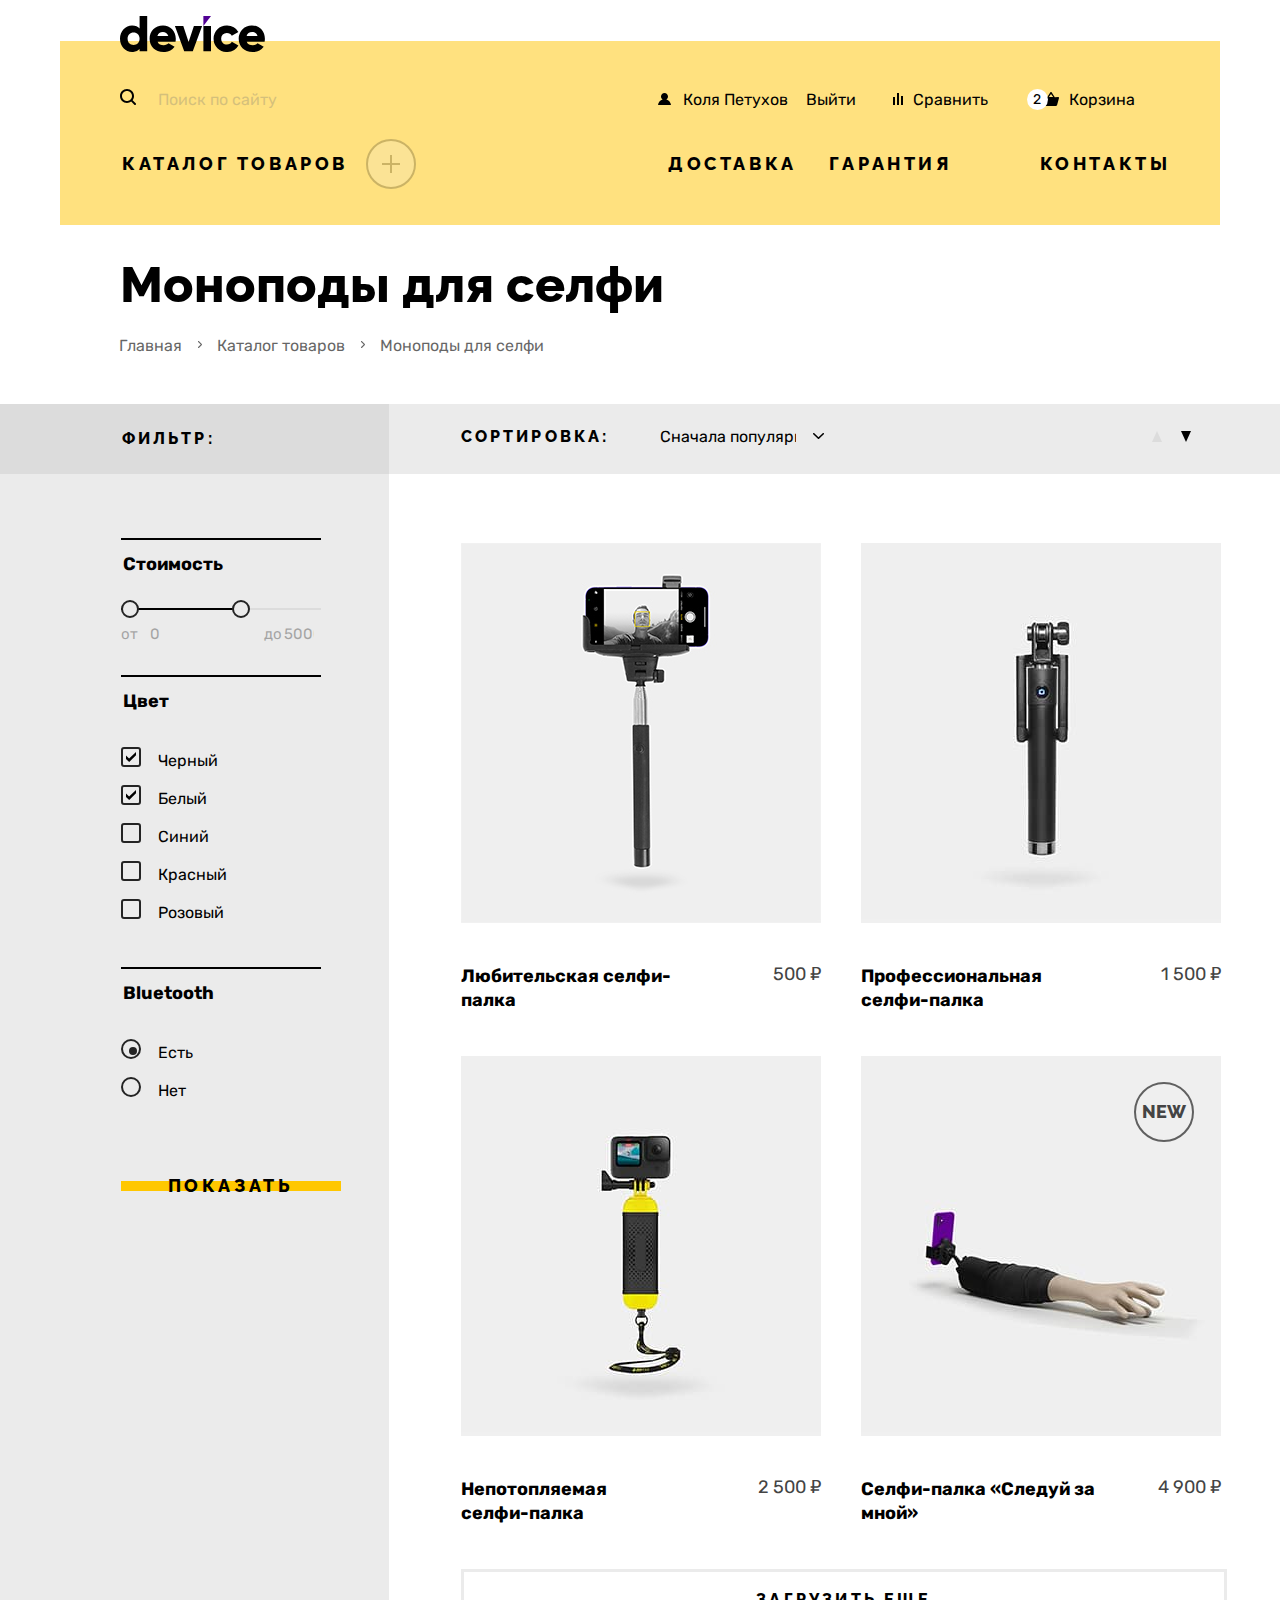
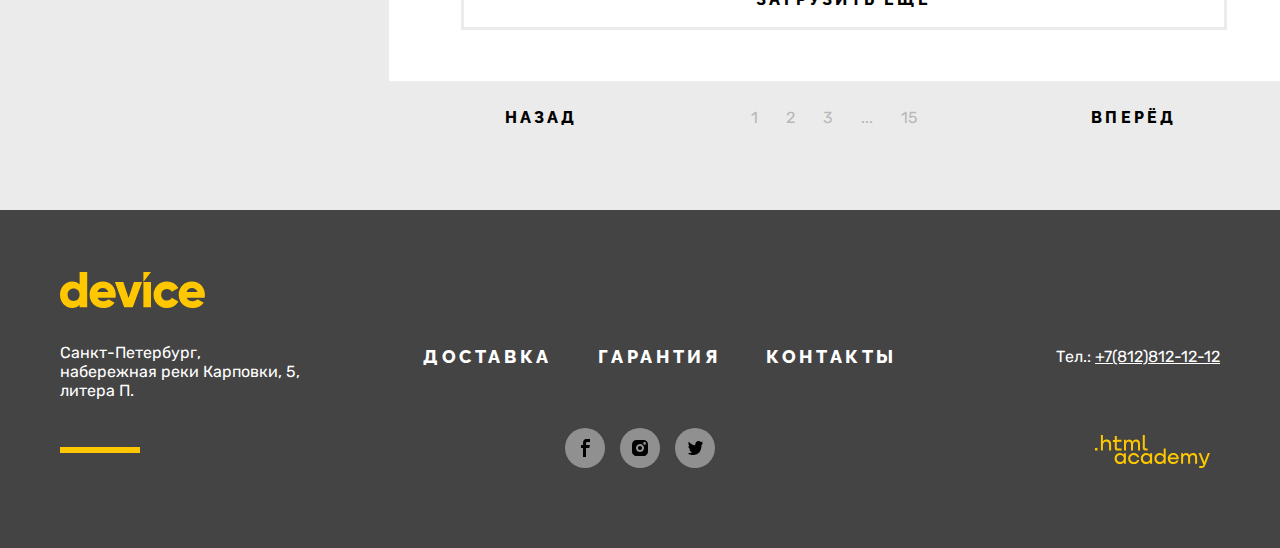
==== commit e0f2da63: "Поправки для второй защиты" ====
--- a/catalog.html
+++ b/catalog.html
@@ -140,7 +140,7 @@
     </nav>
   </header>
 
-  <main class="main-container main-inner">
+  <main class="main-catalog-container main-inner">
     <header class="inner-header">
       <h1 class="inner-header-title">Моноподы для селфи</h1>
       <ul class="breadcrumbs">
--- a/css/styles.css
+++ b/css/styles.css
@@ -466,7 +466,7 @@
   height: 182px;
   margin: 0;
   top: 50px;
-  left: -84px;
+  left: -44px;
   background: #ffe17f;
 }
 
@@ -619,6 +619,11 @@
   flex-grow: 1;
 }
 
+.main-catalog-container {
+  display: grid;
+  grid-template-rows: min-content 1fr;
+}
+
 .slider-container {
   width: 1160px;
   margin: 0 auto;
@@ -696,7 +701,6 @@
 }
 
 .slider-pagination {
-  position: absolute;
   top: 350px;
   right: 52px;
   display: flex;
@@ -806,15 +810,12 @@
 }
 
 .categories-list {
-  display: flex;
-  justify-content: space-between;
+  display: grid;
+  gap: 40px 40px;
+  grid-template-columns: 160px 160px 160px 160px 160px 160px;
   margin: 0;
   padding: 0;
   list-style-type: none;
-}
-
-.categories-item {
-  width: 164px;
 }
 
 .categories-link {
@@ -908,7 +909,7 @@
 
 .services {
   margin: 0 auto;
-  background-image: linear-gradient(to top, #ebebeb 72%, #ffffff 12%);
+  background-image: linear-gradient(#ffffff 112px, #ebebeb 112px);
 }
 
 .services-container {
@@ -1316,13 +1317,10 @@
   border-bottom: 3px solid #000000;
 }
 
-.newsletter-field:invalid {
+/* .newsletter-field:invalid {
   box-shadow: none;
-}
-
-.newsletter-field:focus:invalid {
   border-bottom: 3px solid #ff3d3d;
-}
+} */
 
 .newsletter-button {
   font-family: "Raleway", sans-serif;
@@ -1359,6 +1357,8 @@
 }
 
 .newsletter-free-container {
+  display: flex;
+  flex-wrap: wrap;
   width: 150px;
 }
 
@@ -1922,15 +1922,35 @@
 .catalog-products {
   display: grid;
   grid-template-columns: 1fr 329px 832px 1fr;
-  grid-template-rows: 70px 1334px;
   background: #ebebeb;
+  position: relative;
+  grid-template-areas: "left . . right" "left . . right";
+}
+
+.catalog-products::before {
+  position: absolute;
+  content: "";
+  height: 70px;
+  top: 0;
+  width: 100%;
+  background: #dcdcdc;
+  grid-area: left;
+}
+
+.catalog-products::after {
+  position: absolute;
+  content: "";
+  height: 70px;
+  top: 0;
+  width: 100%;
+  background: #ebebeb;
+  grid-area: right;
 }
 
 /* Filter */
 
 .catalog-filter {
   grid-column: 2 / 3;
-  position: relative;
 }
 
 .catalog-filter-title {
@@ -1959,16 +1979,6 @@
   font-size: 18px;
   line-height: 20px;
   margin-bottom: 34px;
-}
-
-.catalog-filter::before {
-  position: absolute;
-  content: "";
-  height: 70px;
-  top: 0;
-  right: 100%;
-  width: 100%;
-  background: #dcdcdc;
 }
 
 /* Group */
@@ -2178,7 +2188,9 @@
 .catalog-sorting-form {
   margin-right: 312px;
   height: 20px;
-  display: flex;
+  width: 180px;
+  display: flex;
+  flex-wrap: wrap;
   align-items: center;
 }
 
@@ -2277,7 +2289,6 @@
 
 .product-card {
   display: grid;
-  grid-template-rows: min-content 32px min-content;
   grid-template-columns: min-content 96px;
   position: relative;
 }
@@ -2293,7 +2304,6 @@
   font-size: 18px;
   margin: 0;
   grid-column: 1 / 2;
-  grid-row: -1 / -2;
   text-align: start;
 }
 
@@ -2302,9 +2312,7 @@
   line-height: 21px;
   color: #444444;
   grid-column: 2 / 3;
-  grid-row: -1 / -2;
   text-align: end;
-  white-space: nowrap;
 }
 
 .product-card:nth-child(4)::after {
@@ -2325,6 +2333,7 @@
 .product-card-wrapper {
   grid-column: 1 / -1;
   position: relative;
+  margin-bottom: 32px;
 }
 
 .product-card-wrapper:hover img {
@@ -2377,12 +2386,13 @@
 .pagination {
   background: #ebebeb;
   margin: 0;
-  padding: 0;
   list-style-type: none;
   display: flex;
+  flex-wrap: wrap;
   width: 760px;
-  margin-bottom: 77px;
-  margin-left: 72px;
+  padding-bottom: 59px;
+  padding-left: 72px;
+  padding-right: 72px;
 }
 
 .pagination-item {
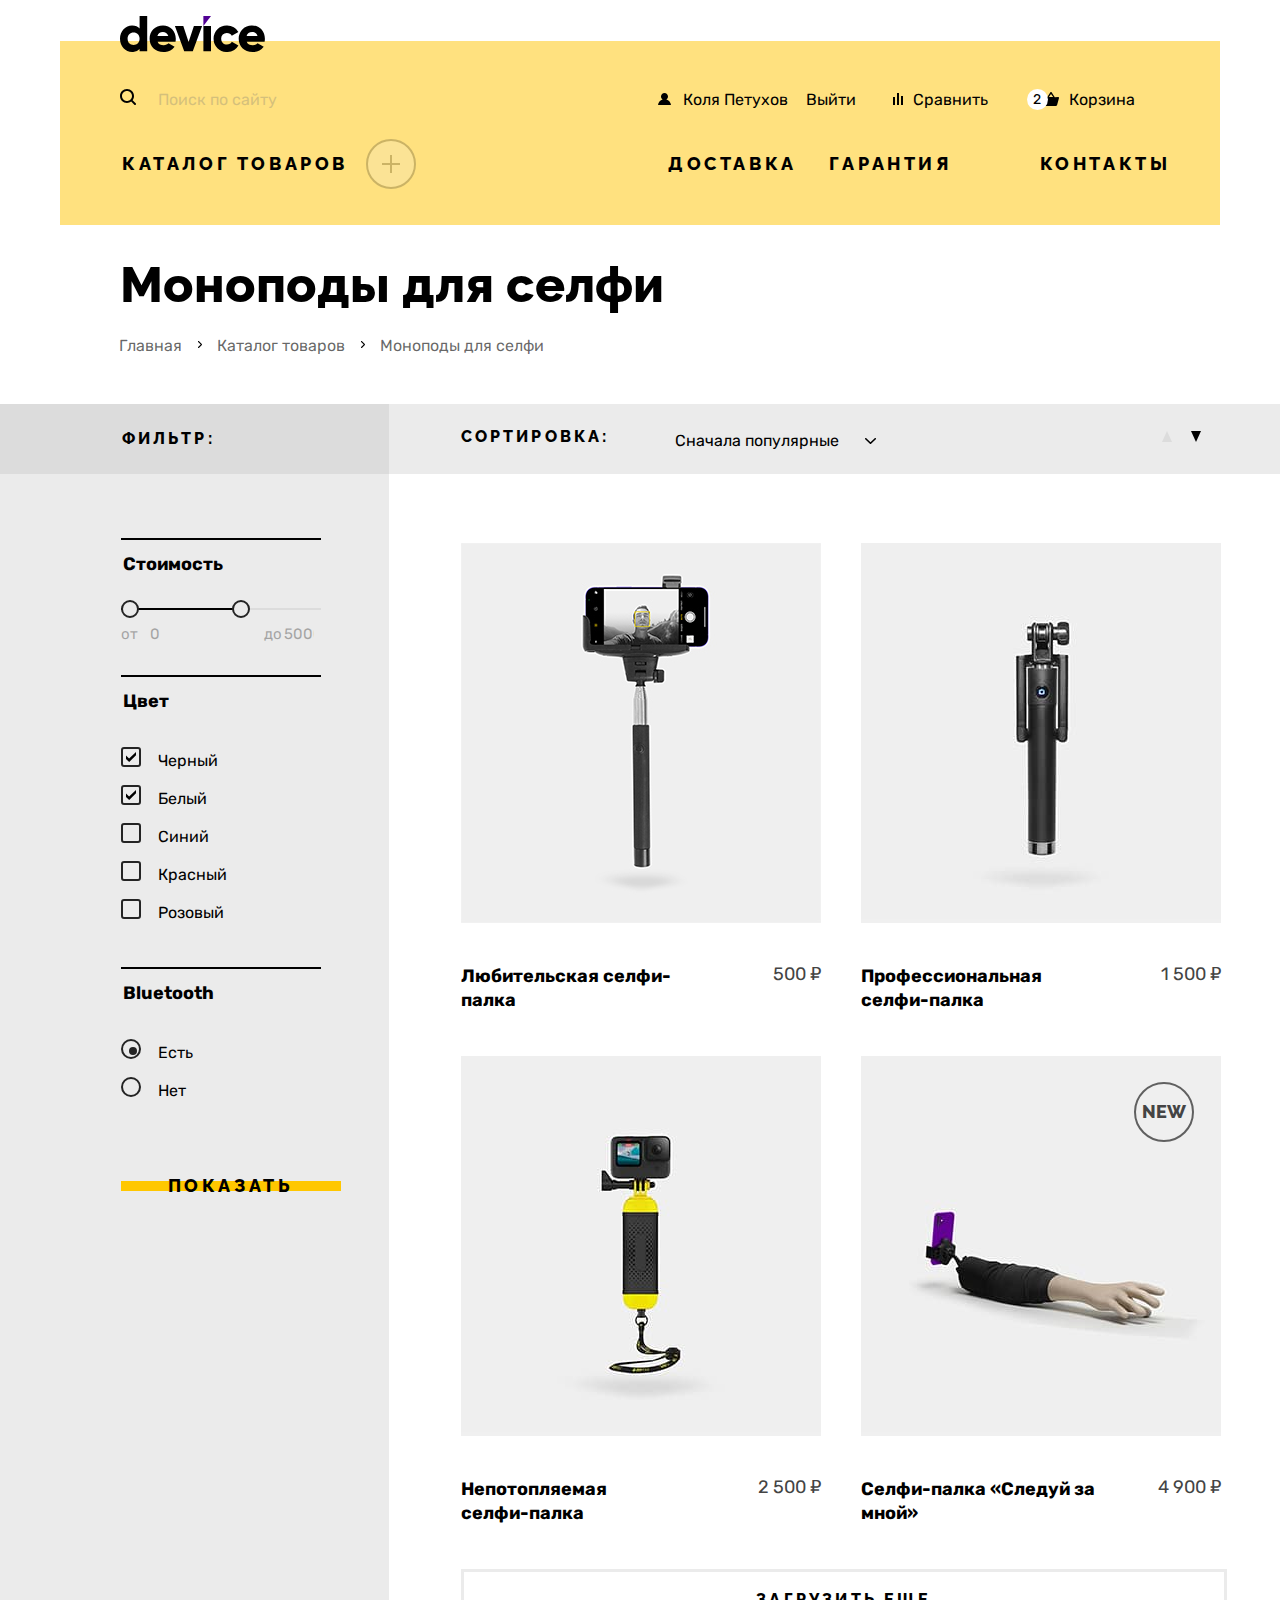
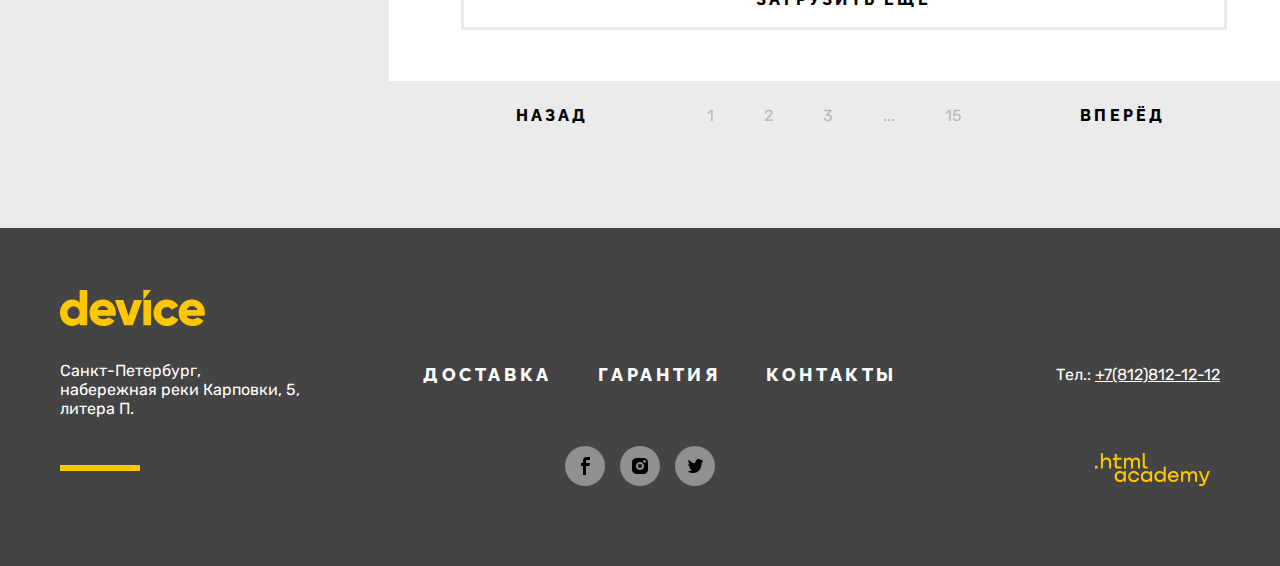
==== commit c99224d3: "Доработки после второй проверки" ====
--- a/catalog.html
+++ b/catalog.html
@@ -264,9 +264,9 @@
           <h2 class="catalog-sorting-title">Сортировка:</h2>
           <form class="catalog-sorting-form" action="https://echo.htmlacademy.ru" method="post">
             <select class="select-control" id="sorting" name="sorting">
-              <option value="popular">Сначала популярное</option>
-              <option value="cheap">Сначала дешёвое</option>
-              <option value="expensive">Сначала дорогое</option>
+              <option value="popular">Сначала популярные</option>
+              <option value="cheap">Сначала дешёвые</option>
+              <option value="expensive">Сначала дорогие</option>
             </select>
             <button class="visually-hidden" type="submit">Отсортировать продукты</button>
           </form>
--- a/css/styles.css
+++ b/css/styles.css
@@ -126,31 +126,6 @@
   width: 534px;
 }
 
-.header-form:hover .header-search-input::placeholder {
-  color: #444444;
-}
-
-.header-form:focus-within {
-  outline: 2px solid #af4fff;
-  border-radius: 20px;
-}
-
-.header-search-input:focus-within ~ .header-search-button {
-  outline: 2px solid #000000;
-  visibility: visible;
-}
-
-.header-search:focus,
-.header-search-input:focus,
-.header-search-button:focus {
-  outline: none;
-}
-
-.header-form:active {
-  outline: 2px solid #000000;
-  border-radius: 20px;
-}
-
 .header-link {
   display: flex;
   align-items: center;
@@ -183,6 +158,9 @@
 }
 
 .header-search-button {
+  font-family: "Rubik", sans-serif;
+  font-size: 16px;
+  line-height: 19px;
   visibility: hidden;
   width: 160px;
   display: flex;
@@ -220,12 +198,48 @@
   border-radius: 0 20px 20px 0;
 }
 
+.header-form:hover .header-search-input::placeholder {
+  color: #444444;
+}
+
+.header-form:focus-within {
+  outline: 2px solid #af4fff;
+  border-radius: 20px;
+}
+
+/* .header-search-input:focus-within ~ .header-search-button {
+  visibility: visible;
+} */
+
+.header-search-input:focus-within {
+  outline: 2px solid #000000;
+}
+
+.header-search-input:not(:placeholder-shown) ~ .header-search-button {
+  visibility: visible;
+}
+
+.header-form:placeholder-shown {
+  outline: 2px solid rgb(0, 0, 0);
+}
+
+.header-search:focus,
+.header-search-input:focus,
+.header-search-button:focus {
+  outline: none;
+}
+
+/* .header-form:not(:placeholder-shown) {
+  outline: 2px solid #000000;
+  border-radius: 20px;
+  visibility: visible;
+} */
+
 .header-login {
   width: 117px;
   margin-right: auto;
   display: flex;
   justify-content: center;
-  text-shadow: 0 4px 4px rgba(0, 0, 0, 0.25);
 }
 
 .login-icon {
@@ -1040,6 +1054,8 @@
   background: #f0f0f0;
   display: flex;
   align-items: center;
+  text-decoration: none;
+  color: #000000;
 }
 
 .company-image-container {
@@ -1076,6 +1092,25 @@
   justify-content: space-between;
 }
 
+.delivery-button-container {
+  width: 125px;
+  display: flex;
+  justify-content: center;
+}
+
+.delivery-button {
+  width: 40px;
+  height: 40px;
+  border: none;
+  border-radius: 50%;
+  background: rgba(220, 220, 220, 0.5);
+  padding: 0;
+}
+
+.delivery-button:focus {
+  outline: none;
+}
+
 .circle-button {
   display: flex;
   align-items: center;
@@ -1090,7 +1125,7 @@
 
 .company-title-container:hover .company-image-container,
 .company-title-container:active .company-image-container {
-  background: #ffc700;
+  background-color: #ffc700;
 }
 
 .company-title-container:focus {
@@ -1098,7 +1133,7 @@
 }
 
 .company-title-container:active .company-image-container {
-  background: #ffc700;
+  background-color: #ffc700;
 }
 
 .company-title-container:active {
@@ -1641,6 +1676,7 @@
   background-repeat: no-repeat;
   background-position: center;
   cursor: pointer;
+  outline-offset: 12px;
 }
 
 .modal-title {
@@ -1770,16 +1806,20 @@
 
 .minus-button {
   position: absolute;
-  top: 55%;
+  top: 48%;
   left: 19px;
   border: none;
+  width: 32px;
+  height: 32px;
 }
 
 .plus-button {
   position: absolute;
-  top: 55%;
+  top: 48%;
   right: 19px;
   border: none;
+  width: 32px;
+  height: 32px;
 }
 
 .modal-close-button:hover {
@@ -1886,8 +1926,7 @@
   font-family: "Rubik", sans-serif;
   font-size: 16px;
   line-height: 19px;
-  color: #000000;
-  opacity: 0.6;
+  color: rgba(0, 0, 0, 0.6);
   margin-right: 10px;
   position: relative;
   padding: 5px 12px 6px 13px;
@@ -2186,9 +2225,9 @@
 }
 
 .catalog-sorting-form {
-  margin-right: 312px;
+  margin-right: 270px;
   height: 20px;
-  width: 180px;
+  width: 232px;
   display: flex;
   flex-wrap: wrap;
   align-items: center;
@@ -2198,7 +2237,7 @@
 
 .select-control {
   min-width: 100%;
-  padding-right: 44px;
+  padding: 5px 44px 6px 15px;
   font-family: "Rubik", sans-serif;
   font-weight: normal;
   font-size: 16px;
@@ -2251,6 +2290,7 @@
   border-left: 5px solid transparent;
   border-right: 5px solid transparent;
   border-bottom: 11px solid #dcdcdc;
+  outline-offset: 10px;
 }
 
 .button-down {
@@ -2260,6 +2300,7 @@
   border-right: 5px solid transparent;
   border-top: 11px solid #000000;
   margin-left: 19px;
+  outline-offset: 10px;
 }
 
 .sorting-button:focus {
@@ -2371,8 +2412,8 @@
 }
 
 .show-more:focus {
-  border: 5px solid #af4fff;
-  outline: none;
+  outline: 5px solid #af4fff;
+  border: 3px solid transparent;
 }
 
 .show-more:active {
@@ -2390,16 +2431,8 @@
   display: flex;
   flex-wrap: wrap;
   width: 760px;
-  padding-bottom: 59px;
+  padding-bottom: 77px;
   padding-left: 72px;
-  padding-right: 72px;
-}
-
-.pagination-item {
-  padding-top: 27px;
-  padding-bottom: 24px;
-  padding-right: 14px;
-  padding-left: 14px;
 }
 
 .pagination-link {
@@ -2407,13 +2440,15 @@
   box-sizing: border-box;
   text-decoration: none;
   font-size: 16px;
-  line-height: 19px;
+  line-height: 20px;
+  padding: 20px 20px;
+  border: 5px solid transparent;
 }
 
 .pagintation-prev {
   font-weight: 800;
   font-size: 16px;
-  line-height: 19px;
+  line-height: 20px;
   letter-spacing: 0.2em;
   text-transform: uppercase;
   color: #000000;
@@ -2422,7 +2457,7 @@
 .pagintation-next {
   font-weight: 800;
   font-size: 16px;
-  line-height: 19px;
+  line-height: 20px;
   letter-spacing: 0.2em;
   text-transform: uppercase;
   color: #000000;
@@ -2439,7 +2474,8 @@
 }
 
 .pagination-link:focus {
-  outline: 5px solid #af4fff;
+  border: 5px solid #af4fff;
+  outline: none;
   opacity: 1;
 }
 
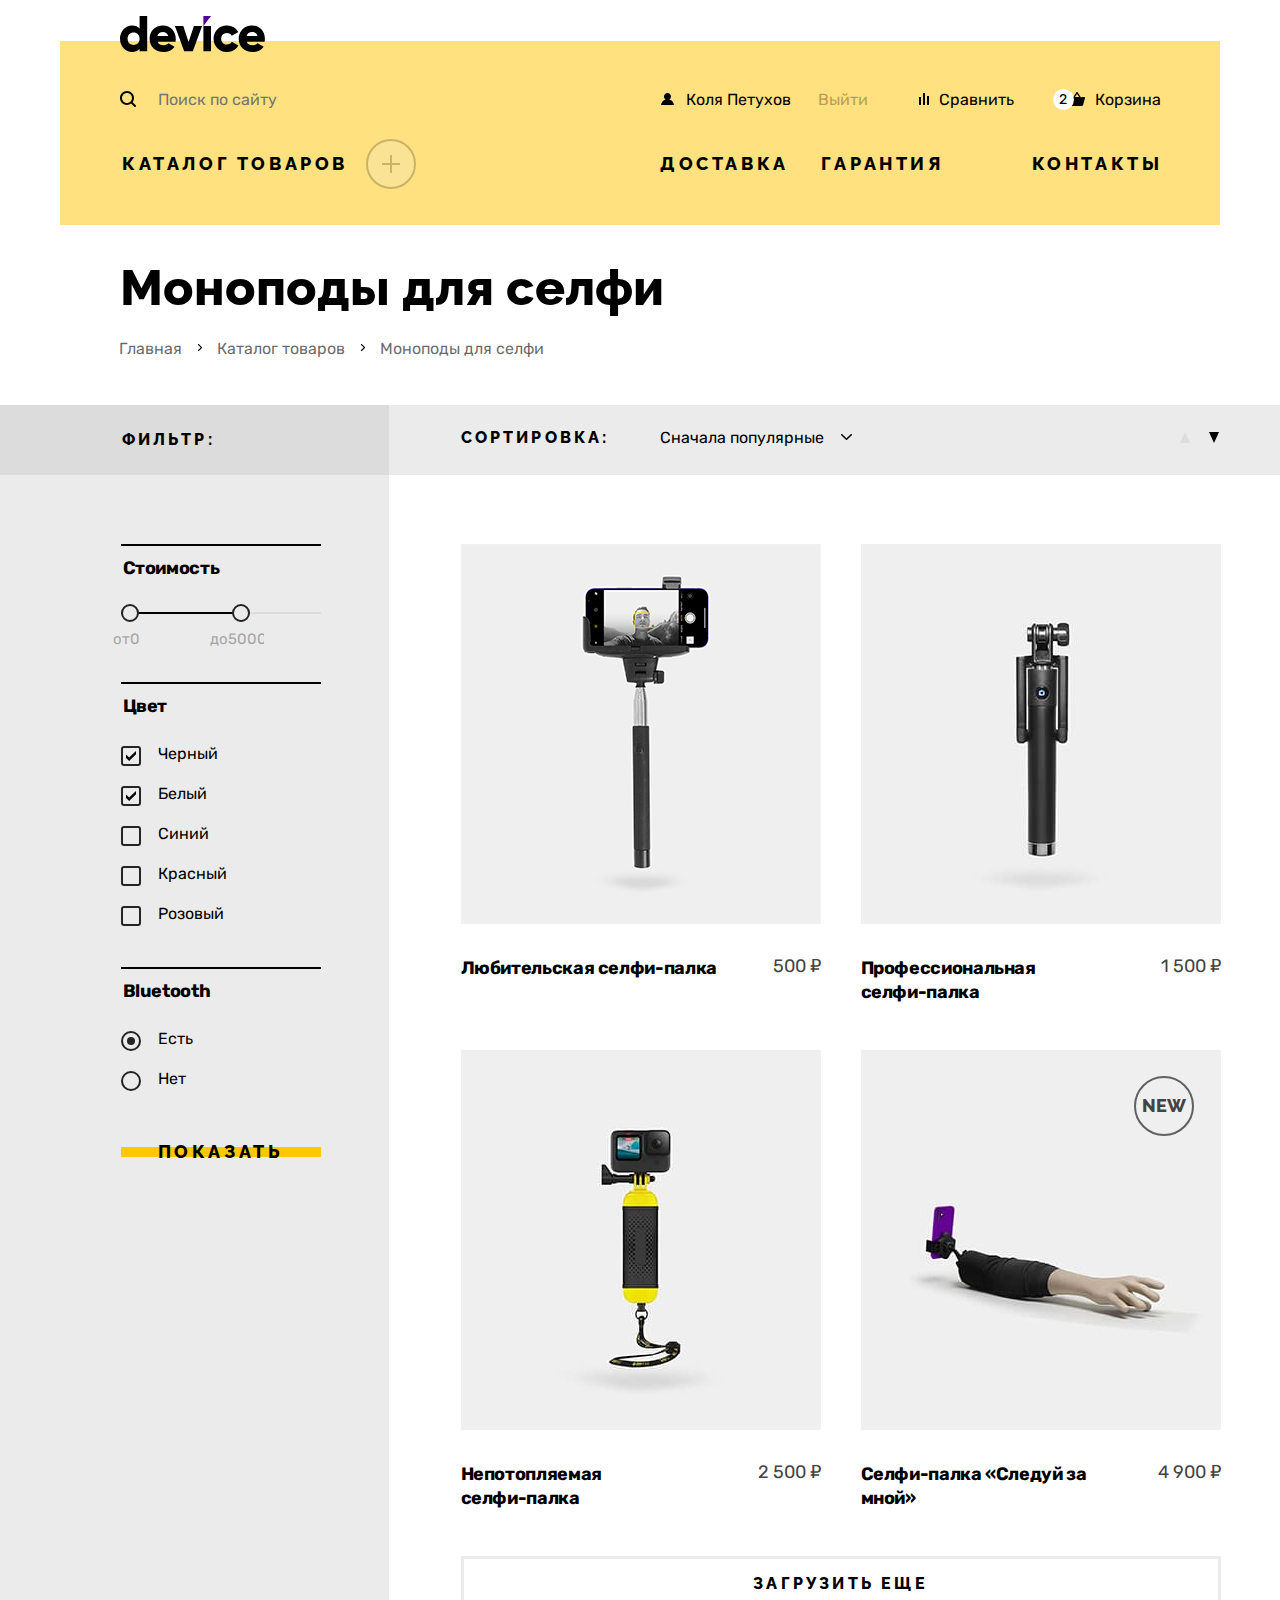
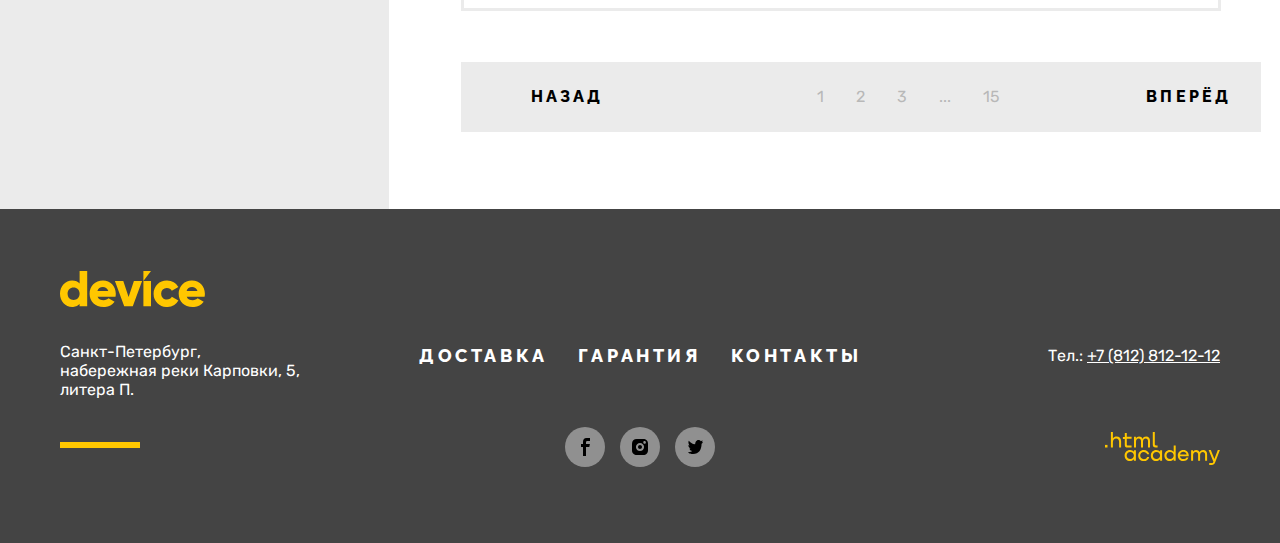
==== commit a42108e6: "Последние дороботки" ====
--- a/catalog.html
+++ b/catalog.html
@@ -17,22 +17,22 @@
 
     <div class="header-top">
       <form class="header-form" action="https://echo.htmlacademy.ru" method="post">
-        <label class="header-search-label">
-          <svg class="header-search search-icon" width="16" height="16" fill="none" xmlns="http://www.w3.org/2000/svg"
-            role="img" aria-label="Поиск по сайту">
-            <path
-              d="M15.7 14.3L12.6 11.2C13.5 10 14 8.6 14 7C14 3.1 10.9 0 7 0C3.1 0 0 3.1 0 7C0 10.9 3.1 14 7 14C8.6 14 10 13.5 11.2 12.6L14.3 15.7C14.5 15.9 14.7 16 15 16C15.6 16 16 15.6 16 15C16 14.8 15.9 14.5 15.7 14.3ZM2 7C2 4.2 4.2 2 7 2C9.8 2 12 4.2 12 7C12 9.8 9.8 12 7 12C4.2 12 2 9.8 2 7Z"
-              fill="black" />
-          </svg>
+        <label class="visually-hidden">
+          Поиск по сайту
         </label>
+        <svg class="header-search" width="16" height="16" fill="none" xmlns="http://www.w3.org/2000/svg" role="img"
+          aria-label="Поиск по сайту">
+          <path
+            d="M15.7 14.3L12.6 11.2C13.5 10 14 8.6 14 7C14 3.1 10.9 0 7 0C3.1 0 0 3.1 0 7C0 10.9 3.1 14 7 14C8.6 14 10 13.5 11.2 12.6L14.3 15.7C14.5 15.9 14.7 16 15 16C15.6 16 16 15.6 16 15C16 14.8 15.9 14.5 15.7 14.3ZM2 7C2 4.2 4.2 2 7 2C9.8 2 12 4.2 12 7C12 9.8 9.8 12 7 12C4.2 12 2 9.8 2 7Z"
+            fill="black" />
+        </svg>
         <input class="header-search-input" type="text" name="search" id="search" placeholder="Поиск по сайту">
         <button class="header-search-button" type="button">Найти</button>
       </form>
 
       <a class="header-link header-user" href="#">
         <svg class="login-icon" width="13" height="12" viewBox="0 0 13 12" fill="none"
-          xmlns="http://www.w3.org/2000/svg"
-          role="img" aria-label="ФИО пользователя">
+          xmlns="http://www.w3.org/2000/svg" role="img" aria-label="ФИО пользователя">
           <path
             d="M0 12H13C12.8 9.4 10.9 7.2 8.3 6.5C9.3 5.9 10 4.8 10 3.5C10 1.6 8.4 0 6.5 0C4.6 0 3 1.6 3 3.5C3 4.8 3.7 5.9 4.7 6.5C2.1 7.2 0.2 9.4 0 12Z"
             fill="black" />
@@ -42,8 +42,7 @@
       <a class="header-link header-logout" href="#">Выйти</a>
       <a class="header-link header-compare" href="#">
         <svg class="compare-icon" width="10" height="12" viewBox="0 0 10 12" fill="none"
-          xmlns="http://www.w3.org/2000/svg"
-          role="img" aria-label="Выйти">
+          xmlns="http://www.w3.org/2000/svg" role="img" aria-label="Выйти">
           <path d="M6 0H4V12H6V0Z" fill="black" />
           <path d="M2 4H0V12H2V4Z" fill="black" />
           <path d="M10 3H8V12H10V3Z" fill="black" />
@@ -53,8 +52,7 @@
       <a class="header-link header-basket" href="#">
         <span class="basket-circle">2</span>
         <svg class="basket-icon" width="16" height="14" viewBox="0 0 16 14" fill="none"
-          xmlns="http://www.w3.org/2000/svg"
-          role="img" aria-label="Корзина">
+          xmlns="http://www.w3.org/2000/svg" role="img" aria-label="Корзина">
           <path
             d="M15.3 5L11.8 5.2L8.6 0.3C8.5 0.1 8.2 0 8 0C7.8 0 7.5 0.1 7.4 0.3L4.2 5.2H0.7C0.3 5.2 0 5.5 0 5.9C0 6 0 6 0 6.1L1.9 12.9C2.1 13.6 2.6 14 3.3 14H12.7C13.4 14 13.9 13.6 14.1 12.9L16 6C16 5.9 16 5.9 16 5.8C16 5.4 15.7 5 15.3 5ZM8 1.9L10.2 5.1H5.9L8 1.9Z"
             fill="black" />
@@ -122,7 +120,7 @@
           </li>
         </ul>
         <button class="navigation-button" type="button">
-          <span class="visually-hidden">Плюс</span>
+          <span class="visually-hidden">Открыть меню.</span>
         </button>
       </div>
 
@@ -161,7 +159,7 @@
       <div class="catalog-filter">
         <h2 class="catalog-filter-title">Фильтр:</h2>
         <form class="catalog-filter-form" action="https://echo.htmlacademy.ru" method="post">
-          <fieldset class="catalog-filter-group">
+          <fieldset class="catalog-filter-group range-group">
             <legend class="catalog-filter-subtitle">Стоимость</legend>
             <div class="range">
               <div class="range-scale">
@@ -186,7 +184,7 @@
             </div>
           </fieldset>
 
-          <fieldset class="catalog-filter-group">
+          <fieldset class="catalog-filter-group checkbox-group">
             <legend class="catalog-filter-subtitle">Цвет</legend>
             <label class="control">
               <input class="visually-hidden control-input" type="checkbox" name="black" checked>
@@ -240,7 +238,7 @@
             </label>
           </fieldset>
 
-          <fieldset class="catalog-filter-group">
+          <fieldset class="catalog-filter-group radio-group">
             <legend class="catalog-filter-subtitle">Bluetooth</legend>
             <label class="control">
               <input class="visually-hidden control-input" type="radio" name="product-group" value="yes" checked>
@@ -254,7 +252,7 @@
             </label>
           </fieldset>
 
-          <button class="button" type="submit">Показать</button>
+          <button class="button filter-button" type="submit">Показать</button>
         </form>
       </div>
 
@@ -278,6 +276,7 @@
           </a>
         </div>
 
+        <!-- Товары -->
         <div class="product-container">
           <!-- Список товаров -->
           <ul class="product-list">
@@ -318,29 +317,31 @@
         </div>
 
         <!-- Пагинация -->
-        <ul class="pagination">
-          <li class="pagination-item">
-            <a class="pagination-link pagintation-prev" href="#">Назад</a>
-          </li>
-          <li class="pagination-item">
-            <a class="pagination-link pagintation-number" href="#">1</a>
-          </li>
-          <li class="pagination-item">
-            <a class="pagination-link pagintation-number" href="#">2</a>
-          </li>
-          <li class="pagination-item">
-            <a class="pagination-link pagintation-number" href="#">3</a>
-          </li>
-          <li class="pagination-item">
-            <a class="pagination-link pagintation-number" href="#">...</a>
-          </li>
-          <li class="pagination-item">
-            <a class="pagination-link pagintation-number" href="#">15</a>
-          </li>
-          <li class="pagination-item">
-            <a class="pagination-link pagintation-next" href="#">Вперёд</a>
-          </li>
-        </ul>
+        <div class="pagination-container">
+          <ul class="pagination">
+            <li class="pagination-item">
+              <a class="pagination-link pagintation-prev" href="#">Назад</a>
+            </li>
+            <li class="pagination-item">
+              <a class="pagination-link pagintation-number" href="#">1</a>
+            </li>
+            <li class="pagination-item">
+              <a class="pagination-link pagintation-number" href="#">2</a>
+            </li>
+            <li class="pagination-item">
+              <a class="pagination-link pagintation-number" href="#">3</a>
+            </li>
+            <li class="pagination-item">
+              <a class="pagination-link pagintation-number" href="#">...</a>
+            </li>
+            <li class="pagination-item">
+              <a class="pagination-link pagintation-number" href="#">15</a>
+            </li>
+            <li class="pagination-item">
+              <a class="pagination-link pagintation-next" href="#">Вперёд</a>
+            </li>
+          </ul>
+        </div>
       </div>
     </section>
   </main>
@@ -415,7 +416,7 @@
         <h2 class="visually-hidden">Телефон</h2>
         <address class="footer-contacts-phone">
           <p class="phone-text">Тел.:
-            <a class="footer-phone-number" href="tel:88128121212">+7(812)812-12-12</a>
+            <a class="footer-phone-number" href="tel:88128121212">+7 (812) 812-12-12</a>
           </p>
         </address>
         <a class="htmlacademy-link" href="https://htmlacademy.ru/">
--- a/css/styles.css
+++ b/css/styles.css
@@ -106,6 +106,7 @@
 .page-header-link {
   display: inline-block;
   margin: 16px auto 18px 60px;
+  outline: none;
 }
 
 .header-top {
@@ -124,33 +125,49 @@
   align-items: center;
   box-sizing: border-box;
   width: 534px;
+  position: relative;
 }
 
 .header-link {
   display: flex;
   align-items: center;
+  justify-content: center;
   font-family: "Rubik", sans-serif;
   font-size: 16px;
   line-height: 19px;
   font-weight: normal;
   text-decoration: none;
   color: #000000;
+  border: 2px solid transparent;
+  border-radius: 20px;
+  padding-top: 10px;
+  padding-bottom: 10px;
+  box-sizing: border-box;
+  height: 40px;
 }
 
 .header-search {
-  margin-right: 20px;
-  padding-left: 16px;
+  position: absolute;
+  left: 16px;
+  top: 50%;
+  transform: translateY(-50%);
 }
 
 .header-search-input {
-  width: 320px;
+  width: 100%;
   background: #ffe17f;
-  border: none;
   font-family: "Rubik", sans-serif;
   font-size: 16px;
   line-height: 19px;
   color: #000000;
-  opacity: 0.3;
+  padding-left: 52px;
+  padding-top: 10px;
+  padding-bottom: 10px;
+  padding-right: 170px;
+  height: 40px;
+  border: 2px solid transparent;
+  border-radius: 20px;
+  box-sizing: border-box;
 }
 
 .header-search-input:active ~ .header-search-button {
@@ -158,6 +175,10 @@
 }
 
 .header-search-button {
+  position: absolute;
+  right: 0;
+  top: 50%;
+  transform: translateY(-50%);
   font-family: "Rubik", sans-serif;
   font-size: 16px;
   line-height: 19px;
@@ -165,31 +186,21 @@
   width: 160px;
   display: flex;
   justify-content: center;
-  padding-top: 10px;
-  padding-bottom: 11px;
-  outline: 2px solid #000000;
+  padding-top: 8px;
+  padding-bottom: 9px;
   box-sizing: border-box;
   border-radius: 0 20px 20px 0;
   background: #ffe17f;
-  border: none;
+  border: 2px solid transparent;
 }
 
 .header-search-button:hover {
   background-color: #000000;
   color: #ffffff;
-  border-radius: 0 20px 20px 0;
-}
-
-.header-form:focus .header-search-button {
-  outline: 2px solid #af4fff;
-  box-sizing: border-box;
-  border-radius: 0 20px 20px 0;
-}
-
-.header-form:active .header-search-button {
-  outline: 2px solid #000000;
-  box-sizing: border-box;
-  border-radius: 0 20px 20px 0;
+}
+
+.header-search-input:active + .header-search-button {
+  border-left-color: #000000;
 }
 
 .header-search-button:active {
@@ -198,48 +209,40 @@
   border-radius: 0 20px 20px 0;
 }
 
-.header-form:hover .header-search-input::placeholder {
+.header-search-input:hover::placeholder {
   color: #444444;
 }
 
-.header-form:focus-within {
-  outline: 2px solid #af4fff;
-  border-radius: 20px;
-}
-
-/* .header-search-input:focus-within ~ .header-search-button {
+.header-search-input:focus {
+  border-color: #af4fff;
+}
+
+.header-search-input:not(:placeholder-shown) {
+  border: 2px solid #000000;
+}
+
+.header-search-input:not(:placeholder-shown) + .header-search-button {
+  border: 2px solid #000000;
   visibility: visible;
-} */
-
-.header-search-input:focus-within {
-  outline: 2px solid #000000;
-}
-
-.header-search-input:not(:placeholder-shown) ~ .header-search-button {
-  visibility: visible;
-}
-
-.header-form:placeholder-shown {
-  outline: 2px solid rgb(0, 0, 0);
+}
+
+.header-search-input:not(:placeholder-shown) + .header-search-button:focus {
+  border-color: #af4fff;
+}
+
+.header-search-input:not(:placeholder-shown) + .header-search-button:hover {
+  border-color: #000000;
 }
 
 .header-search:focus,
 .header-search-input:focus,
 .header-search-button:focus {
-  outline: none;
-}
-
-/* .header-form:not(:placeholder-shown) {
-  outline: 2px solid #000000;
-  border-radius: 20px;
-  visibility: visible;
-} */
+  outline: transparent;
+}
 
 .header-login {
   width: 117px;
   margin-right: auto;
-  display: flex;
-  justify-content: center;
 }
 
 .login-icon {
@@ -247,23 +250,21 @@
 }
 
 .header-user {
-  width: 133px;
+  width: 135px;
   margin-left: 20px;
-  display: flex;
-  flex-wrap: wrap;
+  margin-right: 8px;
 }
 
 .header-logout {
   min-width: 50px;
   padding: 10px 10px 10px 10px;
   margin-left: 5px;
+  margin-right: 12px;
+  opacity: 0.3;
 }
 
 .header-compare {
   width: 149px;
-  display: flex;
-  flex-wrap: wrap;
-  justify-content: center;
 }
 
 .header-link:hover {
@@ -271,8 +272,8 @@
 }
 
 .header-link:focus {
-  outline: 2px solid #af4fff;
-  border-radius: 20px;
+  outline: transparent;
+  border-color: #af4fff;
 }
 
 .header-link:active {
@@ -286,9 +287,6 @@
 
 .header-basket {
   width: 131px;
-  display: flex;
-  flex-wrap: wrap;
-  justify-content: center;
 }
 
 .header-basket:hover + .popover {
@@ -316,12 +314,11 @@
 .popover {
   display: none;
   position: absolute;
-  top: 40px;
-  right: -70px;
+  top: 44px;
+  right: -66px;
   z-index: 1;
   box-sizing: border-box;
   width: 320px;
-  padding: 20px;
   font-family: "Raleway", sans-serif;
   color: #ffffff;
   background: #000000;
@@ -343,6 +340,7 @@
 
 .popover-content {
   height: 100%;
+  padding: 20px;
 }
 
 .cart-items-list,
@@ -352,13 +350,13 @@
   padding: 0;
 }
 
-.cart-item {
-  margin-bottom: 20px;
+.cart-item:not(:last-child) {
+  margin-bottom: 40px;
 }
 
 .cart-item-item {
   display: grid;
-  grid-template-columns: 41px 180px 13px;
+  grid-template-columns: 42px 172px 20px;
   column-gap: 23px;
 }
 
@@ -376,14 +374,19 @@
   background-color: transparent;
   padding: 0;
   background-image: url("../images/delete.svg");
-  width: 10px;
-  height: 10px;
+  background-repeat: no-repeat;
+  background-position: 50% 50%;
+  width: 11px;
+  height: 11px;
 }
 
 .popover-total {
   display: flex;
   justify-content: space-between;
   margin-bottom: 20px;
+  background: #1a1a1a;
+  padding-left: 20px;
+  padding-right: 20px;
 }
 
 .popover-total-item {
@@ -391,6 +394,8 @@
   font-size: 16px;
   line-height: 20px;
   margin: 0;
+  padding-top: 12px;
+  padding-bottom: 12px;
 }
 
 .popover-open-button {
@@ -408,6 +413,7 @@
   align-items: center;
   justify-content: center;
   text-decoration: none;
+  margin: 20px;
 }
 
 .cart-item-item:hover {
@@ -476,8 +482,9 @@
   z-index: 1;
   list-style-type: none;
   padding: 0;
+  padding-top: 28px;
+  padding-bottom: 50px;
   width: 1160px;
-  height: 182px;
   margin: 0;
   top: 50px;
   left: -44px;
@@ -511,6 +518,9 @@
   font-size: 16px;
   line-height: 18px;
   color: #000000;
+  padding-top: 8px;
+  padding-bottom: 8px;
+  display: inline-block;
 }
 
 .catalog-link,
@@ -526,7 +536,7 @@
   flex-wrap: wrap;
   margin: 0;
   padding: 0;
-  width: 534px;
+  width: 542px;
 }
 
 .navigation-button {
@@ -540,6 +550,7 @@
   border: 2px solid #000000;
   box-sizing: border-box;
   position: relative;
+  outline: none;
 }
 
 .navigation-button::before {
@@ -645,7 +656,7 @@
   justify-content: space-between;
   background-image: linear-gradient(to top, #ffffff 73%, #ffe17f 25%);
   position: relative;
-  margin-top: -36px;
+  margin-top: -32px;
 }
 
 .slider-close {
@@ -715,14 +726,14 @@
 }
 
 .slider-pagination {
-  top: 350px;
-  right: 52px;
   display: flex;
   flex-wrap: wrap;
   justify-content: center;
   margin: 0;
   padding: 0;
+  padding-right: 52px;
   list-style-type: none;
+  transform: translateY(13%);
 }
 
 .slider-pagination-item {
@@ -762,8 +773,8 @@
 .slider-number {
   display: flex;
   justify-content: flex-end;
-  padding-right: 36px;
-  padding-top: 30px;
+  padding-right: 48px;
+  padding-top: 26px;
   font-family: "Rubik", sans-serif;
   font-weight: 800;
   font-size: 180px;
@@ -795,13 +806,20 @@
   display: flex;
 }
 
+.slider-characteristics-item {
+  width: 140px;
+}
+
+.slider-characteristics-item:first-child {
+  margin-right: 20px;
+}
+
 .slider-characteristics-range {
   font-family: "Rubik", sans-serif;
   font-size: 36px;
   line-height: 30px;
   margin: 0;
   padding: 0;
-  width: 160px;
   min-height: 40px;
   display: block;
 }
@@ -845,7 +863,7 @@
   background-color: #ffe17f;
   width: 160px;
   height: 160px;
-  margin-bottom: 34px;
+  margin-bottom: 30px;
 }
 
 .reality {
@@ -857,7 +875,7 @@
 .monopod {
   background-image: url("../images/categories/monopod.svg");
   background-repeat: no-repeat;
-  background-position: 50% 50%;
+  background-position: 50% 90%;
   align-items: flex-end;
 }
 
@@ -889,6 +907,7 @@
   font-weight: 800;
   font-size: 18px;
   line-height: 24px;
+  letter-spacing: -0.02em;
   margin: 0;
 }
 
@@ -928,8 +947,8 @@
 
 .services-container {
   width: 1160px;
-  padding-top: 84px;
-  padding-bottom: 132px;
+  padding-top: 70px;
+  padding-bottom: 128px;
   display: flex;
   margin: 0 auto;
   position: relative;
@@ -948,26 +967,31 @@
   left: 278px;
 }
 
+.tab-main {
+  width: 497px;
+  padding-top: 14px;
+  padding-left: 120px;
+  padding-right: 44px;
+}
+
 .services-list {
   width: 280px;
   margin: 0;
   padding: 0;
+  padding-top: 22px;
   list-style-type: none;
   display: flex;
   flex-direction: column;
   justify-content: flex-start;
 }
 
-.delivery {
-  margin-bottom: 18px;
-}
-
+.delivery,
 .garanty {
-  margin-bottom: 14px;
+  margin-bottom: 24px;
 }
 
 .tab-content {
-  width: 814px;
+  width: 880px;
   display: flex;
 }
 
@@ -976,8 +1000,6 @@
   font-size: 50px;
   line-height: 50px;
   margin: 0;
-  padding-left: 120px;
-  width: 560px;
   margin-bottom: 30px;
 }
 
@@ -985,8 +1007,6 @@
   font-family: "Rubik", sans-serif;
   font-size: 18px;
   line-height: 30px;
-  padding-left: 120px;
-  width: 497px;
   color: #444444;
   margin: 0;
 }
@@ -994,25 +1014,25 @@
 .tab-content-delivery {
   background-image: url("../images/delivery.svg");
   background-repeat: no-repeat;
-  background-position: 50% 50%;
-  width: 136px;
-  height: 164px;
+  background-position: 50% 72%;
+  width: 172px;
+  height: 200px;
 }
 
 .tab-content-garanty {
   background-image: url("../images/garanty.svg");
   background-repeat: no-repeat;
   background-position: 50% 50%;
-  width: 136px;
-  height: 164px;
+  width: 172px;
+  height: 200px;
 }
 
 .tab-content-credit {
   background-image: url("../images/credit.svg");
   background-repeat: no-repeat;
-  background-position: 50% 50%;
-  width: 136px;
-  height: 164px;
+  background-position: 0% 50%;
+  width: 172px;
+  height: 200px;
 }
 
 .tab-container-close {
@@ -1020,7 +1040,23 @@
 }
 
 .services-button {
+  display: inline-block;
+  box-sizing: border-box;
+  font-family: inherit;
+  font-size: 18px;
+  line-height: 21px;
+  font-weight: 800;
+  text-align: center;
+  color: #000000;
+  background-color: transparent;
+  background-image: linear-gradient(to bottom, transparent 40%, #ffc700 20%, #ffc700 60%, transparent 20%);
+  text-decoration: none;
+  text-transform: uppercase;
+  cursor: pointer;
+  letter-spacing: 0.2em;
   width: 160px;
+  padding-top: 9px;
+  padding-bottom: 10px;
   border: none;
 }
 
@@ -1062,7 +1098,6 @@
   background-color: #ffe17f;
   width: 125px;
   height: 100px;
-  margin-right: 194px;
 }
 
 .company-image {
@@ -1093,7 +1128,7 @@
 }
 
 .delivery-button-container {
-  width: 125px;
+  width: 106px;
   display: flex;
   justify-content: center;
 }
@@ -1177,7 +1212,7 @@
 }
 
 .about-text:last-of-type {
-  margin-bottom: 68px;
+  margin-bottom: 70px;
 }
 
 .about-list {
@@ -1393,8 +1428,9 @@
 
 .newsletter-free-container {
   display: flex;
+  align-items: center;
   flex-wrap: wrap;
-  width: 150px;
+  width: 164px;
 }
 
 .newsletter-free {
@@ -1464,7 +1500,6 @@
   flex-wrap: wrap;
   margin: 0;
   padding: 0;
-  justify-content: space-between;
   padding-bottom: 46px;
   font-weight: 800;
   font-size: 18px;
@@ -1484,7 +1519,7 @@
   text-transform: uppercase;
   display: block;
   position: relative;
-  padding: 14px 20px 15px 20px;
+  padding: 14px 14px 15px 16px;
   outline: none;
 }
 
@@ -1611,7 +1646,7 @@
 }
 
 .htmlacademy-link {
-  padding: 10px;
+  padding-top: 8px;
 }
 
 .htmlacademy-link svg {
@@ -1652,7 +1687,6 @@
 .modal {
   position: relative;
   margin: auto;
-  padding: 72px 80px 80px 80px;
   background-color: #ffffff;
   border: 10px solid #000000;
   box-sizing: border-box;
@@ -1666,8 +1700,8 @@
 .modal-close-button {
   position: absolute;
   padding: 0;
-  top: 89px;
-  right: 80px;
+  top: 74px;
+  right: 70px;
   width: 26px;
   height: 26px;
   background-color: #ffffff;
@@ -1679,9 +1713,13 @@
   outline-offset: 12px;
 }
 
+.modal-content {
+  padding: 60px 70px 58px 70px;
+}
+
 .modal-title {
   margin: 0;
-  margin-bottom: 58px;
+  margin-bottom: 62px;
   font-family: inherit;
   font-size: 50px;
   line-height: 50px;
@@ -1691,9 +1729,9 @@
 
 .delivery-form {
   display: grid;
-  grid-template-columns: 360px 40px 200px 40px 160px;
+  grid-template-columns: 360px 40px 160px 40px 160px;
   grid-template-rows: 94px 40px 94px;
-  margin-bottom: 40px;
+  margin-bottom: 52px;
 }
 
 .delivery-form .field-group {
@@ -1734,6 +1772,11 @@
   padding-right: 50px;
 }
 
+.textarea-field {
+  padding-top: 20px;
+  padding-bottom: 20px;
+}
+
 .field-group label {
   font-family: "Rubik", sans-serif;
   font-weight: bold;
@@ -1741,6 +1784,7 @@
   line-height: 20px;
   letter-spacing: -0.02em;
   height: 34px;
+  display: inline-block;
 }
 
 .email::placeholder {
@@ -1760,8 +1804,8 @@
 .field-group:nth-child(1)::after {
   position: absolute;
   content: "";
-  top: 54px;
-  right: 24px;
+  top: 64px;
+  right: 22px;
   width: 13px;
   height: 12px;
   background-image: url("../images/modal-user.svg");
@@ -1771,8 +1815,8 @@
 .field-group:nth-child(2)::after {
   position: absolute;
   content: "";
-  top: 54px;
-  right: 24px;
+  top: 64px;
+  right: 22px;
   width: 15px;
   height: 12px;
   background-image: url("../images/modal-email.svg");
@@ -1806,8 +1850,8 @@
 
 .minus-button {
   position: absolute;
-  top: 48%;
-  left: 19px;
+  top: 59%;
+  left: 12px;
   border: none;
   width: 32px;
   height: 32px;
@@ -1815,8 +1859,8 @@
 
 .plus-button {
   position: absolute;
-  top: 48%;
-  right: 19px;
+  top: 59%;
+  right: 12px;
   border: none;
   width: 32px;
   height: 32px;
@@ -1891,12 +1935,16 @@
   padding: 19px 17px 0 19px;
 }
 
+.modal-delivery-button {
+  width: 200px;
+}
+
 /* catalog.html */
 
 /* Main */
 
 .main-inner {
-  padding-top: 35px;
+  padding-top: 38px;
 }
 
 .inner-header {
@@ -1919,7 +1967,7 @@
   margin: 0;
   padding: 0;
   padding-left: 46px;
-  margin-bottom: 44px;
+  margin-bottom: 42px;
 }
 
 .breadcrumbs-link {
@@ -1963,7 +2011,7 @@
   grid-template-columns: 1fr 329px 832px 1fr;
   background: #ebebeb;
   position: relative;
-  grid-template-areas: "left . . right" "left . . right";
+  grid-template-areas: "left-top . . right-top" "left-bottom . . right-bottom";
 }
 
 .catalog-products::before {
@@ -1973,7 +2021,7 @@
   top: 0;
   width: 100%;
   background: #dcdcdc;
-  grid-area: left;
+  grid-area: left-top;
 }
 
 .catalog-products::after {
@@ -1983,7 +2031,7 @@
   top: 0;
   width: 100%;
   background: #ebebeb;
-  grid-area: right;
+  grid-area: right-top;
 }
 
 /* Filter */
@@ -2007,7 +2055,7 @@
 
 .catalog-filter-form {
   width: 200px;
-  padding-top: 80px;
+  padding-top: 83px;
   padding-right: 68px;
   margin-left: auto;
 }
@@ -2017,14 +2065,16 @@
   font-weight: bold;
   font-size: 18px;
   line-height: 20px;
-  margin-bottom: 34px;
+  letter-spacing: -0.02em;
+  display: block;
+  padding-bottom: 14px;
+  margin-bottom: 14px;
 }
 
 /* Group */
 
 .catalog-filter-group {
   margin: 0;
-  margin-bottom: 48px;
   padding: 0;
   border: none;
   position: relative;
@@ -2033,18 +2083,31 @@
 .catalog-filter-group::before {
   position: absolute;
   content: "";
-  top: -70px;
+  top: -62px;
   width: 200px;
   height: 2px;
   background-color: #000000;
 }
 
+.range-group {
+  margin-bottom: 48px;
+}
+
+.checkbox-group {
+  margin-bottom: 57px;
+}
+
+.radio-group {
+  margin-bottom: 38px;
+}
+
 /* Range */
 
 .range-scale {
   position: relative;
+  top: 6px;
   height: 2px;
-  margin-bottom: 15px;
+  margin-bottom: 22px;
   background-color: #dcdcdc;
 }
 
@@ -2087,7 +2150,6 @@
 
 .range-wrapper-inputs {
   display: flex;
-  justify-content: space-between;
   font-family: "Rubik", sans-serif;
   font-style: normal;
   font-weight: normal;
@@ -2096,18 +2158,21 @@
   text-align: center;
   color: #000000;
   opacity: 0.3;
+  width: 148px;
+  justify-content: space-between;
 }
 
 .catalog-filter-label {
   display: flex;
   margin-right: 5px;
+  margin-left: -8px;
 }
 
 .range-input {
-  width: 30px;
-  padding: 0 2px;
+  width: 36px;
+  padding: 0;
   font: inherit;
-  text-align: center;
+  text-align: start;
   background-color: transparent;
   border: none;
   appearance: textfield;
@@ -2124,8 +2189,12 @@
 .control {
   position: relative;
   display: block;
-  padding-left: 37px;
-  margin-bottom: 8px;
+  height: 20px;
+  width: 106px;
+}
+
+.control:not(:last-child) {
+  margin-bottom: 20px;
 }
 
 /* Mark */
@@ -2181,8 +2250,8 @@
 
 .control-input[type="radio"]:checked + .control-mark::before {
   position: absolute;
-  top: 6px;
-  left: 6px;
+  top: 50%;
+  transform: translateY(-50%);
   width: 8px;
   height: 8px;
   background-color: #242424;
@@ -2200,6 +2269,12 @@
   font-family: "Rubik", sans-serif;
   font-size: 16px;
   line-height: 19px;
+  display: block;
+  margin-left: 37px;
+}
+
+.filter-button {
+  width: 200px;
 }
 
 /* Sorting */
@@ -2225,9 +2300,9 @@
 }
 
 .catalog-sorting-form {
-  margin-right: 270px;
+  margin-right: 312px;
   height: 20px;
-  width: 232px;
+  width: 208px;
   display: flex;
   flex-wrap: wrap;
   align-items: center;
@@ -2237,7 +2312,6 @@
 
 .select-control {
   min-width: 100%;
-  padding: 5px 44px 6px 15px;
   font-family: "Rubik", sans-serif;
   font-weight: normal;
   font-size: 16px;
@@ -2249,6 +2323,7 @@
   background-position: right 16px center;
   appearance: none;
   position: relative;
+  outline-offset: 8px;
 }
 
 .select-control::after {
@@ -2343,9 +2418,12 @@
   font-weight: bold;
   line-height: 24px;
   font-size: 18px;
+  letter-spacing: -0.02em;
   margin: 0;
   grid-column: 1 / 2;
   text-align: start;
+  display: block;
+  min-height: 50px;
 }
 
 .product-card-price {
@@ -2374,7 +2452,7 @@
 .product-card-wrapper {
   grid-column: 1 / -1;
   position: relative;
-  margin-bottom: 32px;
+  margin-bottom: 23px;
 }
 
 .product-card-wrapper:hover img {
@@ -2385,7 +2463,9 @@
   display: block;
   position: absolute;
   top: 50%;
-  right: 20%;
+  right: 25%;
+  transform: translateY(-60%);
+  width: 180px;
 }
 
 .show-more {
@@ -2394,8 +2474,8 @@
   font-size: 16px;
   line-height: 19px;
   letter-spacing: 0.2em;
-  width: 760px;
-  height: 55px;
+  width: 754px;
+  height: 49px;
   background: #ffffff;
   border: 3px solid #ebebeb;
   text-transform: uppercase;
@@ -2424,15 +2504,21 @@
 
 /* Pagination */
 
+.pagination-container {
+  padding-bottom: 77px;
+  padding-left: 72px;
+  width: 100%;
+  background-color: #ffffff;
+}
+
 .pagination {
   background: #ebebeb;
   margin: 0;
   list-style-type: none;
   display: flex;
   flex-wrap: wrap;
+  align-items: center;
   width: 760px;
-  padding-bottom: 77px;
-  padding-left: 72px;
 }
 
 .pagination-link {
@@ -2441,7 +2527,6 @@
   text-decoration: none;
   font-size: 16px;
   line-height: 20px;
-  padding: 20px 20px;
   border: 5px solid transparent;
 }
 
@@ -2452,6 +2537,7 @@
   letter-spacing: 0.2em;
   text-transform: uppercase;
   color: #000000;
+  padding: 20px 20px;
 }
 
 .pagintation-next {
@@ -2461,6 +2547,7 @@
   letter-spacing: 0.2em;
   text-transform: uppercase;
   color: #000000;
+  padding: 20px 20px;
 }
 
 .pagination-item:hover:first-child,
@@ -2498,14 +2585,15 @@
   line-height: 19px;
   color: #444444;
   opacity: 0.3;
+  padding: 4px 11px 5px 11px;
 }
 
 .pagination-item:first-child {
-  margin-right: auto;
-  margin-left: 30px;
+  margin-right: 172px;
+  margin-left: 5px;
 }
 
 .pagination-item:last-child {
-  margin-right: 30px;
+  margin-right: 4px;
   margin-left: auto;
 }
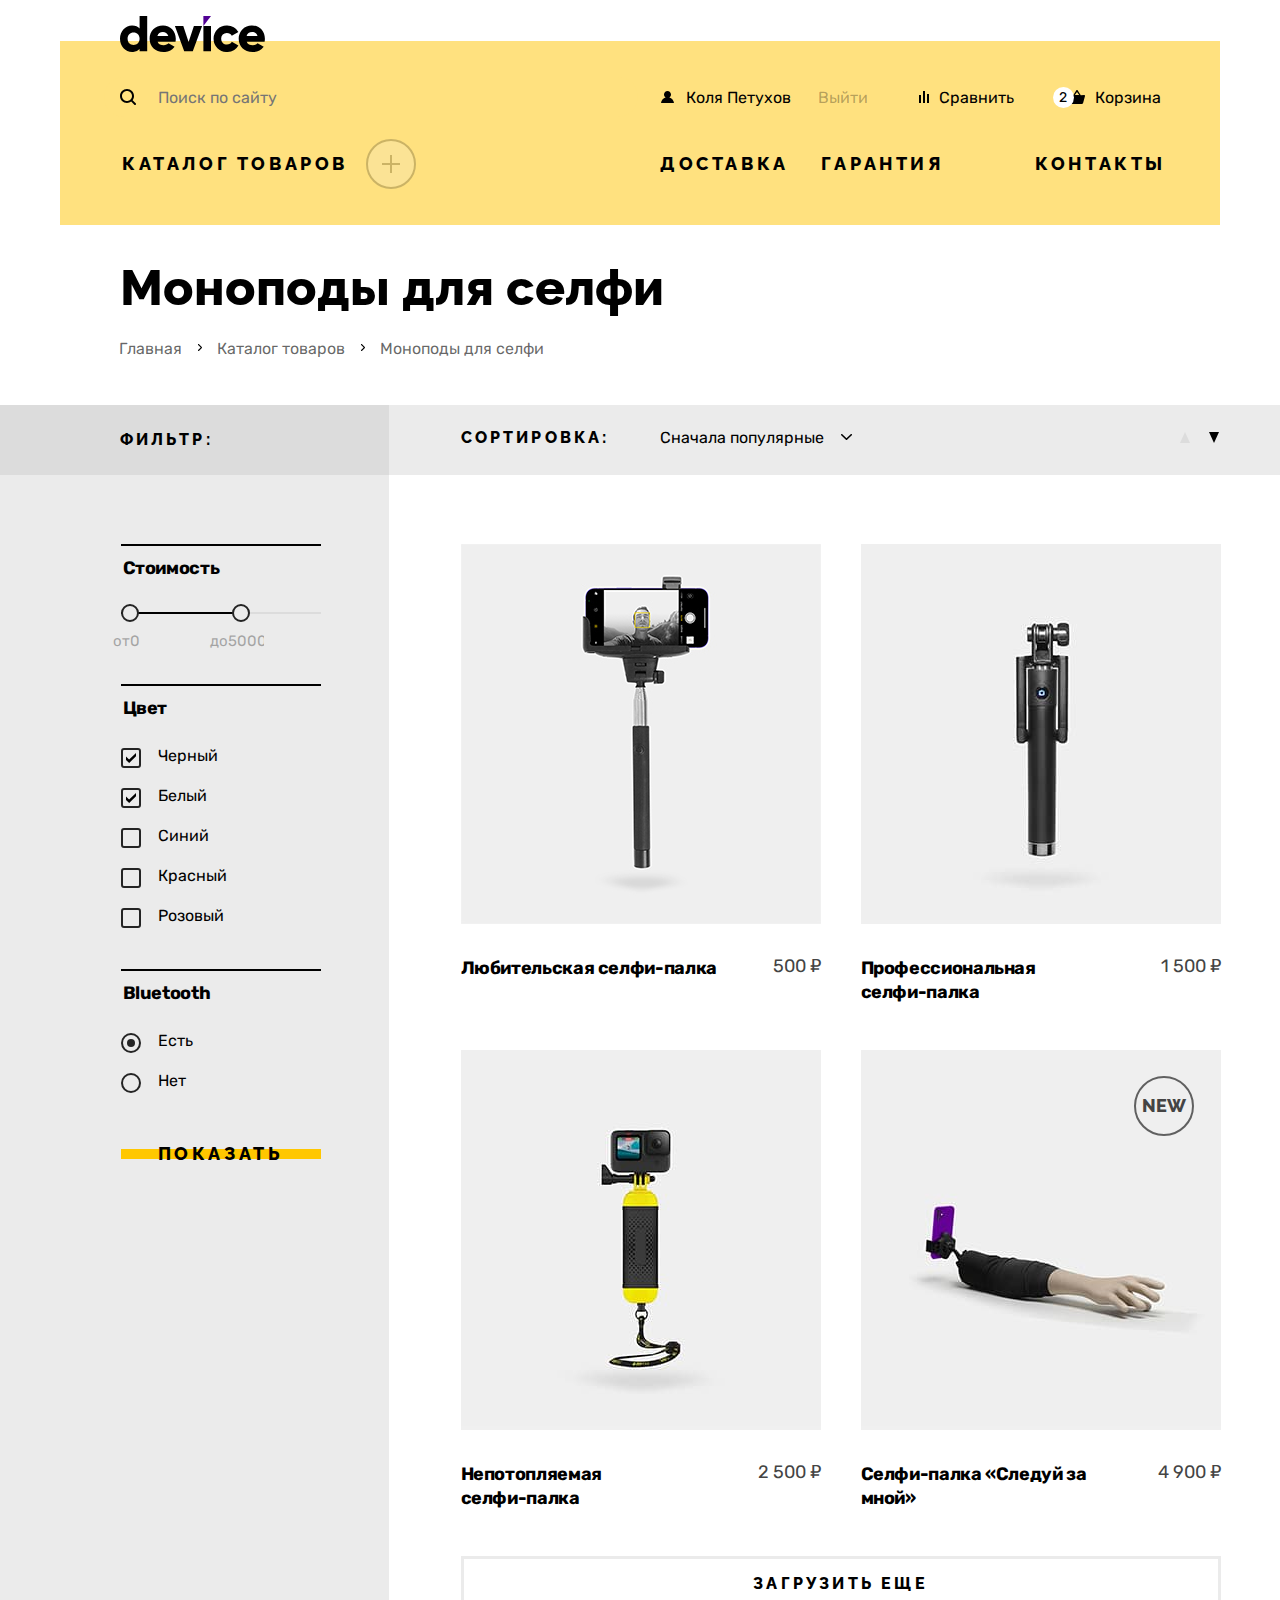
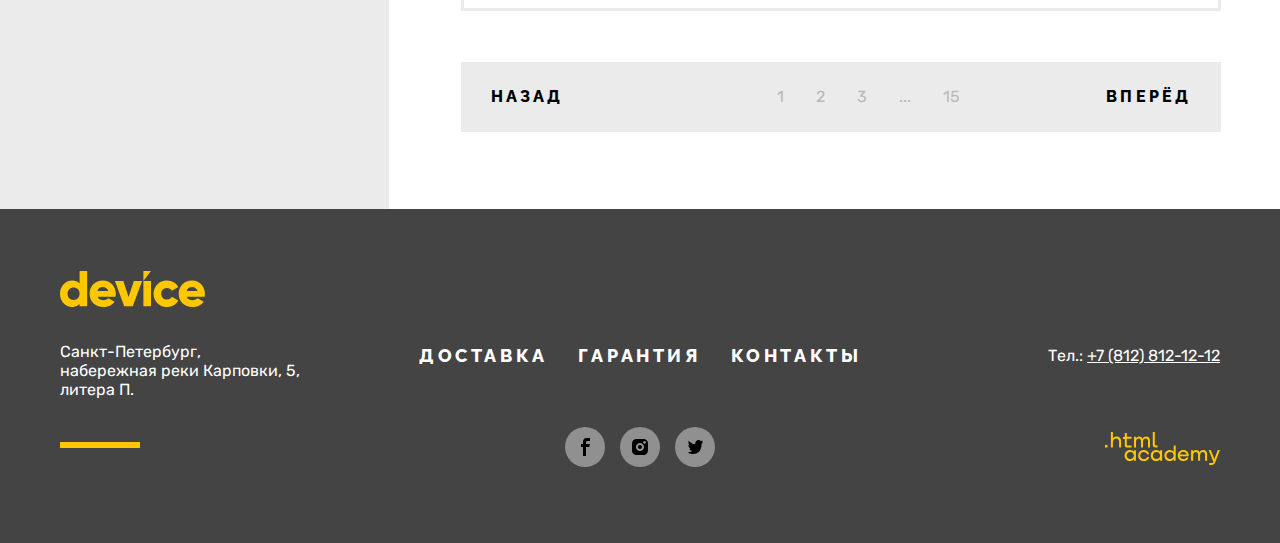
==== commit b24ba366: "Финальная защита" ====
--- a/catalog.html
+++ b/catalog.html
@@ -124,15 +124,15 @@
         </button>
       </div>
 
-      <ul class="navigation-list">
-        <li class="navigation-item">
-          <a class="navigation-link delivery-link" href="delivery.html">Доставка</a>
-        </li>
-        <li class="navigation-item">
-          <a class="navigation-link garanty-link" href="guarantee.html">Гарантия</a>
-        </li>
-        <li class="navigation-item">
-          <a class="navigation-link contacts-link" href="contacts.html">Контакты</a>
+      <ul class="header-navigation-list">
+        <li class="header-navigation-item">
+          <a class="header-navigation-link delivery-link" href="delivery.html">Доставка</a>
+        </li>
+        <li class="header-navigation-item">
+          <a class="header-navigation-link garanty-link" href="guarantee.html">Гарантия</a>
+        </li>
+        <li class="header-navigation-item">
+          <a class="header-navigation-link contacts-link" href="contacts.html">Контакты</a>
         </li>
       </ul>
     </nav>
--- a/css/styles.css
+++ b/css/styles.css
@@ -78,12 +78,14 @@
   border: none;
 }
 
-.button:hover {
+.button:hover,
+.services-button:hover {
   background-image: none;
   background-color: #ffc700;
 }
 
-.button:focus {
+.button:focus,
+.services-button:focus {
   outline: none;
   background-image: linear-gradient(to bottom, transparent 40%, #af4fff 20%, #af4fff 60%, transparent 20%);
 }
@@ -105,7 +107,7 @@
 
 .page-header-link {
   display: inline-block;
-  margin: 16px auto 18px 60px;
+  margin: 16px auto 14px 60px;
   outline: none;
 }
 
@@ -122,6 +124,7 @@
 
 .header-form {
   display: flex;
+  flex-wrap: wrap;
   align-items: center;
   box-sizing: border-box;
   width: 534px;
@@ -130,6 +133,7 @@
 
 .header-link {
   display: flex;
+  flex-wrap: wrap;
   align-items: center;
   justify-content: center;
   font-family: "Rubik", sans-serif;
@@ -140,10 +144,7 @@
   color: #000000;
   border: 2px solid transparent;
   border-radius: 20px;
-  padding-top: 10px;
-  padding-bottom: 10px;
   box-sizing: border-box;
-  height: 40px;
 }
 
 .header-search {
@@ -260,7 +261,7 @@
   padding: 10px 10px 10px 10px;
   margin-left: 5px;
   margin-right: 12px;
-  opacity: 0.3;
+  color: rgba(0, 0, 0, 0.3);
 }
 
 .header-compare {
@@ -400,7 +401,7 @@
 
 .popover-open-button {
   width: 280px;
-  height: 50px;
+  min-height: 50px;
   background: #ffffff;
   font-weight: 800;
   font-size: 18px;
@@ -468,7 +469,7 @@
   align-items: center;
   margin-right: auto;
   position: relative;
-  width: 314px;
+  width: 328px;
 }
 
 .navigation-catalog:hover .subcatalog-list {
@@ -530,6 +531,7 @@
   padding: 14px 18px 15px 18px;
 }
 
+.header-navigation-list,
 .navigation-list {
   list-style-type: none;
   display: flex;
@@ -571,7 +573,7 @@
   border: 1px solid #000000;
 }
 
-.navigation-link,
+.header-navigation-link,
 .catalog-link {
   line-height: 21px;
   font-weight: 800;
@@ -585,7 +587,11 @@
   position: relative;
 }
 
-.navigation-link::after {
+.header-navigation-item:last-child {
+  margin-left: auto;
+}
+
+.header-navigation-link::after {
   content: "";
   position: absolute;
   right: 20px;
@@ -605,11 +611,11 @@
   visibility: hidden;
 }
 
-.navigation-link:hover::after {
+.header-navigation-link:hover::after {
   visibility: visible;
 }
 
-.navigation-link:focus,
+.header-navigation-link:focus,
 .catalog-link:focus {
   outline: 2px solid #af4fff;
   border-radius: 25px;
@@ -623,19 +629,13 @@
   outline: none;
 }
 
-.navigation-link:active::after {
+.header-navigation-link:active::after {
   visibility: visible;
   opacity: 0.3;
 }
 
 .garanty-link {
   margin-left: -4px;
-  margin-right: 6px;
-}
-
-.contacts-link {
-  margin-left: 46px;
-  margin-right: -7px;
 }
 
 /* Slider */
@@ -807,7 +807,7 @@
 }
 
 .slider-characteristics-item {
-  width: 140px;
+  min-width: 140px;
 }
 
 .slider-characteristics-item:first-child {
@@ -822,6 +822,7 @@
   padding: 0;
   min-height: 40px;
   display: block;
+  overflow-wrap: break-word;
 }
 
 .slider-characteristics-name {
@@ -924,7 +925,7 @@
 }
 
 .categories-item:active .categories-link {
-  background: #ffc700;
+  background-color: #ffc700;
   outline: none;
   opacity: 0.3;
 }
@@ -1702,15 +1703,16 @@
   padding: 0;
   top: 74px;
   right: 70px;
-  width: 26px;
-  height: 26px;
+  width: 50px;
+  height: 50px;
   background-color: #ffffff;
-  border: none;
-  background-image: url("../images/close.svg");
-  background-repeat: no-repeat;
-  background-position: center;
+  border: 5px solid transparent;
+  border-radius: 50%;
+  box-sizing: border-box;
   cursor: pointer;
-  outline-offset: 12px;
+  display: flex;
+  align-items: center;
+  justify-content: center;
 }
 
 .modal-content {
@@ -1730,7 +1732,6 @@
 .delivery-form {
   display: grid;
   grid-template-columns: 360px 40px 160px 40px 160px;
-  grid-template-rows: 94px 40px 94px;
   margin-bottom: 52px;
 }
 
@@ -1871,8 +1872,8 @@
 }
 
 .modal-close-button:focus {
-  outline: 5px solid #af4fff;
-  border-radius: 50%;
+  border: 5px solid #af4fff;
+  outline: none;
 }
 
 .modal-close-button:active {
@@ -2008,10 +2009,10 @@
 
 .catalog-products {
   display: grid;
-  grid-template-columns: 1fr 329px 832px 1fr;
-  background: #ebebeb;
+  grid-template-columns: 1fr 345px 848px 1fr;
+  background-image: linear-gradient(to left, #ffffff 50%, #ebebeb 50%);
   position: relative;
-  grid-template-areas: "left-top . . right-top" "left-bottom . . right-bottom";
+  grid-template-areas: "left-top . . right-top";
 }
 
 .catalog-products::before {
@@ -2048,9 +2049,11 @@
   margin: 0;
   padding-top: 25px;
   padding-bottom: 25px;
-  padding-left: 62px;
+  padding-left: 76px;
   background: #dcdcdc;
   letter-spacing: 0.2em;
+  height: 70px;
+  box-sizing: border-box;
 }
 
 .catalog-filter-form {
@@ -2107,7 +2110,7 @@
   position: relative;
   top: 6px;
   height: 2px;
-  margin-bottom: 22px;
+  margin-bottom: 24px;
   background-color: #dcdcdc;
 }
 
@@ -2189,8 +2192,8 @@
 .control {
   position: relative;
   display: block;
-  height: 20px;
-  width: 106px;
+  min-height: 20px;
+  width: 200px;
 }
 
 .control:not(:last-child) {
@@ -2270,6 +2273,7 @@
   font-size: 16px;
   line-height: 19px;
   display: block;
+  width: 163px;
   margin-left: 37px;
 }
 
@@ -2514,6 +2518,7 @@
 .pagination {
   background: #ebebeb;
   margin: 0;
+  padding: 0;
   list-style-type: none;
   display: flex;
   flex-wrap: wrap;
